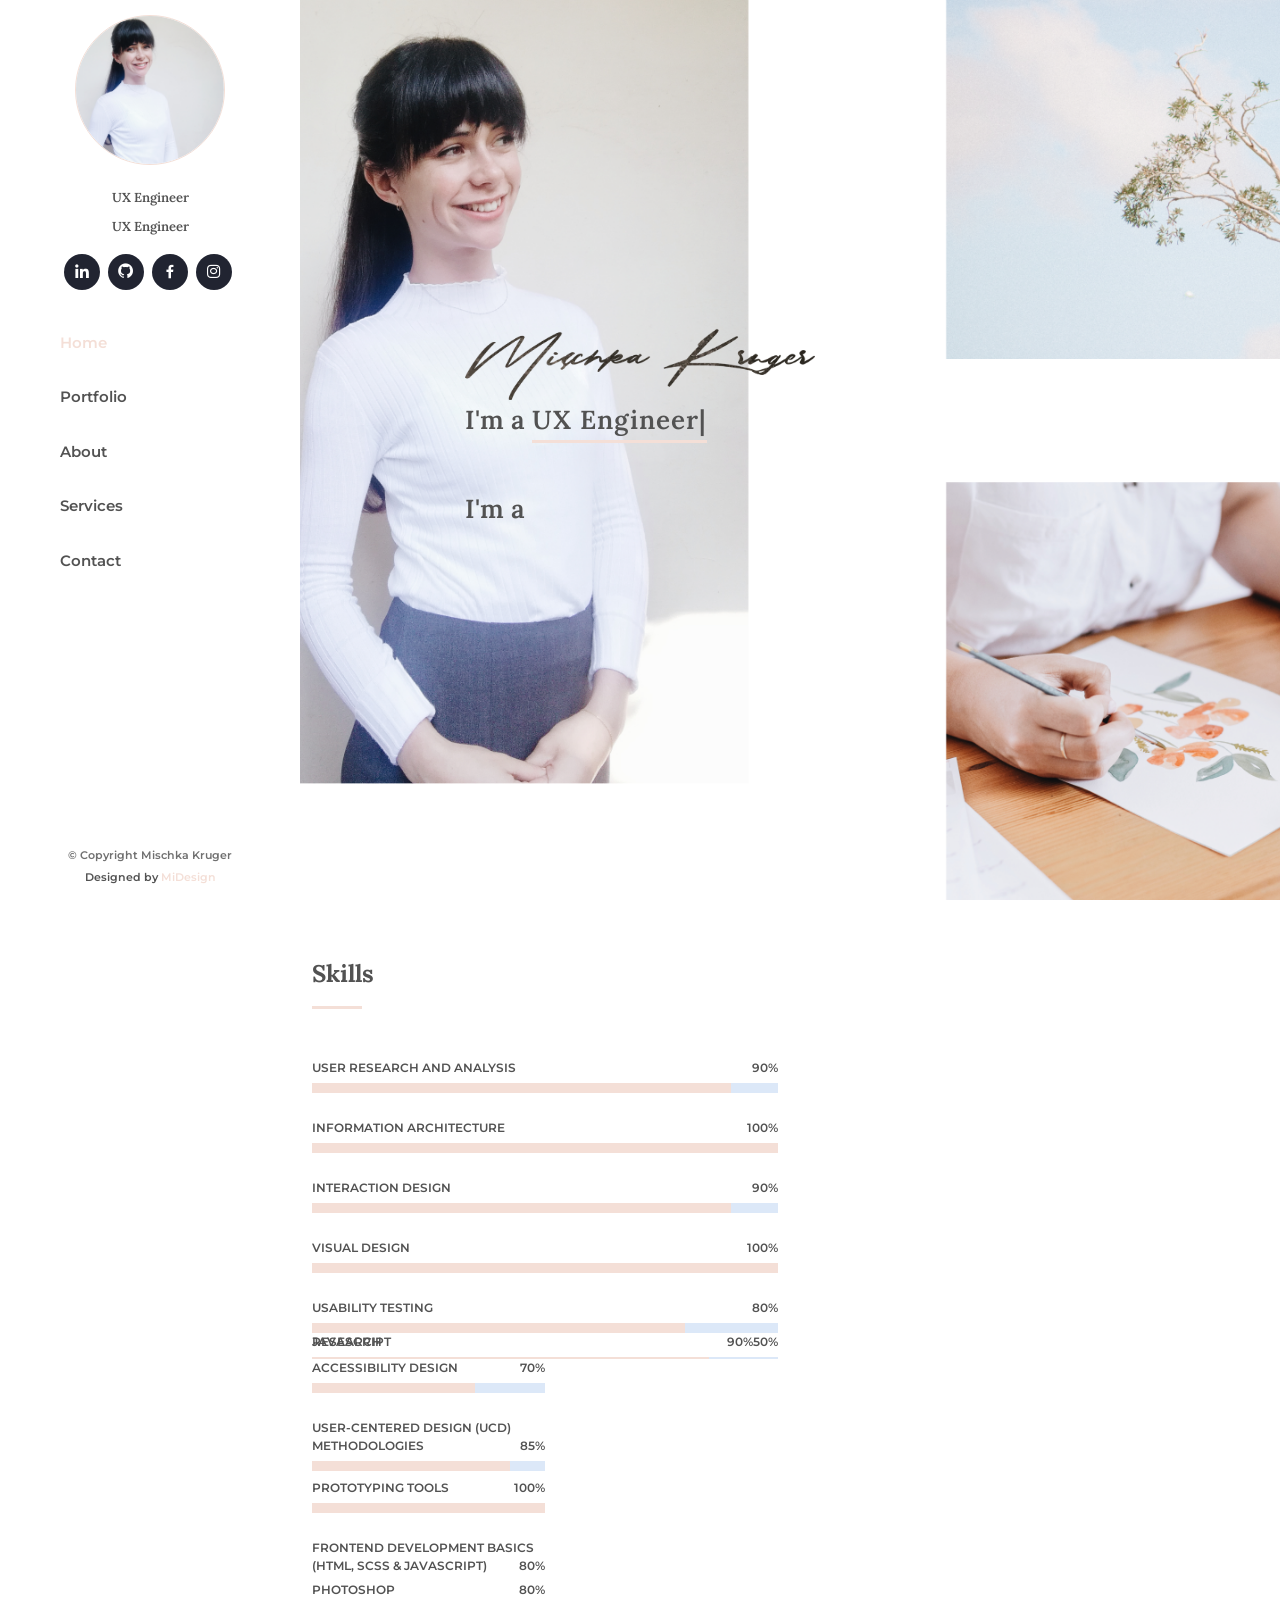
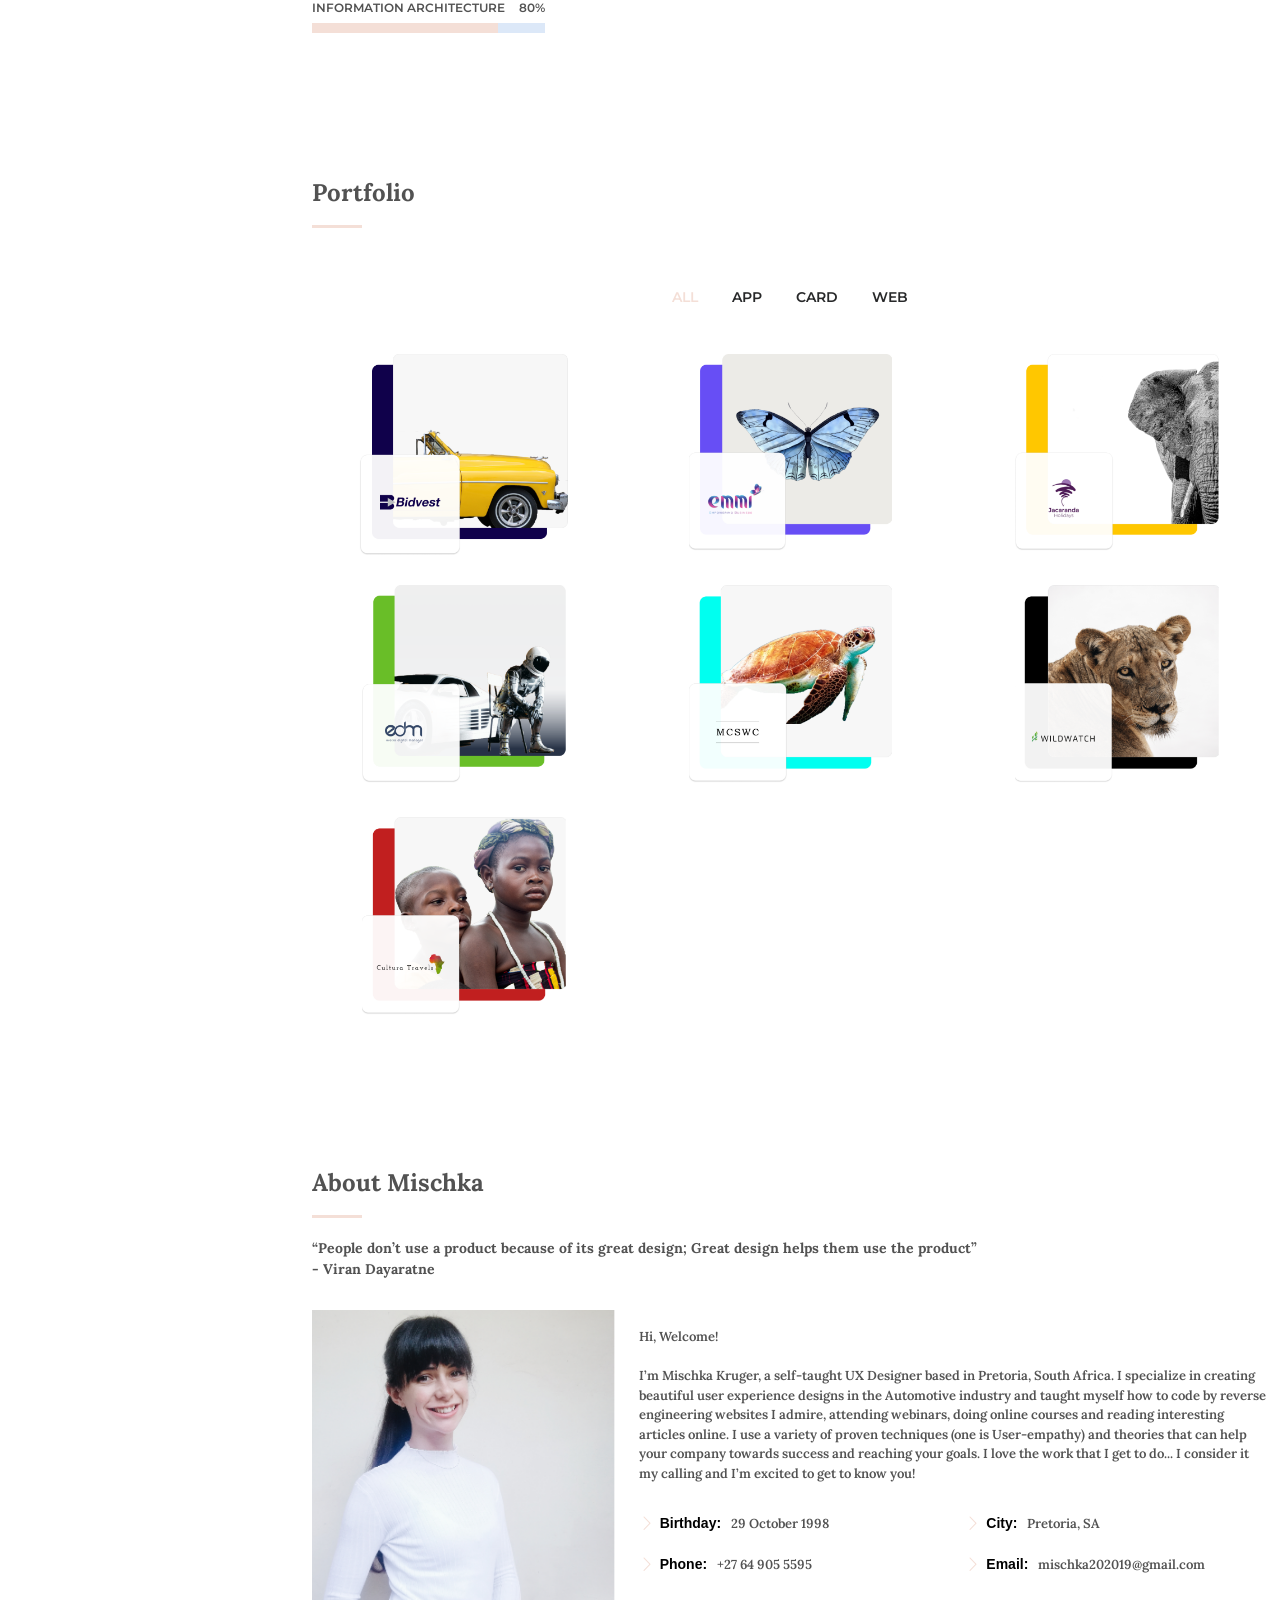
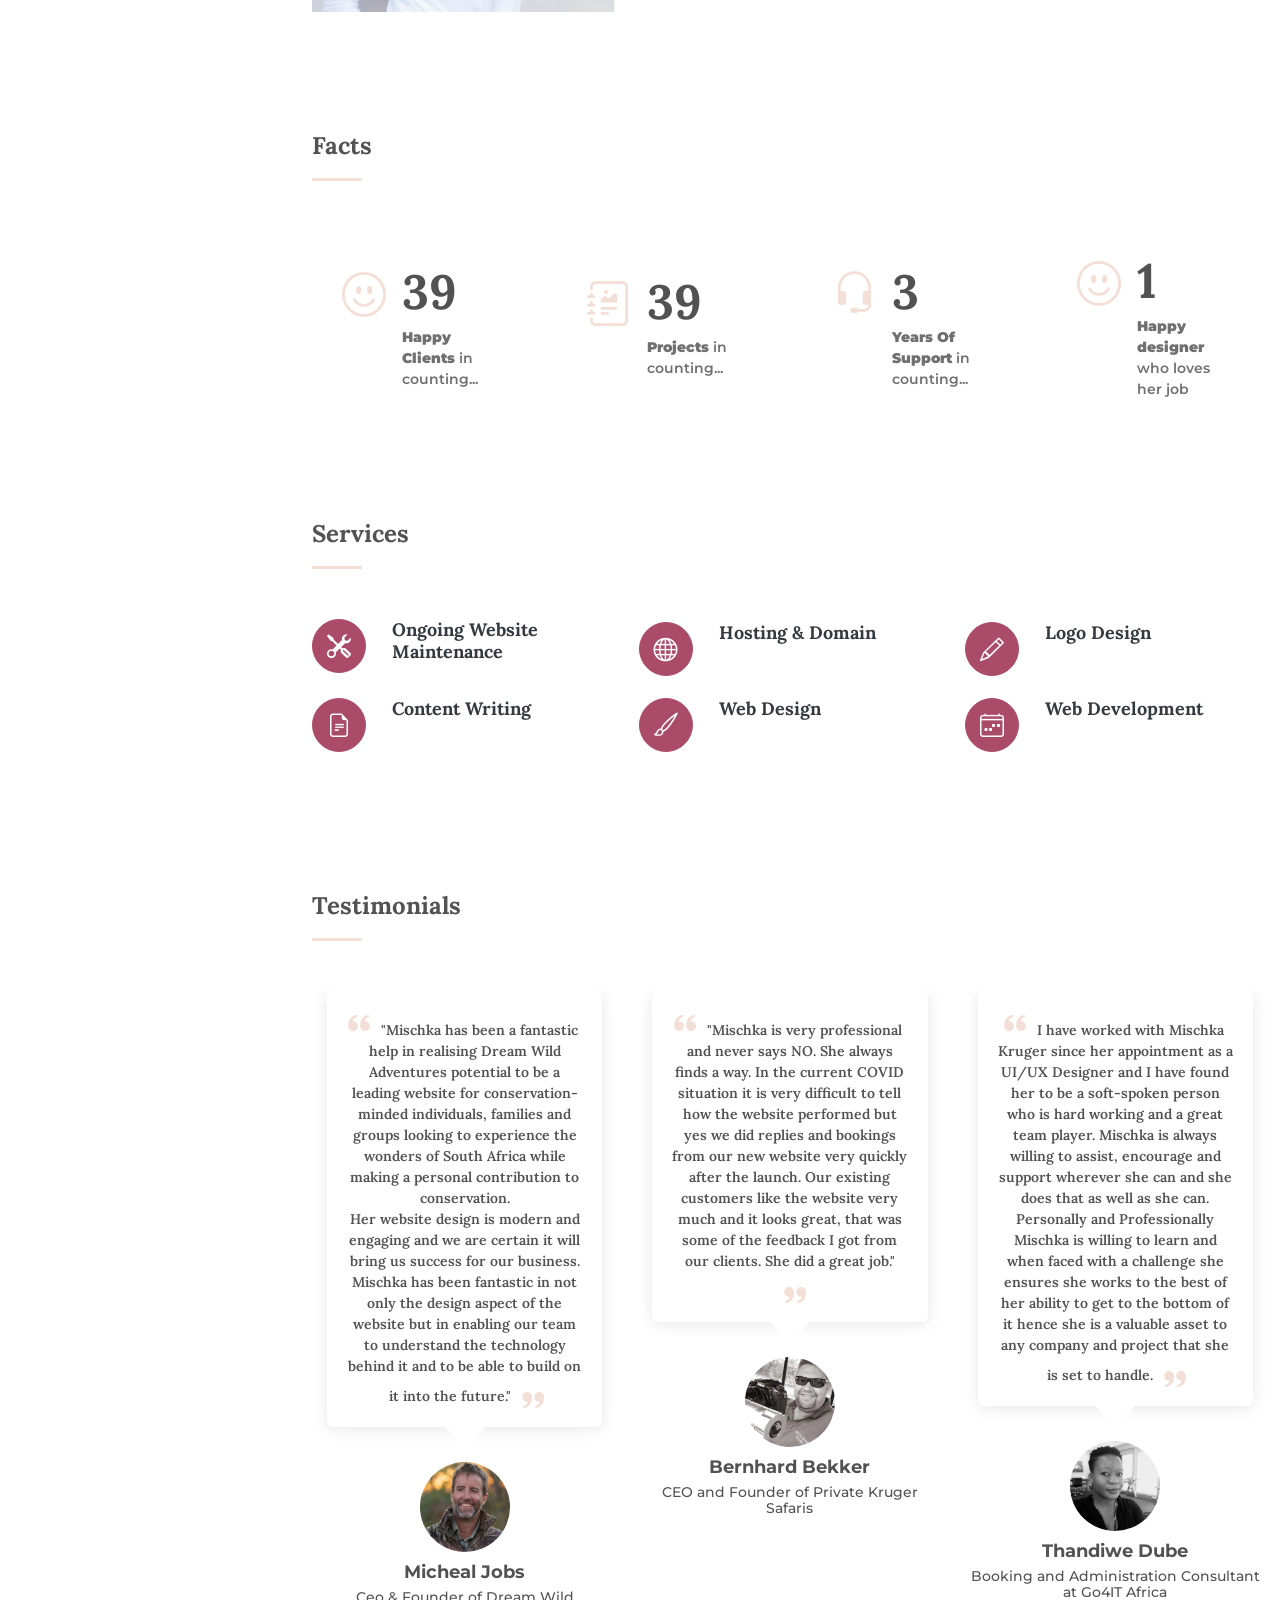
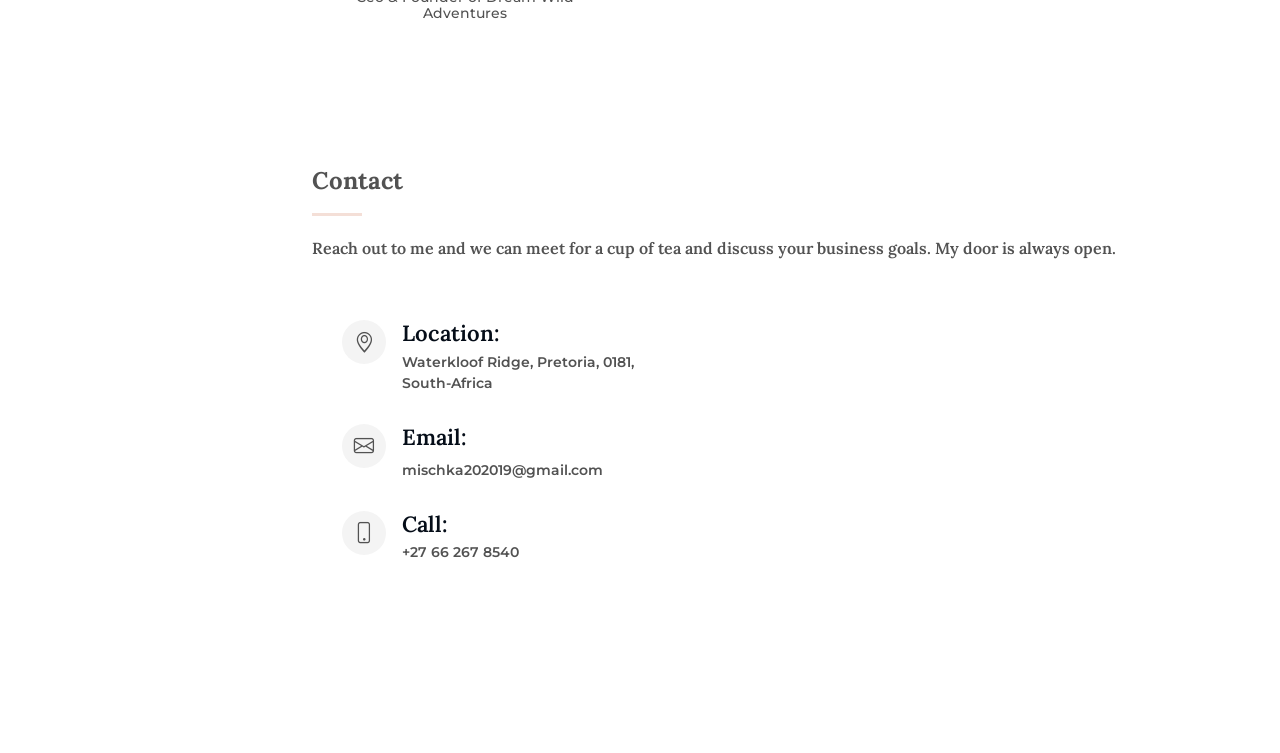
==== index.html @ 053bad08 "New Test" ====
<!DOCTYPE html>
<html lang="en">

<head>
  <meta charset="utf-8">
  <meta content="width=device-width, initial-scale=1.0" name="viewport">


  <title>Mischka Kruger - UX Engineer Portfolio</title>
  <title>Mischka Kruger - UX Design Portfolio</title>
  <meta content="" name="description">
  <meta content="" name="keywords">

  <!-- Favicons -->
  <link href="assets/img/favicon.png" rel="icon">
  <link href="assets/img/apple-touch-icon.png" rel="apple-touch-icon">

  <!-- Google Fonts -->
  <link href="https://fonts.googleapis.com/css?family=Open+Sans:300,300i,400,400i,600,600i,700,700i|Raleway:300,300i,400,400i,500,500i,600,600i,700,700i|Poppins:300,300i,400,400i,500,500i,600,600i,700,700i" rel="stylesheet">

  <!-- Vendor CSS Files -->
  <link href="assets/vendor/aos/aos.css" rel="stylesheet">
  <link href="assets/vendor/bootstrap/css/bootstrap.min.css" rel="stylesheet">
  <link href="assets/vendor/bootstrap-icons/bootstrap-icons.css" rel="stylesheet">
  <link href="assets/vendor/boxicons/css/boxicons.min.css" rel="stylesheet">
  <link href="assets/vendor/glightbox/css/glightbox.min.css" rel="stylesheet">
  <link href="assets/vendor/swiper/swiper-bundle.min.css" rel="stylesheet">
  <!-- Template Main CSS File -->
  <link href="assets/css/style.css" rel="stylesheet">
</head>

<body>

  <!-- ======= Mobile nav toggle button ======= -->
  <i class="bi bi-list mobile-nav-toggle d-xl-none"></i>

  <!-- ======= Header ======= -->
  <header id="header">
    <div class="d-flex flex-column">

      <div class="profile">
        <img src="assets/img/profile-img.png" alt=""  class="img-fluid rounded-circle">
        <h1 class="text-light"><a href="index.html">UX Engineer</a></h1>
        <h1 class="text-light"><a href="index.html">UX Engineer</a></h1>
        <div class="social-links mt-3 text-center">
          <a href="https://www.linkedin.com/in/%F0%9D%99%BC%F0%9D%9A%92%F0%9D%9A%9C%F0%9D%9A%8C%F0%9D%9A%91%F0%9D%9A%94%F0%9D%9A%8A-%F0%9D%99%BA%F0%9D%9A%9B%F0%9D%9A%9E%F0%9D%9A%90%F0%9D%9A%8E%F0%9D%9A%9B-25aab91a3/" target="blank" class="linkedin"><i class="bx bxl-linkedin"></i></a>
          <a href="https://github.com/Mischka-Design" target="blank" class="gitHub"><i class="bx bxl-github"></i></a>
          <a href="https://www.facebook.com/mischka.kruger.9/" target="blank" class="facebook"><i class="bx bxl-facebook"></i></a>
          <a href="https://www.instagram.com/mischka_kruger/" target="blank" class="instagram"><i class="bx bxl-instagram"></i></a>
        </div>
      </div>

      <nav id="navbar" class="nav-menu navbar">
        <ul>
          <li><a href="#hero" class="nav-link scrollto active"><span>Home</span></a></li>
          <li><a href="#portfolio" class="nav-link scrollto"> <span>Portfolio</span></a></li>
          <li><a href="#about" class="nav-link scrollto"> <span>About</span></a></li>
         <!--<li><a href="#resume" class="nav-link scrollto"> <span>Resume</span></a></li>--> 
          <li><a href="#services" class="nav-link scrollto"><span>Services</span></a></li>
          <li><a href="#contact" class="nav-link scrollto"><span>Contact</span></a></li>
        </ul>
      </nav><!-- .nav-menu -->
    </div>
  </header><!-- End Header -->

  <!-- ======= Hero Section ======= -->
  <section id="hero" class="d-flex flex-column justify-content-center align-items-center">
    <div class="hero-container" data-aos="fade-in">
      <img src="assets/img/logo-main.png" alt="Mischka Kruger" class="main-logo-img">
      <p>I'm a <span class="typed" data-typed-items="UX Engineer, Writer, Artist"></span></p>
      <p>I'm a <span class="typed" data-typed-items="UX Designer, Writer, Artist"></span></p>
    </div>
  </section><!-- End Hero -->

  <main id="main">

    
    <!-- ======= Skills Section ======= -->
    <section id="skills" class="skills section-bg">
      <div class="container">

        <div class="section-title">
          <h2>Skills</h2>
        </div>

        <div class="row skills-content">

          <div class="col-lg-6" data-aos="fade-up">

            <div class="progress">
              <span class="skill">User Research and Analysis <i class="val">90%</i></span>
              <div class="progress-bar-wrap">
                <div class="progress-bar" role="progressbar" aria-valuenow="90" aria-valuemin="0" aria-valuemax="100"></div>
              </div>
            </div>

            <div class="progress">
              <span class="skill">Information Architecture <i class="val">100%</i></span>
              <div class="progress-bar-wrap">
                <div class="progress-bar" role="progressbar" aria-valuenow="100" aria-valuemin="0" aria-valuemax="100"></div>
              </div>
            </div>

            <div class="progress">
              <span class="skill">Interaction Design <i class="val">90%</i></span>
              <div class="progress-bar-wrap">
                <div class="progress-bar" role="progressbar" aria-valuenow="90" aria-valuemin="0" aria-valuemax="100"></div>
              </div>
            </div>

            <div class="progress">
              <span class="skill">Visual Design<i class="val">100%</i></span>
              <div class="progress-bar-wrap">
                <div class="progress-bar" role="progressbar" aria-valuenow="100" aria-valuemin="0" aria-valuemax="100"></div>
              </div>
            </div>

            <div class="progress">
              <span class="skill">Usability Testing <i class="val">80%</i></span>
              <div class="progress-bar-wrap">
                <div class="progress-bar" role="progressbar" aria-valuenow="80" aria-valuemin="0" aria-valuemax="100"></div>
              <span class="skill">JavaScript <i class="val">50%</i></span>
              <div class="progress-bar-wrap">
                <div class="progress-bar" role="progressbar" aria-valuenow="50" aria-valuemin="0" aria-valuemax="100"></div>
              </div>
            </div>
            <div class="progress">
              <span class="skill">Research <i class="val">90%</i></span>
              <div class="progress-bar-wrap">
                <div class="progress-bar" role="progressbar" aria-valuenow="90" aria-valuemin="0" aria-valuemax="100"></div>
              </div>
            </div>

          </div>

          <div class="col-lg-6" data-aos="fade-up" data-aos-delay="100">

            <div class="progress">
              <span class="skill">Accessibility Design <i class="val">70%</i></span>
              <div class="progress-bar-wrap">
                <div class="progress-bar" role="progressbar" aria-valuenow="70" aria-valuemin="0" aria-valuemax="100"></div>
              </div>
            </div>

            <div class="progress">
              <span class="skill">User-Centered Design (UCD) Methodologies <i class="val">85%</i></span>
              <div class="progress-bar-wrap">
                <div class="progress-bar" role="progressbar" aria-valuenow="85" aria-valuemin="0" aria-valuemax="100"></div>
              </div>
            </div>

            <div class="progress">
              <span class="skill">Prototyping Tools <i class="val">100%</i></span>
              <div class="progress-bar-wrap">
                <div class="progress-bar" role="progressbar" aria-valuenow="100" aria-valuemin="0" aria-valuemax="100"></div>
              </div>
            </div>

            <div class="progress">
              <span class="skill">Frontend Development Basics (HTML, SCSS & Javascript)<i class="val">80%</i></span>
              <span class="skill">Photoshop <i class="val">80%</i></span>
              <div class="progress-bar-wrap">
                <div class="progress-bar" role="progressbar" aria-valuenow="80" aria-valuemin="0" aria-valuemax="100"></div>
              </div>
            </div>
            
            <div class="progress">
              <span class="skill">Information Architecture <i class="val">80%</i></span>
              <div class="progress-bar-wrap">
                <div class="progress-bar" role="progressbar" aria-valuenow="80" aria-valuemin="0" aria-valuemax="100"></div>
              </div>
            </div>

          </div>

        </div>

      </div>
    </section><!-- End Skills Section -->


        <!-- ======= Portfolio Section ======= -->
        <section id="portfolio" class="portfolio section-bg">
          <div class="container">
    
            <div class="section-title">
              <h2>Portfolio</h2>
            </div>
    
            <div class="row" data-aos="fade-up">
              <div class="col-lg-12 d-flex justify-content-center">
                <ul id="portfolio-flters">
                  <li data-filter="*" class="filter-active">All</li>
                  <li data-filter=".filter-app">App</li>
                  <li data-filter=".filter-card">Card</li>
                  <li data-filter=".filter-web">Web</li>
                </ul>
              </div>
            </div>
    
            <div class="row portfolio-container" data-aos="fade-up" data-aos-delay="100">
    
              <div class="col-lg-4 col-md-6 portfolio-item filter-app">
                <div class="portfolio-wrap">
                  <img src="assets/img/portfolio/portfolio-2.png" class="img-fluid" alt="">
                  <div class="portfolio-links">
                    <a href="assets/img/portfolio/portfolio-2.png" data-gallery="portfolioGallery" class="portfolio-lightbox" title="Bidvest Automotive App"><i class="bx bx-plus"></i></a>
                    <a href="portfolio-details.html" title="More Details"><i class="bx bx-link"></i></a>
                  </div>
                </div>
              </div>
    
              <div class="col-lg-4 col-md-6 portfolio-item filter-web">
                <div class="portfolio-wrap">
                  <img src="assets/img/portfolio/portfolio-4.png" class="img-fluid" alt="">
                  <div class="portfolio-links">
                    <a href="assets/img/portfolio/portfolio-4.png" data-gallery="portfolioGallery" class="portfolio-lightbox" title="Emmi - Console Platform"><i class="bx bx-plus"></i></a>
                    <a href="portfolio-details-four.html" title="More Details"><i class="bx bx-link"></i></a>
                  </div>
                </div>
              </div>
    
              <div class="col-lg-4 col-md-6 portfolio-item filter-web">
                <div class="portfolio-wrap">
                  <img src="assets/img/portfolio/portfolio-5.png" class="img-fluid" alt="">
                  <div class="portfolio-links">
                    <a href="assets/img/portfolio/portfolio-5.png" data-gallery="portfolioGallery" class="portfolio-lightbox" title="Jacaranda Holidays - Travel Booking Website"><i class="bx bx-plus"></i></a>
                    <a href="portfolio-details-three.html" title="More Details"><i class="bx bx-link"></i></a>
                  </div>
                </div>
              </div>
    
              <div class="col-lg-4 col-md-6 portfolio-item filter-app">
                <div class="portfolio-wrap">
                  <img src="assets/img/portfolio/portfolio-7.png" class="img-fluid" alt="">
                  <div class="portfolio-links">
                    <a href="assets/img/portfolio/portfolio-7.png" data-gallery="portfolioGallery" class="portfolio-lightbox" title="EDM - Elevating Dealer Operations Through PWAs"><i class="bx bx-plus"></i></a>
                    <a href="portfolio-details-two.html" title="More Details"><i class="bx bx-link"></i></a>
                  </div>
                </div>
              </div>
    
              <div class="col-lg-4 col-md-6 portfolio-item filter-app">
                <div class="portfolio-wrap">
                  <img src="assets/img/portfolio/portfolio-8.png" class="img-fluid" alt="">
                  <div class="portfolio-links">
                    <a href="assets/img/portfolio/portfolio-8.png" data-gallery="portfolioGallery" class="portfolio-lightbox" title="MCSWC - Marine Conservation App"><i class="bx bx-plus"></i></a>
                    <a href="portfolio-details.html" title="More Details"><i class="bx bx-link"></i></a>
                    <a href="assets/img/portfolio/portfolio-8.png" data-gallery="portfolioGallery" class="portfolio-lightbox" title="Open4Fun - Activity Booking Website"><i class="bx bx-plus"></i></a>
                    <a href="portfolio-details-six.html" title="More Details"><i class="bx bx-link"></i></a>
                  </div>
                </div>
              </div>
    
              <div class="col-lg-4 col-md-6 portfolio-item filter-web">
                <div class="portfolio-wrap">
                  <img src="assets/img/portfolio/portfolio-9.png" class="img-fluid" alt="">
                  <div class="portfolio-links">
                    <a href="assets/img/portfolio/portfolio-9.png" data-gallery="portfolioGallery" class="portfolio-lightbox" title="WildWatch - Wildlife Gaurdians App"><i class="bx bx-plus"></i></a>
                    <a href="portfolio-details-five.html" title="More Details"><i class="bx bx-link"></i></a>
                  </div>
                </div>
              </div>

              <div class="col-lg-4 col-md-6 portfolio-item filter-web">
                <div class="portfolio-wrap">
                  <img src="assets/img/portfolio/portfolio-10.png" class="img-fluid" alt="">
                  <div class="portfolio-links">
                    <a href="assets/img/portfolio/portfolio-10.png" data-gallery="portfolioGallery" class="portfolio-lightbox" title="Cultura Travels - Cultural Heritage Tours Website"><i class="bx bx-plus"></i></a>
                    <a href="assets/img/portfolio/portfolio-9.png" data-gallery="portfolioGallery" class="portfolio-lightbox" title="Bushbuckridge Minucipality"><i class="bx bx-plus"></i></a>
                    <a href="portfolio-details-five.html" title="More Details"><i class="bx bx-link"></i></a>
                  </div>
                </div>
              </div>
    
            </div>
    
          </div>
        </section><!-- End Portfolio Section -->

    <!-- ======= About Section ======= -->
    <section id="about" class="about">
      <div class="container">

        <div class="section-title">
          <h2>About Mischka</h2>
          <p class="quote">“People don’t use a product because of its great design; Great design helps them use the product”</br> - Viran Dayaratne</p>
        </div>

        <div class="row">
          <div class="col-lg-4" data-aos="fade-right">
            <img src="assets/img/profile-img.png" class="img-fluid" alt="">
          </div>
          <div class="col-lg-8 pt-4 pt-lg-0 content" data-aos="fade-left">
            <p class="about-p">
              Hi, Welcome! </br>
            </br>
            I’m Mischka Kruger, a self-taught UX Designer based in Pretoria, South Africa. I specialize in creating beautiful user experience designs in the Automotive industry and taught myself how to code by reverse engineering websites I admire, attending webinars, doing online courses and reading interesting articles online. I use a variety of proven techniques (one is User-empathy) and theories that can help your company towards success and reaching your goals. I love the work that I get to do... I consider it my calling and I’m excited to get to know you!
          </p>
            <div class="row">
              <div class="col-lg-6">
                <ul>
                  <li><i class="bi bi-chevron-right"></i> <strong>Birthday:</strong> <span>29 October 1998</span></li>
                  <li><i class="bi bi-chevron-right"></i> <strong>Phone:</strong> <span>+27 64 905 5595</span></li>
                </ul>
              </div>
              <div class="col-lg-6">
                <ul>
                  <li><i class="bi bi-chevron-right"></i> <strong>City:</strong> <span>Pretoria, SA</span></li>
                  <li><i class="bi bi-chevron-right"></i> <strong>Email:</strong> <span>mischka202019@gmail.com</span></li>
                </ul>
              </div>
            </div>
          </div>
        </div>

      </div>
    </section><!-- End About Section -->

    <!-- ======= Facts Section ======= -->
    <section id="facts" class="facts">
      <div class="container">

        <div class="section-title">
          <h2>Facts</h2>
         </div>

        <div class="row no-gutters">

          <div class="col-lg-3 col-md-6 d-md-flex align-items-md-stretch" data-aos="fade-up">
            <div class="count-box">
              <i class="bi bi-emoji-smile"></i>
              <span data-purecounter-start="0" data-purecounter-end="39" data-purecounter-duration="1" class="purecounter"></span>
              <p><strong>Happy Clients</strong> in counting...</p>
            </div>
          </div>

          <div class="col-lg-3 col-md-6 d-md-flex align-items-md-stretch" data-aos="fade-up" data-aos-delay="100">
            <div class="count-box">
              <i class="bi bi-journal-richtext"></i>
              <span data-purecounter-start="0" data-purecounter-end="39" data-purecounter-duration="1" class="purecounter"></span>
              <p><strong>Projects</strong> in counting...</p>
            </div>
          </div>

          <div class="col-lg-3 col-md-6 d-md-flex align-items-md-stretch" data-aos="fade-up" data-aos-delay="200">
            <div class="count-box">
              <i class="bi bi-headset"></i>
              <span data-purecounter-start="0" data-purecounter-end="3" data-purecounter-duration="1" class="purecounter"></span>
              <p><strong>Years Of Support</strong> in counting...</p>
            </div>
          </div>

          <div class="col-lg-3 col-md-6 d-md-flex align-items-md-stretch" data-aos="fade-up" data-aos-delay="300">
            <div class="count-box">
              <i class="bi bi-emoji-smile"></i>
              <span data-purecounter-start="0" data-purecounter-end="1" data-purecounter-duration="1" class="purecounter"></span>
              <p><strong>Happy designer</strong> who loves her job</p>
            </div>
          </div>

        </div>

      </div>
    </section><!-- End Facts Section -->

    <!-- ======= Resume Section ======= -->
    <!--<section id="resume" class="resume">
      <div class="container">

        <div class="section-title">
          <h2>Resume</h2>
          <p>Magnam dolores commo
            
            di suscipit. Necessitatibus eius consequatur ex aliquid fuga eum quidem. Sit sint consectetur velit. Quisquam quos quisquam cupiditate. Et nemo qui impedit suscipit alias ea. Quia fugiat sit in iste officiis commodi quidem hic quas.</p>
        </div>

        <div class="row">
          <div class="col-lg-6" data-aos="fade-up">
            <h3 class="resume-title">Sumary</h3>
            <div class="resume-item pb-0">
              <h4>Mischka Kruger</h4>
              <p><em>Innovative and deadline-driven UX Designer with 2+ years of experience designing and developing user-centered digital marketing material from initial concept to final, polished deliverable.</em></p>
              <ul>
                <li>97 Louis Str, Waterkloof Ridge, Pretoria, SA</li>
                <li>(+27) 66 267 8540</li>
                <li>mischka202019@gmail.com</li>
              </ul>
            </div>

            <h3 class="resume-title">Education</h3>
            <div class="resume-item">
              <h4>Master of Fine Arts &amp; Graphic Design</h4>
              <h5>2015 - 2016</h5>
              <p><em>Rochester Institute of Technology, Rochester, NY</em></p>
              <p>Qui deserunt veniam. Et sed aliquam labore tempore sed quisquam iusto autem sit. Ea vero voluptatum qui ut dignissimos deleniti nerada porti sand markend</p>
            </div>
            <div class="resume-item">
              <h4>Bachelor of Fine Arts &amp; Graphic Design</h4>
              <h5>2010 - 2014</h5>
              <p><em>Rochester Institute of Technology, Rochester, NY</em></p>
              <p>Quia nobis sequi est occaecati aut. Repudiandae et iusto quae reiciendis et quis Eius vel ratione eius unde vitae rerum voluptates asperiores voluptatem Earum molestiae consequatur neque etlon sader mart dila</p>
            </div>
          </div>
          <div class="col-lg-6" data-aos="fade-up" data-aos-delay="100">
            <h3 class="resume-title">Professional Experience</h3>
            <div class="resume-item">
              <h4>Senior graphic design specialist</h4>
              <h5>2019 - Present</h5>
              <p><em>Experion, New York, NY </em></p>
              <ul>
                <li>Lead in the design, development, and implementation of the graphic, layout, and production communication materials</li>
                <li>Delegate tasks to the 7 members of the design team and provide counsel on all aspects of the project. </li>
                <li>Supervise the assessment of all graphic materials in order to ensure quality and accuracy of the design</li>
                <li>Oversee the efficient use of production project budgets ranging from $2,000 - $25,000</li>
              </ul>
            </div>
            <div class="resume-item">
              <h4>Graphic design specialist</h4>
              <h5>2017 - 2018</h5>
              <p><em>Stepping Stone Advertising, New York, NY</em></p>
              <ul>
                <li>Developed numerous marketing programs (logos, brochures,infographics, presentations, and advertisements).</li>
                <li>Managed up to 5 projects or tasks at a given time while under pressure</li>
                <li>Recommended and consulted with clients on the most appropriate graphic design</li>
                <li>Created 4+ design presentations and proposals a month for clients and account managers</li>
              </ul>
            </div>
          </div>
        </div>

      </div>
    </section>
  <--End Resume Section-->



    <!-- ======= Services Section ======= -->
    <section id="services" class="services">
      <div class="container">

        <div class="section-title">
          <h2>Services</h2>
        </div>

        <div class="row">
          <div class="col-lg-4 col-md-6 icon-box" data-aos="fade-up">
            <div class="icon"><i class="bi bi-tools"></i></div>
            <h4 class="title"><a href="">Ongoing Website Maintenance</a></h4>
            <p class="description"></p>
          </div>
          <div class="col-lg-4 col-md-6 icon-box" data-aos="fade-up" data-aos-delay="100">
            <div class="icon"><i class="bi bi-globe"></i></div>
            <h4 class="title"><a href="">Hosting & Domain</a></h4>
            <p class="description"></p>
            </div>
          <div class="col-lg-4 col-md-6 icon-box" data-aos="fade-up" data-aos-delay="200">
            <div class="icon"><i class="bi bi-pencil"></i></div>
            <h4 class="title"><a href="">Logo Design</a></h4>
            <p class="description"></p>
          </div>
          <div class="col-lg-4 col-md-6 icon-box" data-aos="fade-up" data-aos-delay="300">
            <div class="icon"><i class="bi bi-file-earmark-text"></i></div>
            <h4 class="title"><a href="">Content Writing</a></h4>
            <p class="description"></p>
          </div>
          <div class="col-lg-4 col-md-6 icon-box" data-aos="fade-up" data-aos-delay="400">
            <div class="icon"><i class="bi bi-brush"></i></div>
            <h4 class="title"><a href="">Web Design</a></h4>
            <p class="description"></p>
          </div>
          <div class="col-lg-4 col-md-6 icon-box" data-aos="fade-up" data-aos-delay="500">
            <div class="icon"><i class="bi bi-calendar4-week"></i></div>
            <h4 class="title"><a href="">Web Development</a></h4>
            <p class="description"></p>
          </div>
        </div>

      </div>
    </section><!-- End Services Section -->

    <!-- ======= Testimonials Section ======= -->
    <section id="testimonials" class="testimonials section-bg">
      <div class="container">

        <div class="section-title">
          <h2>Testimonials</h2>
        </div>

        <div class="testimonials-slider swiper-container" data-aos="fade-up" data-aos-delay="100">
          <div class="swiper-wrapper">

            <div class="swiper-slide">
              <div class="testimonial-item" data-aos="fade-up">
                <p>
                  <i class="bx bxs-quote-alt-left quote-icon-left"></i>
                  "Mischka has been a fantastic help in realising Dream Wild Adventures potential to be a leading website for conservation-minded individuals, families and groups looking to experience the wonders of South Africa while making a personal contribution to conservation.
                </br>
                  Her website design is modern and engaging and we are certain it will bring us success for our business. Mischka has been fantastic in not only the design aspect of the website but in enabling our team to understand the technology behind it and to be able to build on it into the future."
                  <i class="bx bxs-quote-alt-right quote-icon-right"></i>
                </p>
                <img src="assets/img/testimonials/testimonials-2.jpg" class="testimonial-img" alt="">
                <h3>Micheal Jobs</h3>
                <h4>Ceo &amp; Founder of Dream Wild Adventures</h4>
              </div>
            </div><!-- End testimonial item -->

            <div class="swiper-slide">
              <div class="testimonial-item" data-aos="fade-up" data-aos-delay="100">
                <p>
                  <i class="bx bxs-quote-alt-left quote-icon-left"></i>
                  "Mischka is very professional and never says NO. She always finds a way.
In the current COVID situation it is very difficult to tell how the website performed but yes we did replies and bookings from our new website very quickly after the launch. Our existing customers like the website very much and it looks great, that was some of the feedback I got from our clients. She did a great job."
                  <i class="bx bxs-quote-alt-right quote-icon-right"></i>
                </p>
                <img src="assets/img/testimonials/testimonials-1.jpg" class="testimonial-img" alt="">
                <h3>Bernhard Bekker</h3>
                <h4>CEO and Founder of Private Kruger Safaris</h4>
              </div>
            </div><!-- End testimonial item -->

            <!--<div class="swiper-slide">
              <div class="testimonial-item" data-aos="fade-up" data-aos-delay="100">
                <p>
                  <i class="bx bxs-quote-alt-left quote-icon-left"></i>
                  Lorem ipsum dolor sit amet, consectetur adipiscing elit. Cras auctor, urna nec varius molestie, ex massa mattis arcu.
                  <i class="bx bxs-quote-alt-right quote-icon-right"></i>
                </p>
                <img src="assets/img/testimonials/testimonials-4.jpg" class="testimonial-img" alt="">
                <h3>James Elstob</h3>
                <h4>CEO and Founder of Go4IT Africa</h4>
              </div>
            </div>--><!-- End testimonial item -->

            <div class="swiper-slide">
              <div class="testimonial-item" data-aos="fade-up" data-aos-delay="100">
                <p>
                  <i class="bx bxs-quote-alt-left quote-icon-left"></i>
                  I have worked with Mischka Kruger since her appointment as a 	UI/UX Designer 	and I have found her 
to be a soft-spoken person who is hard working and a great team player. Mischka is always willing to 
assist, encourage and support wherever she can and she does that as well as she can. Personally and
Professionally Mischka is willing to learn and when faced with a challenge she ensures she works to 
the best of her ability to get to the bottom of it hence she is a valuable asset to any company and 
project that she is set to handle.
                  <i class="bx bxs-quote-alt-right quote-icon-right"></i>
                </p>
                <img src="assets/img/testimonials/testimonials-3.png" class="testimonial-img" alt="">
                <h3>Thandiwe Dube</h3>
                <h4>Booking and Administration Consultant at Go4IT Africa</h4>
              </div>
            </div><!-- End testimonial item -->

            <div class="swiper-slide">
              <div class="testimonial-item" data-aos="fade-up" data-aos-delay="100">
                <p>
                  <i class="bx bxs-quote-alt-left quote-icon-left"></i>
                  Mischka and I were colleagues at Go4ITAfrica, and I can attest that she is an exceptional individual to work with and have on one's team. Her trustworthy and loyal character, coupled with a strong work ethic, make her an asset to any organization. She consistently strives to provide the best possible outcomes for her clients and is highly skilled in UX/UI design, demonstrating remarkable creativity in her approach to projects. Without hesitation, I would recommend Mischka as an outstanding professional and an invaluable addition to any team. It was truly a blessing to work alongside such a remarkable individual.
                  <i class="bx bxs-quote-alt-right quote-icon-right"></i>
                </p>
                <img src="assets/img/testimonials/testimonials-6.jpeg" class="testimonial-img" alt="">
                <h3>Jeanne-Marie Rossouw</h3>
                <h4>Frontend Developer at Go4IT Africa</h4>
              </div>
            </div><!-- End testimonial item -->
      </div>
    </section><!-- End Testimonials Section -->

    <!-- ======= Contact Section ======= -->
    <section id="contact" class="contact">
      <div class="container">

        <div class="section-title">
          <h2>Contact</h2>
          <p>Reach out to me and we can meet for a cup of tea and discuss your business goals. My door is always open.</p>
        </div>

        <div class="row" data-aos="fade-in">

          <div class="col-lg-5 d-flex align-items-stretch">
            <div class="info">
              <div class="address">
                <i class="bi bi-geo-alt"></i>
                <h4>Location:</h4>
                <p>Waterkloof Ridge, Pretoria, 0181, South-Africa</p>
              </div>

              <div class="email">
                <i class="bi bi-envelope"></i>
                <h4>Email:</h4>
                <p>mischka202019@gmail.com</p>
              </div>

              <div class="phone">
                <i class="bi bi-phone"></i>
                <h4>Call:</h4>
                <p>+27 66 267 8540</p>
              </div>
            </div>

          </div>


        <!--  <div class="col-lg-7 mt-5 mt-lg-0 d-flex align-items-stretch">
            <form action="forms/contact.php" method="post" role="form" class="php-email-form">
              <div class="row">
                <div class="form-group col-md-6">
                  <label for="name">Your Name</label>
                  <input type="text" name="name" class="form-control" id="name" required>
                </div>
                <div class="form-group col-md-6">
                  <label for="name">Your Email</label>
                  <input type="email" class="form-control" name="email" id="email" required>
                </div>
              </div>
              <div class="form-group">
                <label for="name">Subject</label>
                <input type="text" class="form-control" name="subject" id="subject" required>
              </div>
              <div class="form-group">
                <label for="name">Message</label>
                <textarea class="form-control" name="message" rows="10" required></textarea>
              </div>
              <div class="my-3">
                <div class="loading">Loading</div>
                <div class="error-message"></div>
                <div class="sent-message">Your message has been sent. Thank you!</div>
              </div>
              <div class="text-center"><button type="submit">Send Message</button></div>
            </form>
          </div>

        </div>

      </div>
    </section>--><!-- End Contact Section -->

  </main><!-- End #main -->

  <!-- ======= Footer ======= -->
  <footer id="footer">
    <div class="container">
      <div class="copyright">
        &copy; Copyright Mischka Kruger
      </div>
      <div class="credits">
     Designed by <a href="#">MiDesign</a>
      </div>
    </div>
  </footer><!-- End  Footer -->

  <a href="#" class="back-to-top d-flex align-items-center justify-content-center"><i class="bi bi-arrow-up-short"></i></a>

  <!-- Vendor JS Files -->
  <script src="assets/vendor/aos/aos.js"></script>
  <script src="assets/vendor/bootstrap/js/bootstrap.bundle.min.js"></script>
  <script src="assets/vendor/glightbox/js/glightbox.min.js"></script>
  <script src="assets/vendor/isotope-layout/isotope.pkgd.min.js"></script>
  <script src="assets/vendor/php-email-form/validate.js"></script>
  <script src="assets/vendor/purecounter/purecounter.js"></script>
  <script src="assets/vendor/swiper/swiper-bundle.min.js"></script>
  <script src="assets/vendor/typed.js/typed.min.js"></script>
  <script src="assets/vendor/waypoints/noframework.waypoints.js"></script>

  <!-- Template Main JS File -->
  <script src="assets/js/main.js"></script>

</body>

</html>
---- assets/css/style.css ----
@import url("https://fonts.googleapis.com/css2?family=Montserrat&display=swap");
@import url("https://fonts.googleapis.com/css2?family=Lora&display=swap");

/*--------------------------------------------------------------
# General
--------------------------------------------------------------*/
body {
  font-family: "Montserrat", sans-serif;
  color: #222;
  font-weight: 600;
}

a {
  color: #f4dfd7;
  text-decoration: none;
}

a:hover {
  color: #f4dfd7;
  text-decoration: none;
}

h1,
h2,
h3,
h4,
h5,
h6 {
  font-family: "Lora", serif;
}

/*--------------------------------------------------------------
# Back to top button
--------------------------------------------------------------*/
.back-to-top {
  position: fixed;
  visibility: hidden;
  opacity: 0;
  right: 15px;
  bottom: 15px;
  z-index: 996;
  background: #f4dfd7;
  width: 40px;
  height: 40px;
  border-radius: 50px;
  transition: all 0.4s;
}

.back-to-top i {
  font-size: 28px;
  color: #fff;
  line-height: 0;
}

.back-to-top:hover {
  background: #ab4b6a;
  color: #fff;
}

.back-to-top.active {
  visibility: visible;
  opacity: 1;
}

/*--------------------------------------------------------------
# Header
--------------------------------------------------------------*/
#header {
  position: fixed;
  top: 0;
  left: 0;
  bottom: 0;
  width: 300px;
  transition: all ease-in-out 0.5s;
  z-index: 9997;
  transition: all 0.5s;
  padding: 0 15px;
  background: #fff;
  overflow-y: auto;
}

#header .profile img {
  margin: 15px auto;
  display: block;
  width: 150px;
  border: 1px solid #f4dfd7;
}

.about-p {
  font-size: 13px;
  font-family: "Lora", serif;
  color: #525252;
  text-align: left;
  margin-bottom: 30px;
}

.about .content ul strong {
  font-size: 14px;
  font-family: "Motserrat", sans-serif;
  color: #000;
}

.about .content ul span {
  font-size: 13px;
  font-family: "Lora", serif;
  color: #525252;
}

#header .profile h1 {
  font-size: 24px;
  margin: 0;
  padding: 0;
  font-weight: 600;
  -moz-text-align-last: center;
  text-align-last: center;
  font-family: "Cinzel", serif;
}

#header .profile h1 a,
#header .profile h1 a:hover {
  color: pink;
  text-decoration: none;
}

#header .profile .social-links a {
  font-size: 18px;
  display: inline-block;
  background: #212431;
  color: #fff;
  line-height: 1;
  padding: 8px 0;
  margin-right: 4px;
  border-radius: 50%;
  text-align: center;
  width: 36px;
  height: 36px;
  transition: 0.3s;
}

#header .profile .social-links a:hover {
  background: #ab4b6a;
  color: #fff;
  text-decoration: none;
}

#main {
  margin-left: 300px;
}

#main-emmi {
  margin-left: 300px;
}

@media (max-width: 1199px) {
  #header {
    left: -300px;
  }
  #main {
    margin-left: 0;
  }
  #main-emmi {
    margin-left: 0;
  }
}

/*--------------------------------------------------------------
# Navigation Menu
--------------------------------------------------------------*/
/* Desktop Navigation */
.nav-menu {
  padding: 30px 0 0 30px;
}

.nav-menu * {
  margin: 0;
  padding: 0;
  list-style: none;
}

.nav-menu > ul > li {
  position: relative;
  white-space: nowrap;
}

.nav-menu a,
.nav-menu a:focus {
  display: flex;
  align-items: center;
  color: #525252;
  padding: 12px 15px;
  margin-bottom: 8px;
  transition: 0.3s;
  font-size: 15px;
}

.nav-menu a i,
.nav-menu a:focus i {
  font-size: 24px;
  padding-right: 8px;
  color: #6f7180;
}

.nav-menu a:hover,
.nav-menu .active,
.nav-menu .active:focus,
.nav-menu li:hover > a {
  text-decoration: none;
  color: #f4dfd7;
}

.nav-menu a:hover i,
.nav-menu .active i,
.nav-menu .active:focus i,
.nav-menu li:hover > a i {
  color: #f4dfd7;
}

/* Mobile Navigation */
.mobile-nav-toggle {
  position: fixed;
  right: 15px;
  top: 15px;
  z-index: 9998;
  border: 0;
  font-size: 24px;
  transition: all 0.4s;
  outline: none !important;
  background-color: #f4dfd7;
  color: #fff;
  width: 40px;
  height: 40px;
  display: inline-flex;
  align-items: center;
  justify-content: center;
  line-height: 0;
  border-radius: 50px;
  cursor: pointer;
}

.mobile-nav-active {
  overflow: hidden;
}

.mobile-nav-active #header {
  left: 0;
}

/*--------------------------------------------------------------
# Hero Section
--------------------------------------------------------------*/
#hero {
  width: 100%;
  height: 100vh;
  background: url("../img/hero-bg.png") top center;
  background-size: cover;
}

#hero:before {
  content: "";
  position: absolute;
  bottom: 0;
  top: 0;
  left: 0;
  right: 0;
  z-index: 1;
}

.container .row {
  align-items: center;
}

#hero .hero-container {
  position: relative;
  z-index: 2;
  min-width: 300px;
}

#hero h1 {
  margin: 0 0 10px 0;
  font-size: 64px;
  font-weight: 700;
  line-height: 56px;
  color: #fff;
}
#header .profile h1 a {
  color: #525252 !important;
  font-size: 13px;
  font-family: "Lora", serif;
}

#hero p {
  color: #525252;
  margin-bottom: 50px;
  font-size: 26px;
  font-family: "Lora", serif;
}

#hero p span {
  color: #525252;
  font-family: "Lora", serif;
  padding-bottom: 4px;
  letter-spacing: 1px;
  border-bottom: 3px solid #f4dfd7;
}

@media (min-width: 1024px) {
  #hero {
    background-attachment: fixed;
  }
}
@media (max-width: 768px) {
  .case-study {
    flex-direction: column;
  }
}
@media (max-width: 768px) {
  #hero h1 {
    font-size: 28px;
    line-height: 36px;
  }
  #hero h2 {
    font-size: 18px;
    line-height: 24px;
    margin-bottom: 30px;
  }
  #hero {
    background: url(../img/hero-bg.jpg) top right;
  }
}

/*--------------------------------------------------------------
# Sections General
--------------------------------------------------------------*/
section {
  padding: 60px 0;
  overflow: hidden;
}

#main-emmi {
  background-color: #222;
}

.section-bg {
  background: #ffffff;
}

.section-title {
  padding-bottom: 30px;
}

.section-title h2 {
  font-size: 24px;
  font-weight: bold;
  margin-bottom: 20px;
  padding-bottom: 20px;
  font-family: "Lora", serif;
  position: relative;
  color: #525252;
}

.section-title h2::after {
  content: "";
  position: absolute;
  display: block;
  width: 50px;
  height: 3px;
  background: #f4dfd7;
  bottom: 0;
  left: 0;
}

.section-title p {
  margin-bottom: 0;
  font-family: "Lora", serif;
  color: #525252;
}

.dwa-goals {
  display: flex;
  flex-direction: row;
  justify-content: space-evenly;
}

.dwa-goals img {
  flex: 1;
  padding: 10px;
  width: 80%;
}

@media (max-width: 768px) {
  .dwa-goals {
    flex-direction: column;
  }
}

@media (max-width: 768px) {
  #hero {
    width: 100%;
    height: 100vh;
    background: url(../img/hero-bg-mobile.png) center !important;
    background-size: contain !important;
    background-repeat: no-repeat !important;
  }
}

.principles img {
  width: 100% !important;
}

clientRel img {
  width: 100%;
}

/*--------------------------------------------------------------
# About
--------------------------------------------------------------*/
.about .content h3 {
  font-weight: 700;
  font-size: 26px;
  color: #ab4b6a;
  margin: 15px 0px 15px 0px;
}

.about .content ul {
  list-style: none;
  padding: 0;
}

.about .content ul li {
  margin-bottom: 20px;
  display: flex;
  align-items: center;
}

.about .content ul strong {
  margin-right: 10px;
}

.about .content ul i {
  font-size: 16px;
  margin-right: 5px;
  color: #f4dfd7;
  line-height: 0;
}

.about .content p:last-child {
  margin-bottom: 0;
}

/*--------------------------------------------------------------
# Facts
--------------------------------------------------------------*/
.facts {
  padding-bottom: 30px;
}

.facts .count-box {
  padding: 30px;
  width: 100%;
}

.facts .count-box i {
  display: block;
  font-size: 44px;
  color: #f4dfd7;
  float: left;
  line-height: 0;
}

.facts .count-box span {
  font-size: 48px;
  line-height: 40px;
  display: block;
  font-weight: 700;
  color: #525252;
  margin-left: 60px;
  font-family: "Lora", serif;
}

.facts .count-box p {
  padding: 15px 0 0 0;
  margin: 0 0 0 60px;
  font-family: "Montserrat", sans-serif;
  font-size: 14px;
  color: #707070;
}

.facts .count-box a {
  font-weight: 600;
  display: block;
  margin-top: 20px;
  color: #f4dfd7;
  font-size: 15px;
  font-family: "Poppins", sans-serif;
  transition: ease-in-out 0.3s;
}

.facts .count-box a:hover {
  color: #ab4b6a;
}

/*--------------------------------------------------------------
# Akills
--------------------------------------------------------------*/
.skills .progress {
  height: 60px;
  display: block;
  background: none;
  border-radius: 0;
}

.skills .progress .skill {
  padding: 0;
  margin: 0 0 6px 0;
  text-transform: uppercase;
  display: block;
  font-weight: 600;
  font-family: "Montserrat", sans-serif;
  color: #525252;
}

.skills .progress .skill .val {
  float: right;
  font-style: normal;
}

.skills .progress-bar-wrap {
  background: #dce8f8;
  height: 10px;
}

.skills .progress-bar {
  width: 1px;
  height: 10px;
  transition: 0.9s;
  background-color: #f4dfd7;
}

.quote {
  font-size: 14px;
  font-family: "Montserrat", sans-serif;
  color: #000;
  font-weight: bold;
}

/*--------------------------------------------------------------
# Resume
--------------------------------------------------------------*/
.resume .resume-title {
  font-size: 26px;
  font-weight: 700;
  margin-top: 20px;
  margin-bottom: 20px;
  color: #050d18;
}

.resume .resume-item {
  padding: 0 0 20px 20px;
  margin-top: -2px;
  border-left: 2px solid #ab4b6a;
  position: relative;
}

.resume .resume-item h4 {
  line-height: 18px;
  font-size: 18px;
  font-weight: 600;
  text-transform: uppercase;
  font-family: "Poppins", sans-serif;
  color: #050d18;
  margin-bottom: 10px;
}

.resume .resume-item h5 {
  font-size: 16px;
  background: #e4edf9;
  padding: 5px 15px;
  display: inline-block;
  font-weight: 600;
  margin-bottom: 10px;
}

.resume .resume-item ul {
  padding-left: 20px;
}

.resume .resume-item ul li {
  padding-bottom: 10px;
}

.resume .resume-item:last-child {
  padding-bottom: 0;
}

.resume .resume-item::before {
  content: "";
  position: absolute;
  width: 16px;
  height: 16px;
  border-radius: 50px;
  left: -9px;
  top: 0;
  background: #fff;
  border: 2px solid #ab4b6a;
}

/*--------------------------------------------------------------
# Portfolio
--------------------------------------------------------------*/
.portfolio .portfolio-item {
  margin-bottom: 30px;
}

.portfolio #portfolio-flters {
  padding: 0;
  margin: 0 auto 35px auto;
  list-style: none;
  text-align: center;
  background: #fff;
  border-radius: 50px;
  padding: 2px 15px;
}

.portfolio #portfolio-flters li {
  cursor: pointer;
  display: inline-block;
  padding: 10px 15px 8px 15px;
  font-size: 14px;
  font-weight: 600;
  line-height: 1;
  text-transform: uppercase;
  color: #272829;
  margin-bottom: 5px;
  transition: all 0.3s ease-in-out;
}

.portfolio #portfolio-flters li:hover,
.portfolio #portfolio-flters li.filter-active {
  color: #f4dfd7;
}

.portfolio #portfolio-flters li:last-child {
  margin-right: 0;
}

.portfolio .portfolio-wrap {
  transition: 0.3s;
  position: relative;
  overflow: hidden;
  z-index: 1;
}

.portfolio .portfolio-wrap::before {
  content: "";
  background: rgba(255, 255, 255, 0.5);
  position: absolute;
  left: 0;
  right: 0;
  top: 0;
  bottom: 0;
  transition: all ease-in-out 0.3s;
  z-index: 2;
  opacity: 0;
}

.portfolio .portfolio-wrap .portfolio-links {
  opacity: 1;
  left: 0;
  right: 0;
  bottom: -60px;
  z-index: 3;
  position: absolute;
  transition: all ease-in-out 0.3s;
  display: flex;
  justify-content: center;
}

.portfolio .portfolio-wrap .portfolio-links a {
  color: #525252;
  font-size: 28px;
  text-align: center;
  background: #f4dfd7;
  transition: 0.3s;
  width: 50%;
}

.portfolio .portfolio-wrap .portfolio-links a:hover {
  background: #f4dfd7;
}

.portfolio .portfolio-wrap .portfolio-links a + a {
  border-left: 1px solid #f4dfd7;
}

.portfolio .portfolio-wrap:hover::before {
  top: 0;
  left: 0;
  right: 0;
  bottom: 0;
  opacity: 1;
}

.portfolio .portfolio-wrap:hover .portfolio-links {
  opacity: 1;
  bottom: 0;
}

/*--------------------------------------------------------------
# Portfolio Details
--------------------------------------------------------------*/
.portfolio-details {
  padding-top: 40px;
}

.portfolio-details .portfolio-details-slider img {
  width: 100%;
}

.portfolio-details .portfolio-details-slider .swiper-pagination {
  margin-top: 20px;
  position: relative;
}

.portfolio-details
  .portfolio-details-slider
  .swiper-pagination
  .swiper-pagination-bullet {
  width: 12px;
  height: 12px;
  background-color: #fff;
  opacity: 1;
  border: 1px solid #ab4b6a;
}

.portfolio-details
  .portfolio-details-slider
  .swiper-pagination
  .swiper-pagination-bullet-active {
  background-color: #ab4b6a;
}

.portfolio-details .portfolio-info {
  padding: 30px;
  box-shadow: 0px 0 30px rgba(5, 13, 24, 0.08);
}

.portfolio-details .portfolio-info h3 {
  font-size: 22px;
  font-weight: 700;
  margin-bottom: 20px;
  padding-bottom: 20px;
  border-bottom: 1px solid #eee;
}

.portfolio-details .portfolio-info ul {
  list-style: none;
  padding: 0;
  font-size: 15px;
}

.portfolio-details .portfolio-info ul li + li {
  margin-top: 10px;
}

.portfolio-details .portfolio-description {
  padding-top: 30px;
  padding-left: 15px;
}

.portfolio-details .portfolio-description h2 {
  font-size: 24px;
  margin-bottom: 20px;
  text-decoration: underline;
  text-decoration-color: #ab4b6a;
}

.portfolio-details .portfolio-description p {
  padding: 15px;
}

/*New Details Section*/

.case-study {
  display: flex;
  margin: 60px 30px;
  align-items: center;
}
.case-study-details {
  margin: 15px;
  padding: 15px;
  flex: 1;
}

@media (max-width: 768px) {
  .case-study-details img {
    width: 100% !important;
    padding: 15px;
  }
}

.case-image {
  text-align: center;
}

.swiper- {
  margin: 30px;
}

@media (max-width: 768px) {
  .swiper- {
    margin: 5px !important;
  }
}

.swiper- img {
  width: 100%;
}

.glightbox-clean .gslide-title {
  font-size: 16px;
  font-weight: normal;
  font-family: "Lora", serif;
  color: #525252;
  margin-bottom: 19px;
  line-height: 1.4em;
}

.case-image img {
  width: 80%;
  padding: 15px;
}

@media (max-width: 768px) {
  .case-image img {
    width: 100% !important;
  }
}

#main-emmi .breadcrumbs {
  background: #222 !important;
}

#main-emmi .breadcrumbs h2 {
  color: #fff !important;
}

#main-emmi .breadcrumbs ol li {
  color: #fff;
}

#main-emmi {
  color: #fff !important;
}

.breadcrumbs {
  background: #fff !important;
}

.breadcrumbs h2 {
  font-size: 24px;
  font-family: "Lora", serif;
  color: #001f56;
  margin: 15px 60px;
}

.project-sub {
  margin: 0px 60px;
  font-size: 20px !important;
}

.case-study-details h2 {
  margin: 0 0 30px 15px;
  font-size: 20px !important;
}

@media (max-width: 768px) {
  .case-study-details {
    margin: 0px !important;
    padding: 0px !important;
  }
}

@media (max-width: 768px) {
  .breadcrumbs h2 {
    margin: 15px !important;
  }
  .project-sub {
    margin: 15px !important;
  }
}

.case-study-details p {
  margin: 0 0 0px 15px;
  font-size: 18px;
  font-family: "Lora", serif;
  font-weight: normal;
}

/*--------------------------------------------------------------
# Services
--------------------------------------------------------------*/
.services .icon-box {
  margin-bottom: 20px;
}

.services .icon {
  float: left;
  display: flex;
  align-items: center;
  justify-content: center;
  width: 54px;
  height: 54px;
  background: #ab4b6a;
  border-radius: 50%;
  transition: 0.5s;
  border: 1px solid #ab4b6a;
}

.services .icon i {
  color: #fff;
  font-size: 24px;
  line-height: 0;
}

.services .icon-box:hover .icon {
  background: #fff;
}

.services .icon-box:hover .icon i {
  color: #ab4b6a;
}

.services .title {
  margin-left: 80px;
  font-weight: 700;
  margin-bottom: 15px;
  font-size: 18px;
}

.services .title a {
  color: #343a40;
}

.services .title a:hover {
  color: #ab4b6a;
}

.services .description {
  margin-left: 80px;
  line-height: 24px;
  font-size: 14px;
}

/*--------------------------------------------------------------
# Testimonials
--------------------------------------------------------------*/
.testimonials .testimonial-item {
  box-sizing: content-box;
  text-align: center;
  min-height: 320px;
}

.testimonials .testimonial-item .testimonial-img {
  width: 90px;
  border-radius: 50%;
  margin: 0 auto;
}

.testimonials .testimonial-item h3 {
  font-size: 18px;
  font-weight: bold;
  margin: 10px 0 5px 0;
  color: #525252;
  font-family: "Montserrat", sans-serif;
}

.testimonials .testimonial-item h4 {
  font-size: 14px;
  color: #525252;
  font-family: "Montserrat", sans-serif;
  margin: 0;
}

.testimonials .testimonial-item .quote-icon-left,
.testimonials .testimonial-item .quote-icon-right {
  color: #f4dfd7;
  font-size: 26px;
}

.testimonials .testimonial-item .quote-icon-left {
  display: inline-block;
  left: -5px;
  position: relative;
}

.testimonials .testimonial-item .quote-icon-right {
  display: inline-block;
  right: -5px;
  position: relative;
  top: 10px;
}

.testimonials .testimonial-item p {
  font-family: "Lora", serif;
  color: #525252;
  font-size: 14px;
  margin: 0 15px 15px 15px;
  padding: 20px;
  background: #fff;
  position: relative;
  margin-bottom: 35px;
  border-radius: 6px;
  box-shadow: 0px 2px 15px rgba(0, 0, 0, 0.1);
}

.testimonials .testimonial-item p::after {
  content: "";
  width: 0;
  height: 0;
  border-top: 20px solid #fff;
  border-right: 20px solid transparent;
  border-left: 20px solid transparent;
  position: absolute;
  bottom: -20px;
  left: calc(50% - 20px);
}

.testimonials .swiper-pagination {
  margin-top: 20px;
  position: relative;
}

.testimonials .swiper-pagination .swiper-pagination-bullet {
  width: 12px;
  height: 12px;
  background-color: #fff;
  opacity: 1;
  border: 1px solid #ab4b6a;
}

.testimonials .swiper-pagination .swiper-pagination-bullet-active {
  background-color: #ab4b6a;
}

/*--------------------------------------------------------------
# Contact
--------------------------------------------------------------*/
.contact {
  padding-bottom: 130px;
}

.contact .info {
  padding: 30px;
  width: 100%;
}

.contact .info i {
  font-size: 20px;
  color: #525252;
  float: left;
  width: 44px;
  height: 44px;
  background: #f4f4f4;
  display: flex;
  justify-content: center;
  align-items: center;
  border-radius: 50px;
  transition: all 0.3s ease-in-out;
}

.contact .info h4 {
  padding: 0 0 0 60px;
  font-size: 22px;
  font-weight: 600;
  margin-bottom: 5px;
  color: #050d18;
}

.contact .info p {
  padding: 0 0 10px 60px;
  margin-bottom: 20px;
  font-size: 14px;
  color: #525252;
  font-family: "Montserrat", sans-serif;
}

.contact .info .email p {
  padding-top: 5px;
}

.contact .info .social-links {
  padding-left: 60px;
}

.contact .info .social-links a {
  font-size: 18px;
  display: inline-block;
  background: #333;
  color: #fff;
  line-height: 1;
  padding: 8px 0;
  border-radius: 50%;
  text-align: center;
  width: 36px;
  height: 36px;
  transition: 0.3s;
  margin-right: 10px;
}

.contact .info .social-links a:hover {
  background: #f4dfd7;
  color: #fff;
}
main-logo .contact .info .email:hover i,
.contact .info .address:hover i,
.contact .info .phone:hover i {
  background: #f4dfd7;
  color: #fff;
}

.main-logo-img {
  max-width: 350px;
}

.contact .php-email-form {
  width: 100%;
  padding: 30px;
  background: #fff;
  box-shadow: 0 0 24px 0 rgba(0, 0, 0, 0.12);
}

.contact .php-email-form .form-group {
  padding-bottom: 8px;
}

.contact .php-email-form .validate {
  display: none;
  color: red;
  margin: 0 0 15px 0;
  font-weight: 400;
  font-size: 13px;
}

.contact .php-email-form .error-message {
  display: none;
  color: #fff;
  background: #ed3c0d;
  text-align: left;
  padding: 15px;
  font-weight: 600;
}

.contact .php-email-form .error-message br + br {
  margin-top: 25px;
}

.contact .php-email-form .sent-message {
  display: none;
  color: #fff;
  background: #18d26e;
  text-align: center;
  padding: 15px;
  font-weight: 600;
}

.contact .php-email-form .loading {
  display: none;
  background: #fff;
  text-align: center;
  padding: 15px;
}

.contact .php-email-form .loading:before {
  content: "";
  display: inline-block;
  border-radius: 50%;
  width: 24px;
  height: 24px;
  margin: 0 10px -6px 0;
  border: 3px solid #18d26e;
  border-top-color: #eee;
  -webkit-animation: animate-loading 1s linear infinite;
  animation: animate-loading 1s linear infinite;
}

.contact .php-email-form .form-group {
  margin-bottom: 15px;
}

.contact .php-email-form label {
  padding-bottom: 8px;
}

.contact .php-email-form input,
.contact .php-email-form textarea {
  border-radius: 0;
  box-shadow: none;
  font-size: 14px;
}

.contact .php-email-form input {
  height: 44px;
}

.contact .php-email-form textarea {
  padding: 10px 15px;
}

.contact .php-email-form button[type="submit"] {
  background: #ab4b6a;
  border: 0;
  padding: 10px 24px;
  color: #fff;
  transition: 0.4s;
  border-radius: 4px;
}

.contact .php-email-form button[type="submit"]:hover {
  background: #ab4b6a;
}

@-webkit-keyframes animate-loading {
  0% {
    transform: rotate(0deg);
  }
  100% {
    transform: rotate(360deg);
  }
}

@keyframes animate-loading {
  0% {
    transform: rotate(0deg);
  }
  100% {
    transform: rotate(360deg);
  }
}

/*--------------------------------------------------------------
# Breadcrumbs
--------------------------------------------------------------*/
.breadcrumbs {
  padding: 20px 0;
  background: #f9f9f9;
}

.breadcrumbs h2 {
  font-size: 24px;
}

.breadcrumbs ol {
  display: flex;
  flex-wrap: wrap;
  list-style: none;
  padding: 0;
  margin: 30px 0;
  font-size: 11px;
}

.breadcrumbs ol li + li {
  padding-left: 10px;
}

.breadcrumbs ol li + li::before {
  display: inline-block;
  padding-right: 10px;
  color: #ab4b6a;
  content: "/";
}

@media (max-width: 768px) {
  .main-logo-img {
    max-width: 300px !important;
  }
}

@media (max-width: 768px) {
  .breadcrumbs .d-flex {
    display: block !important;
  }
  .breadcrumbs ol {
    display: block;
  }
  .breadcrumbs ol li {
    display: inline-block;
  }
}

.mood-board {
  width: 50% !important;
}

@media (max-width: 768px) {
  .mood-board {
    width: 100%;
  }
}

/*--------------------------------------------------------------
# Footer
--------------------------------------------------------------*/
#footer {
  padding: 15px;
  color: #707070;
  font-size: 14px;
  position: fixed;
  left: 0;
  bottom: 0;
  width: 300px;
  z-index: 9999;
  background: #fff;
}

#footer .copyright {
  text-align: center;
  font-size: 11px;
  color: #707070;
}

#footer .credits {
  padding-top: 5px;
  text-align: center;
  font-size: 11px;
  color: #525252;
}

@media (max-width: 1199px) {
  #footer {
    position: static;
    width: auto;
    padding-right: 20px 15px;
  }
}
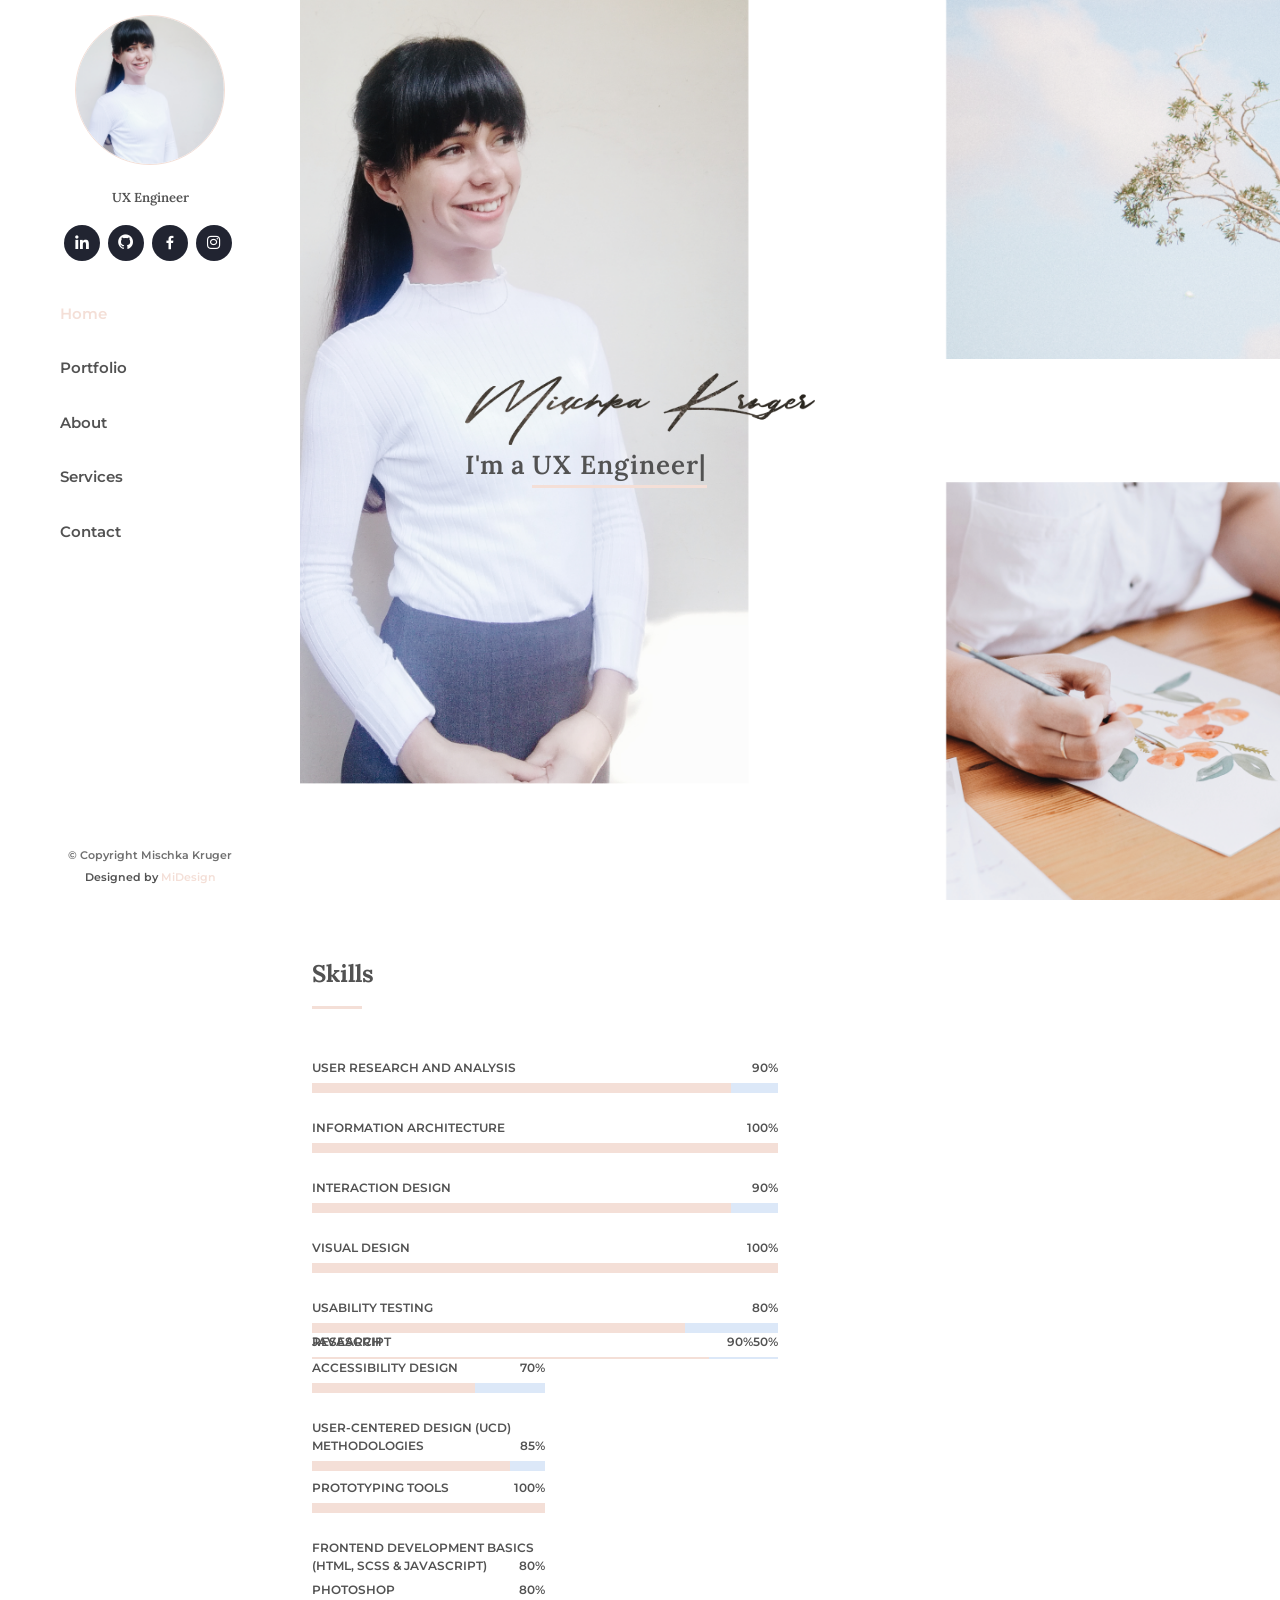
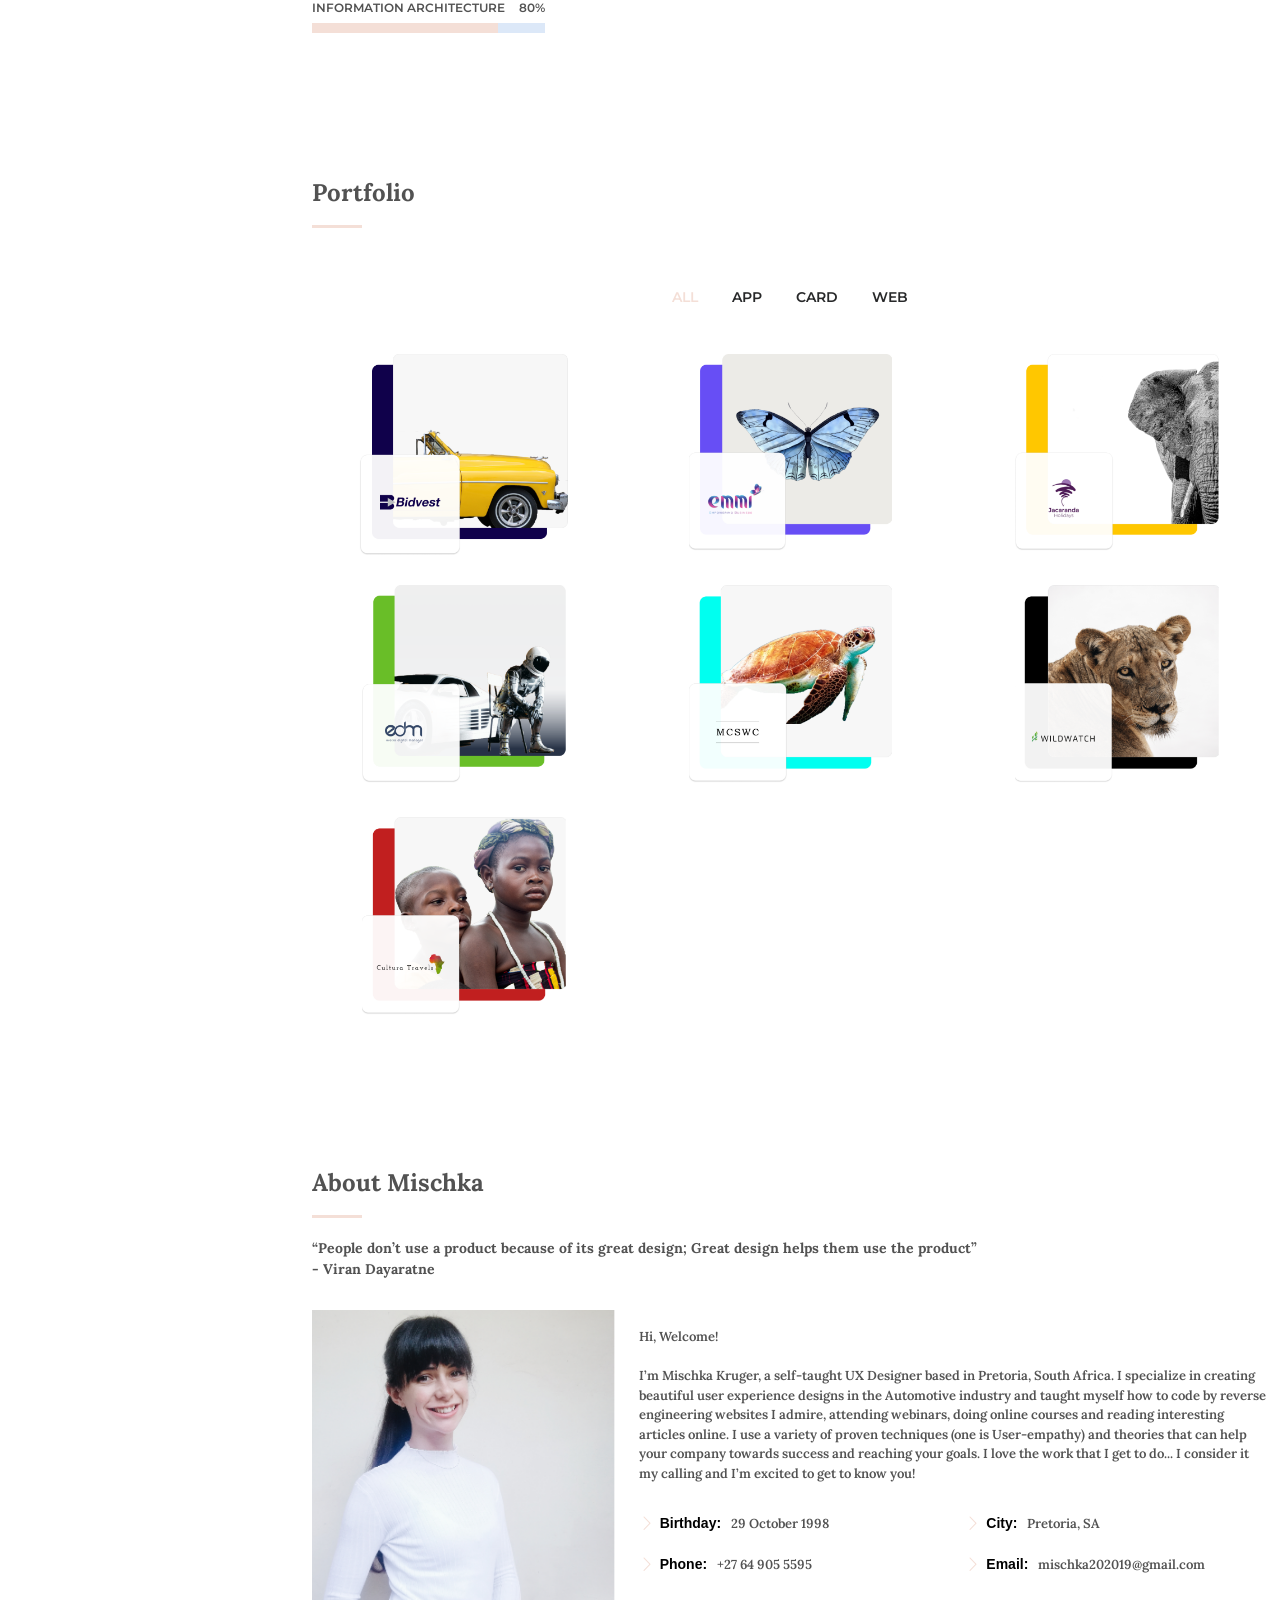
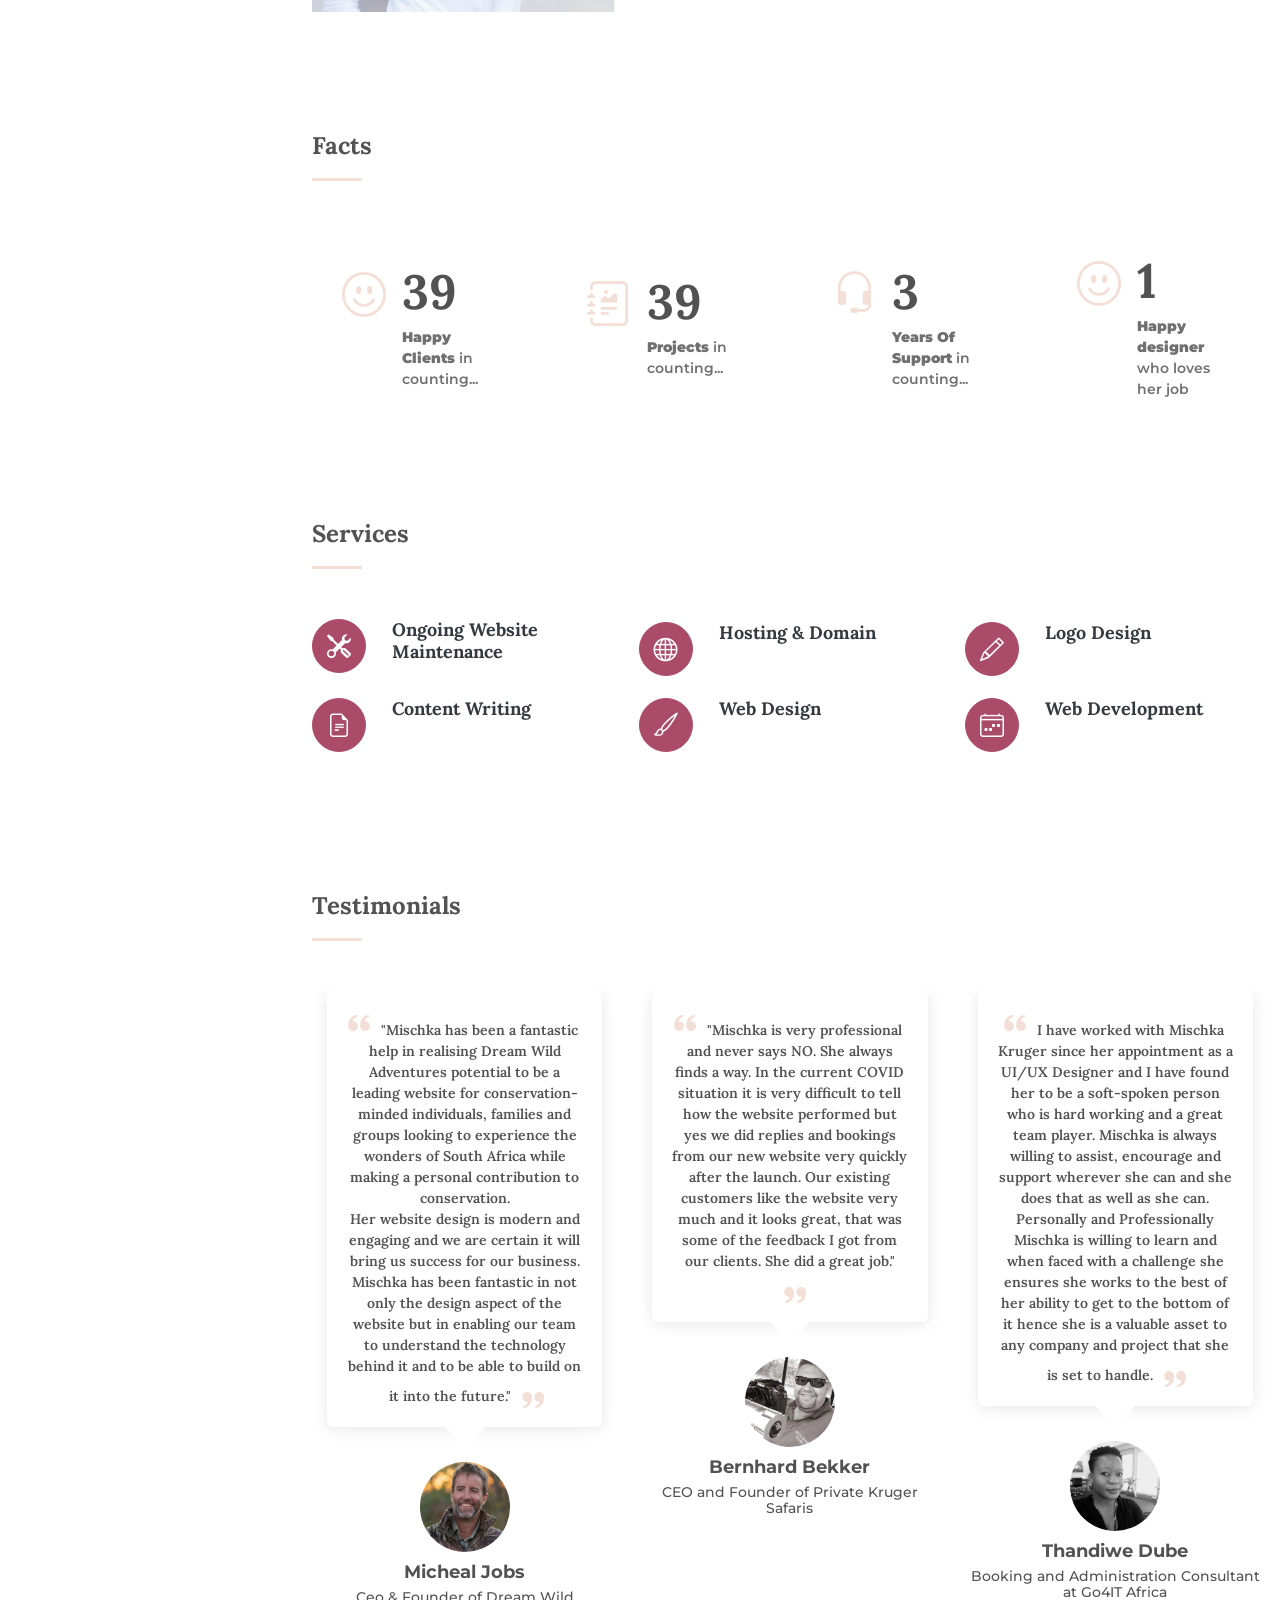
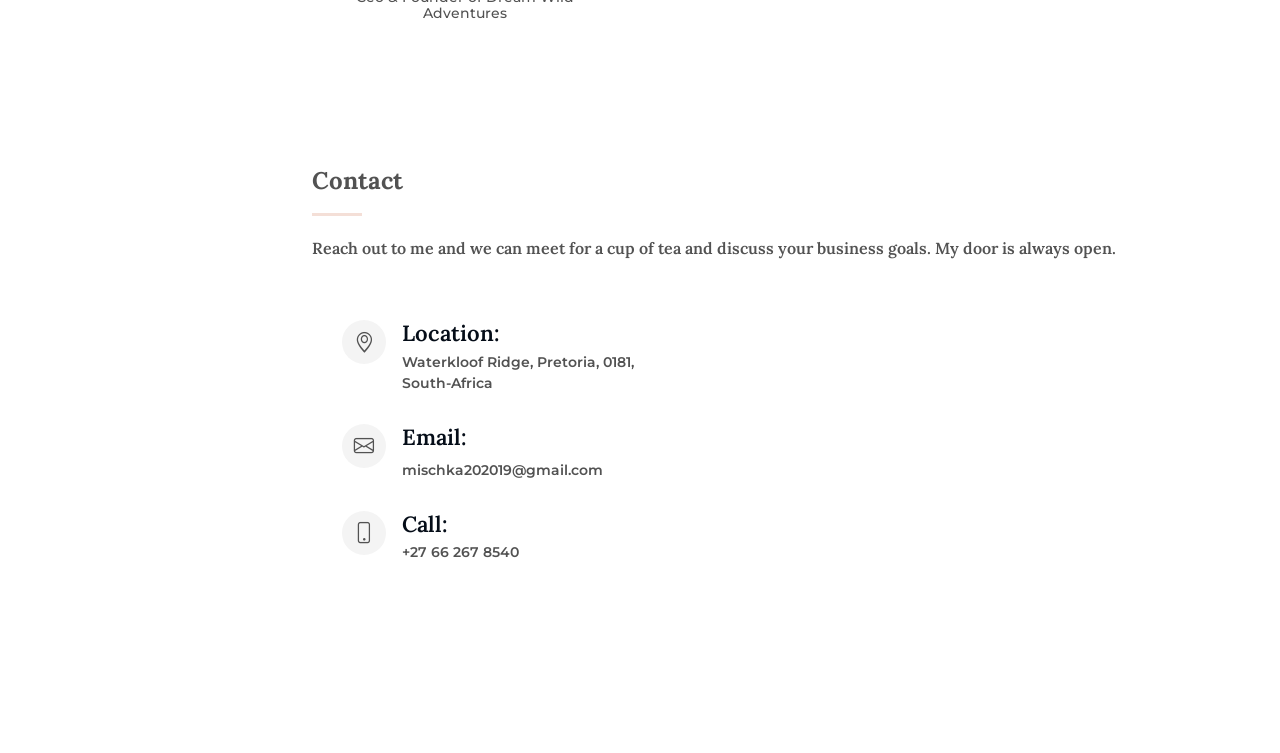
==== commit 667687a7: "New Changes" ====
--- a/index.html
+++ b/index.html
@@ -40,7 +40,6 @@
 
       <div class="profile">
         <img src="assets/img/profile-img.png" alt=""  class="img-fluid rounded-circle">
-        <h1 class="text-light"><a href="index.html">UX Engineer</a></h1>
         <h1 class="text-light"><a href="index.html">UX Engineer</a></h1>
         <div class="social-links mt-3 text-center">
           <a href="https://www.linkedin.com/in/%F0%9D%99%BC%F0%9D%9A%92%F0%9D%9A%9C%F0%9D%9A%8C%F0%9D%9A%91%F0%9D%9A%94%F0%9D%9A%8A-%F0%9D%99%BA%F0%9D%9A%9B%F0%9D%9A%9E%F0%9D%9A%90%F0%9D%9A%8E%F0%9D%9A%9B-25aab91a3/" target="blank" class="linkedin"><i class="bx bxl-linkedin"></i></a>
@@ -68,7 +67,6 @@
     <div class="hero-container" data-aos="fade-in">
       <img src="assets/img/logo-main.png" alt="Mischka Kruger" class="main-logo-img">
       <p>I'm a <span class="typed" data-typed-items="UX Engineer, Writer, Artist"></span></p>
-      <p>I'm a <span class="typed" data-typed-items="UX Designer, Writer, Artist"></span></p>
     </div>
   </section><!-- End Hero -->
 
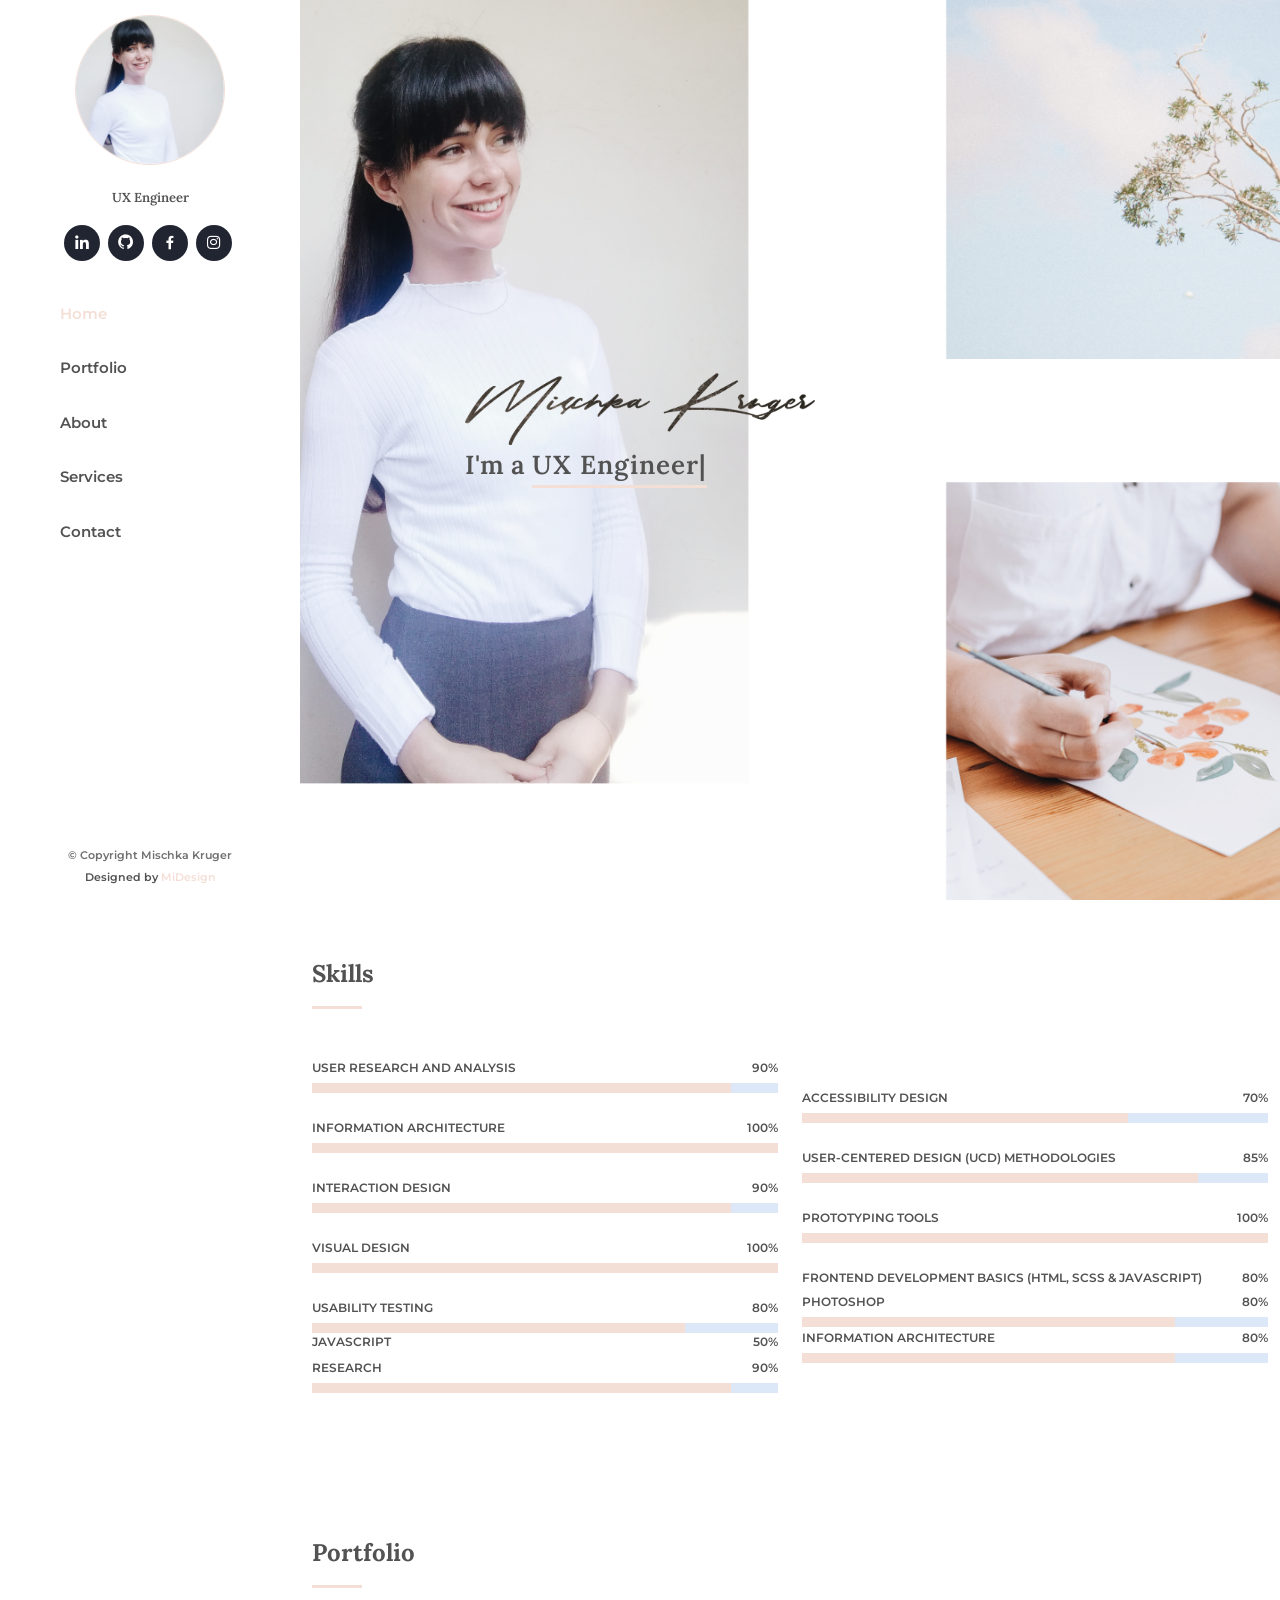
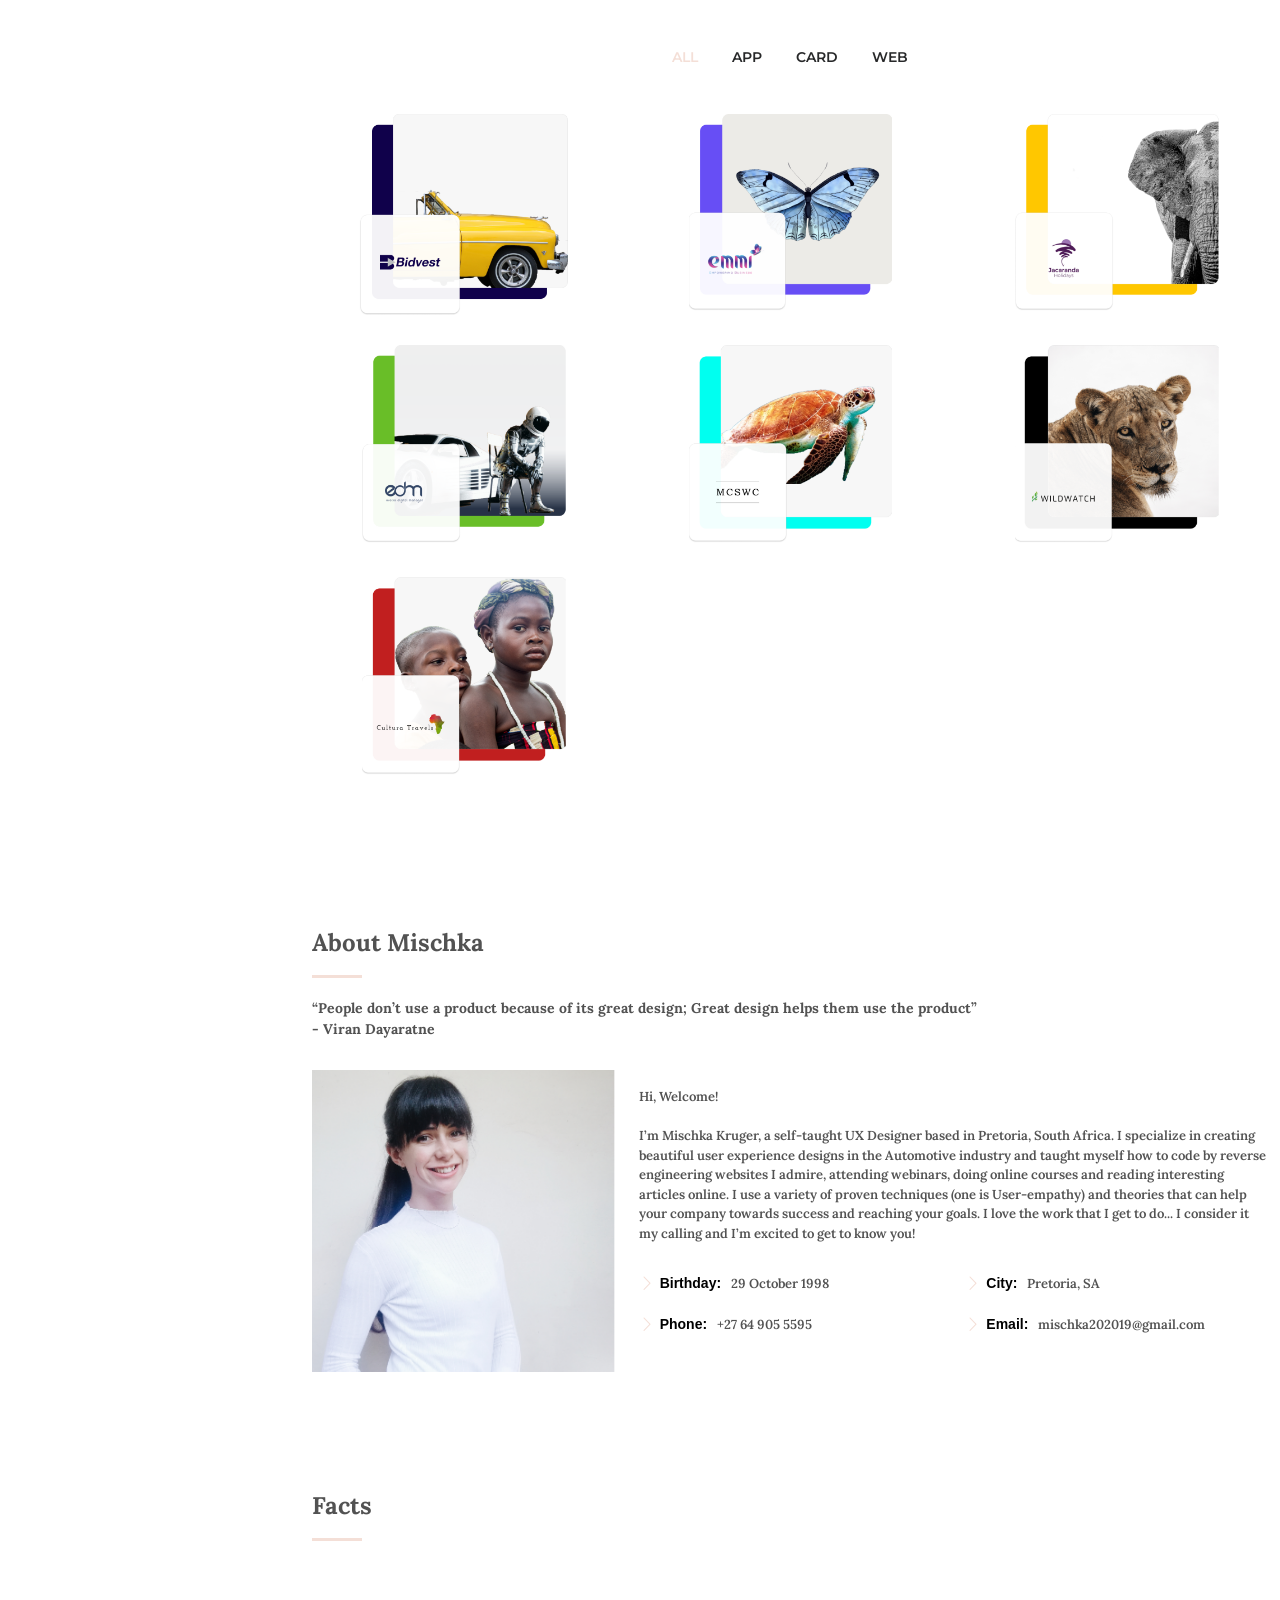
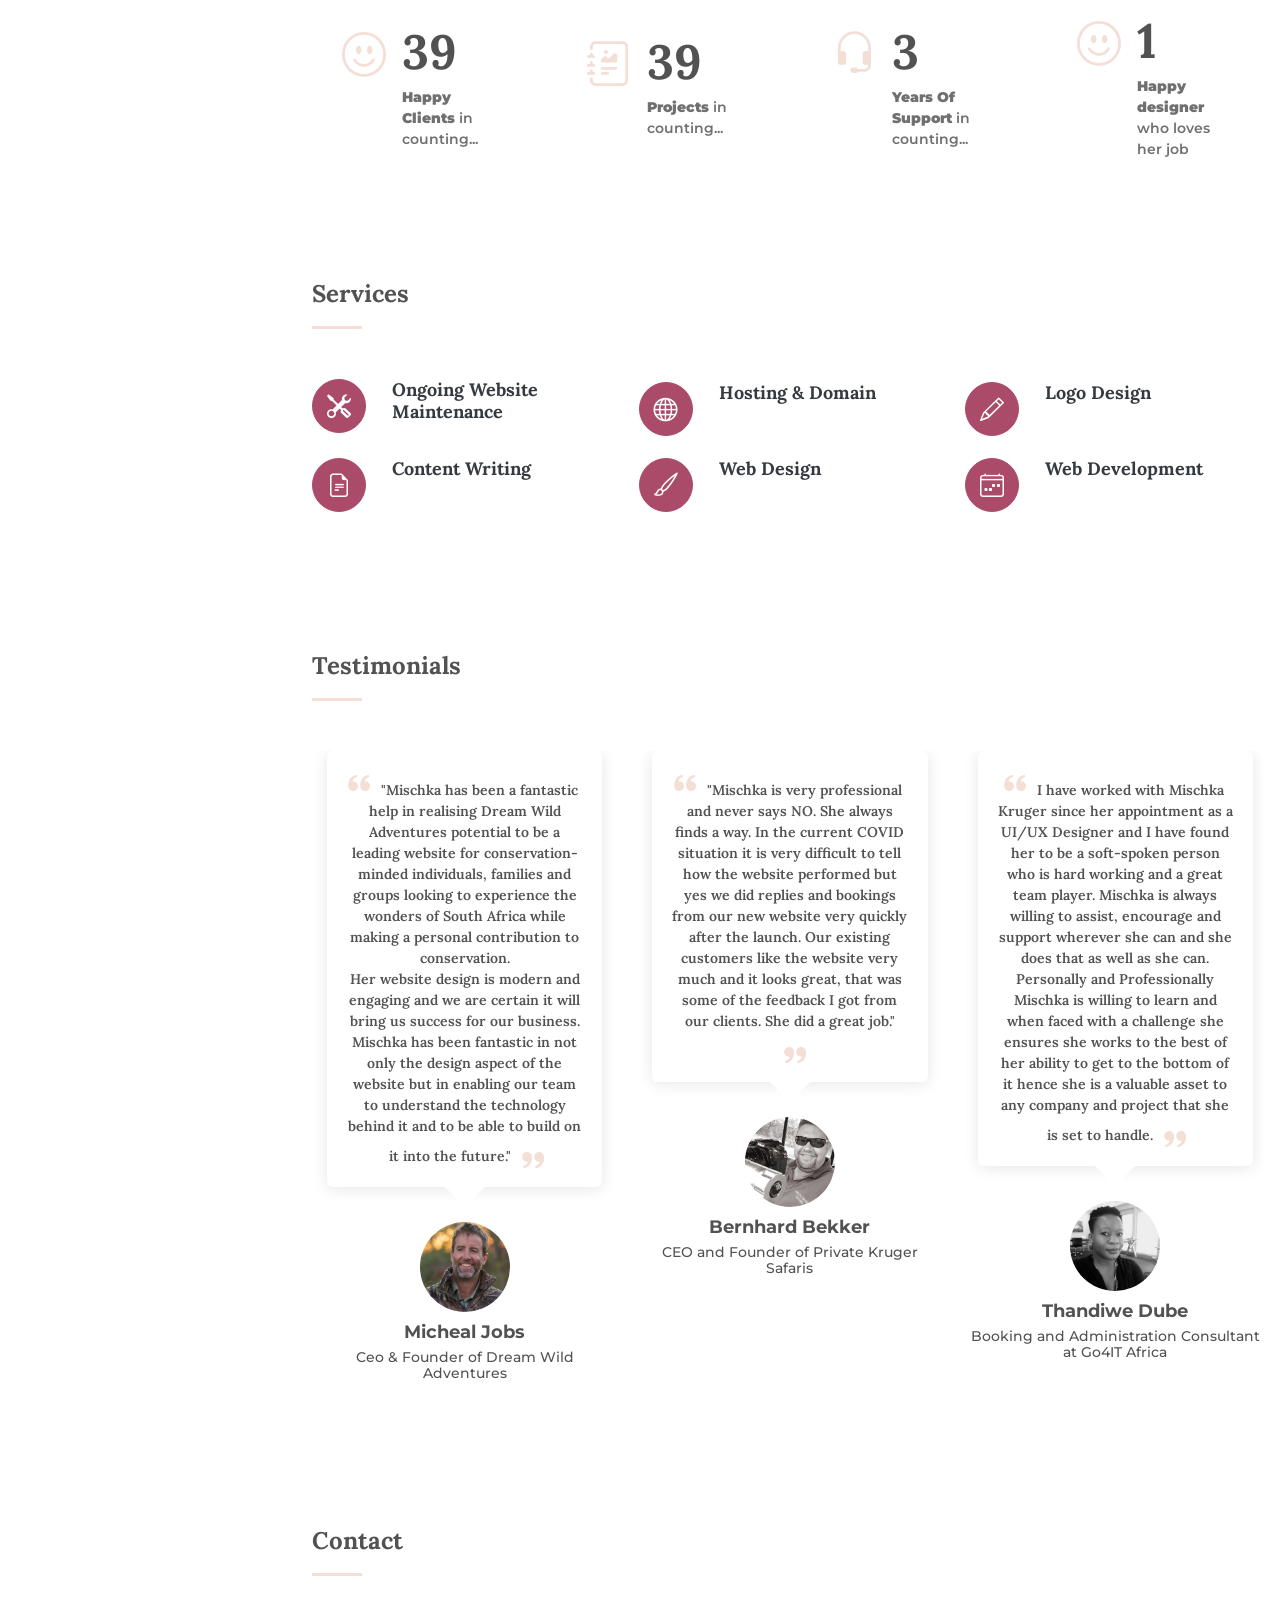
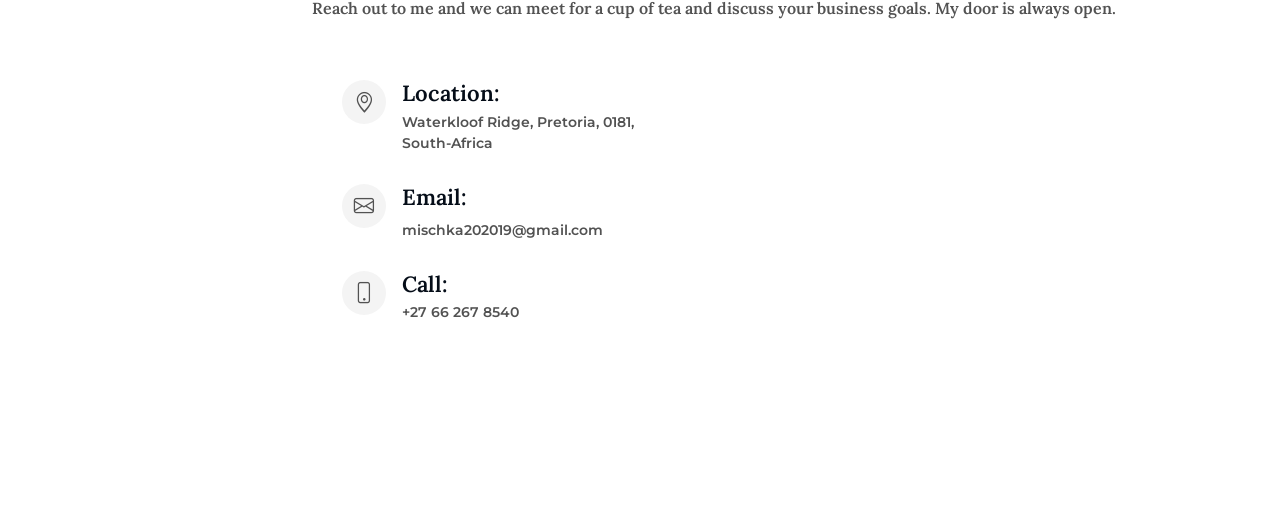
==== commit dc8478f3: "New Skills Changes" ====
--- a/index.html
+++ b/index.html
@@ -118,10 +118,9 @@
               <div class="progress-bar-wrap">
                 <div class="progress-bar" role="progressbar" aria-valuenow="80" aria-valuemin="0" aria-valuemax="100"></div>
               <span class="skill">JavaScript <i class="val">50%</i></span>
-              <div class="progress-bar-wrap">
-                <div class="progress-bar" role="progressbar" aria-valuenow="50" aria-valuemin="0" aria-valuemax="100"></div>
-              </div>
-            </div>
+              </div>
+            </div>
+
             <div class="progress">
               <span class="skill">Research <i class="val">90%</i></span>
               <div class="progress-bar-wrap">
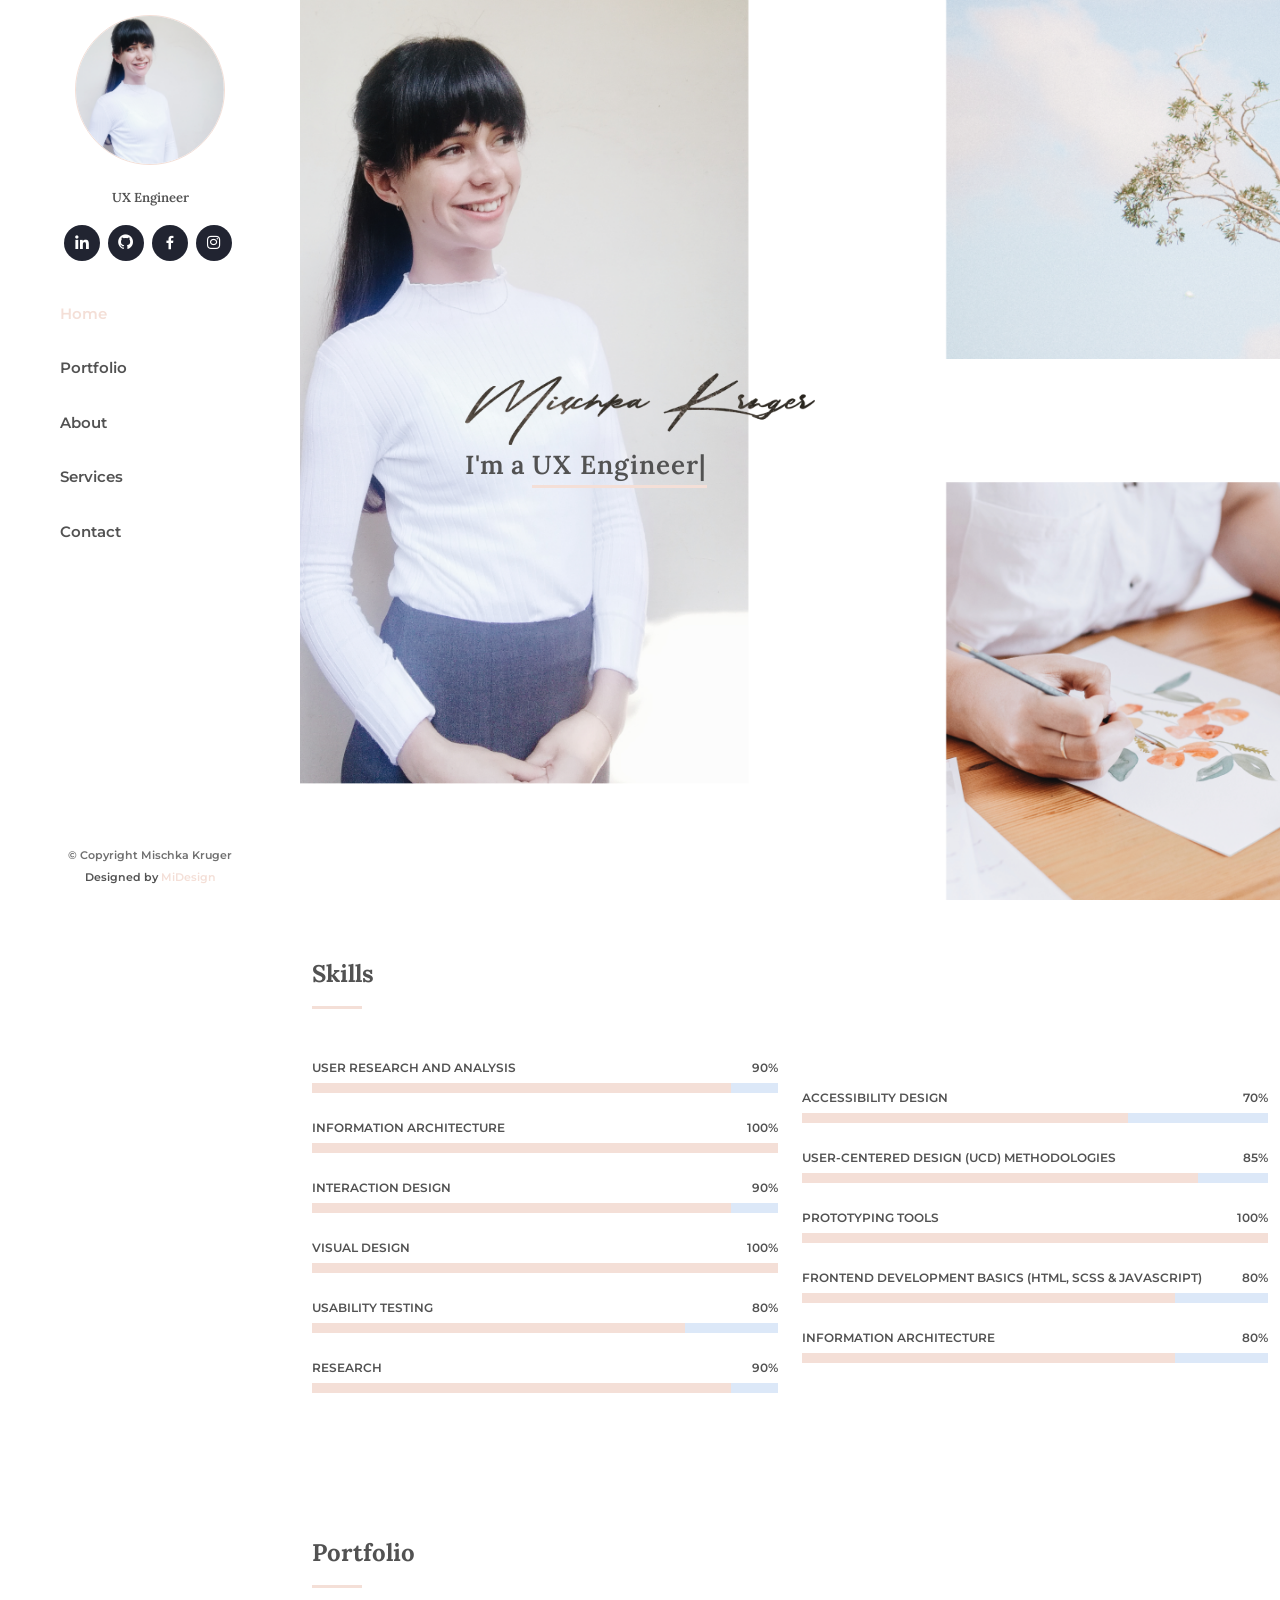
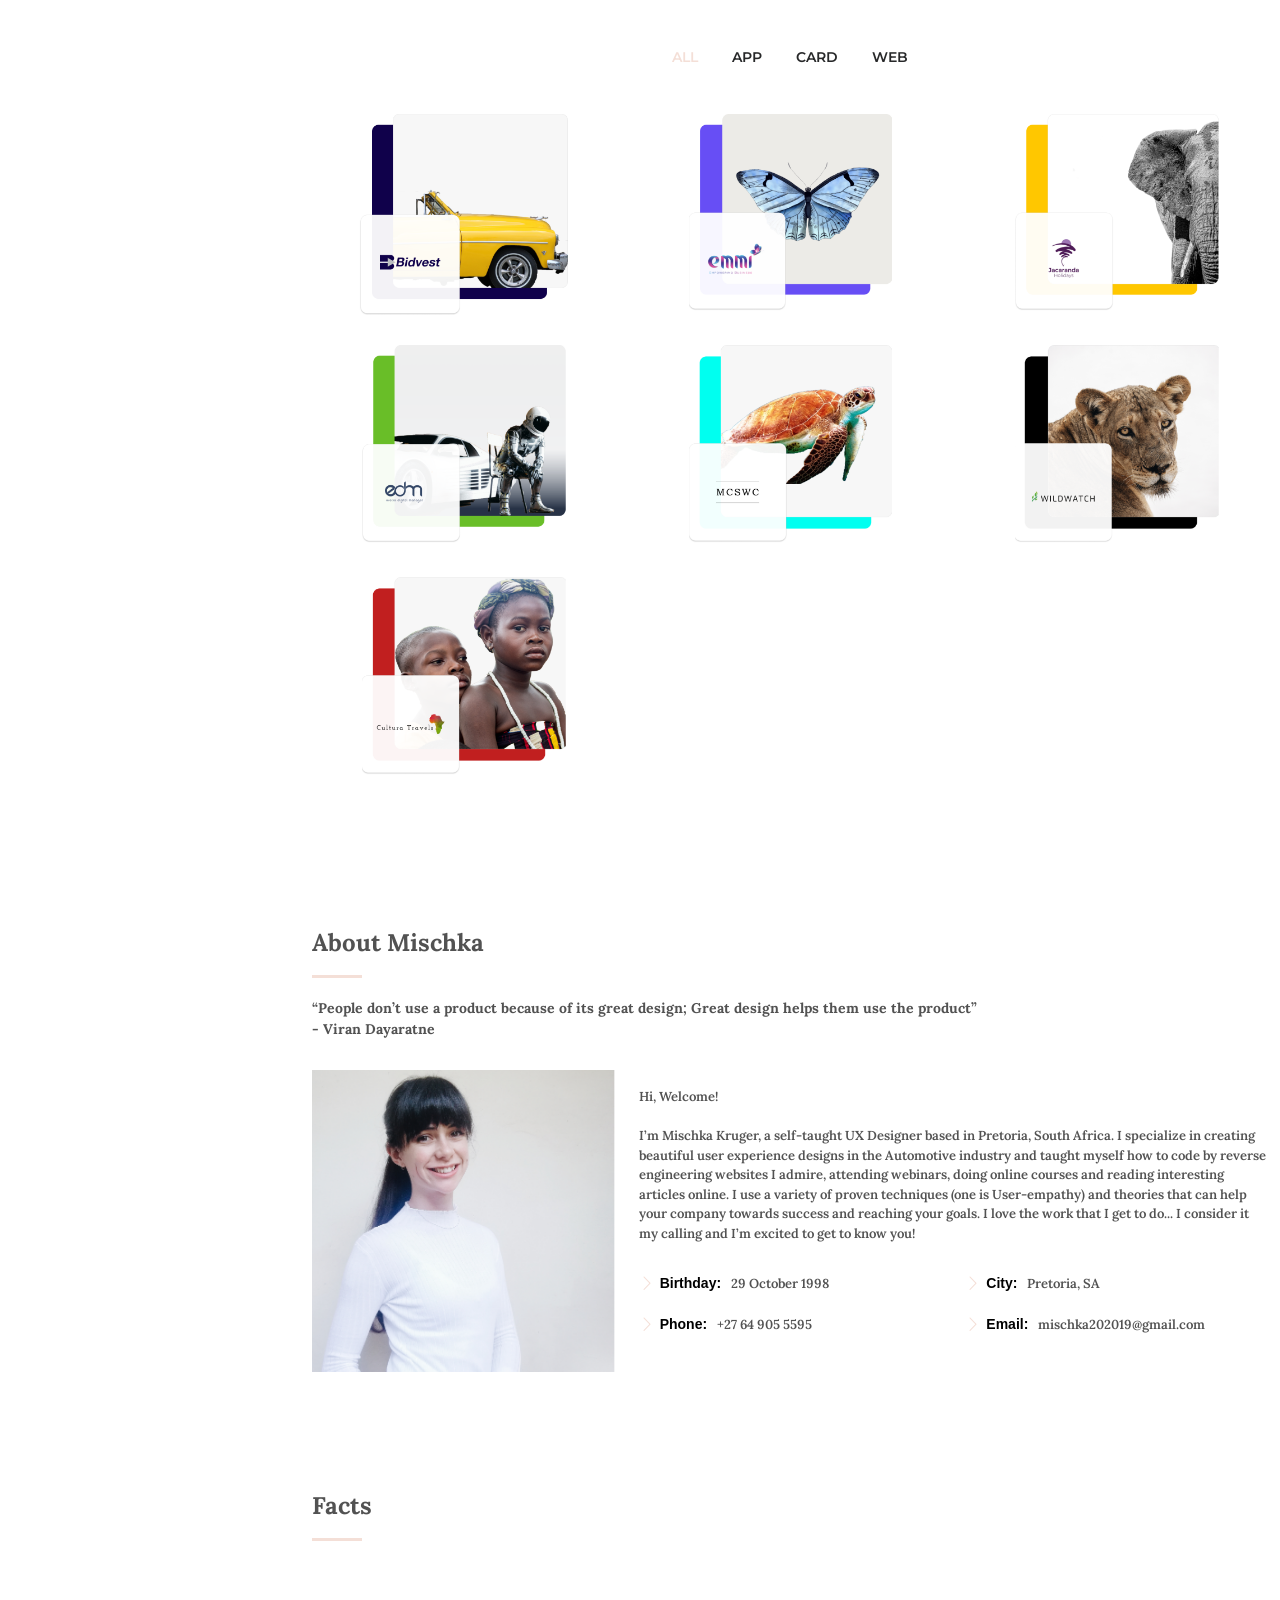
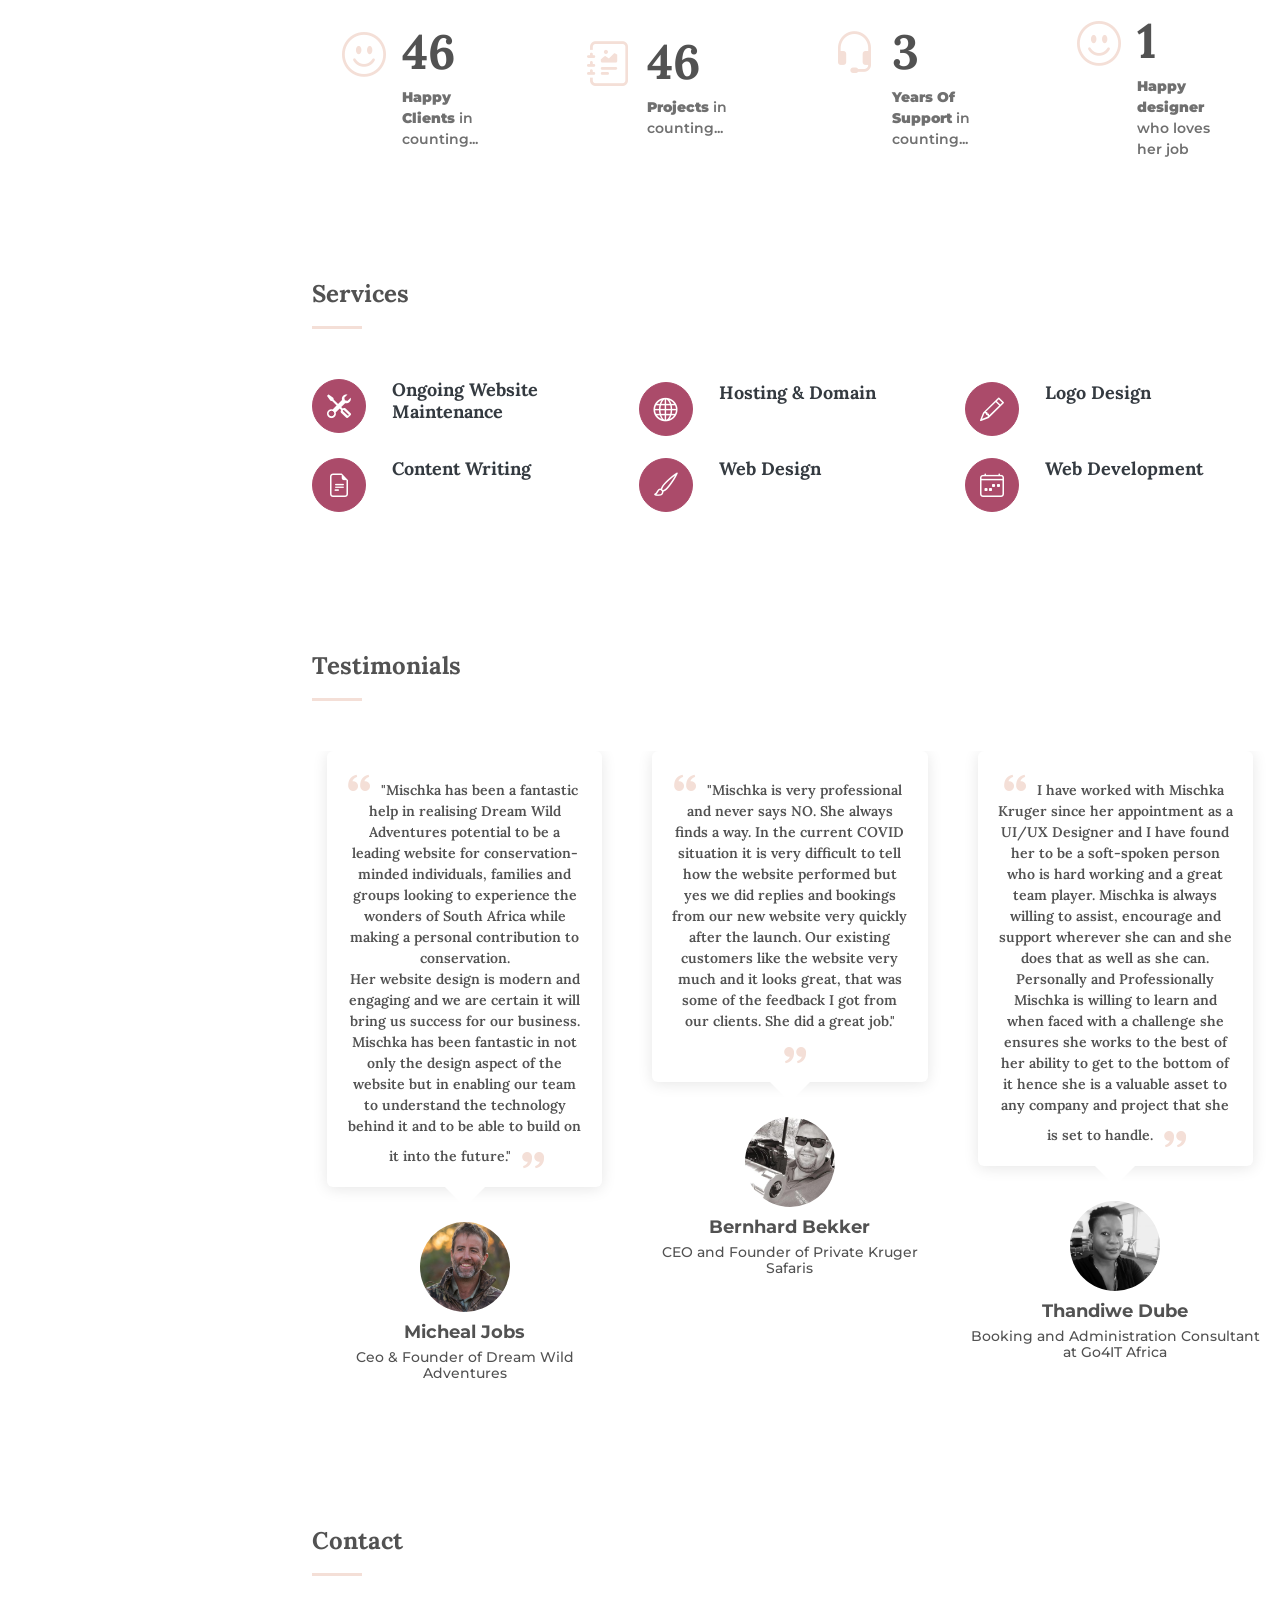
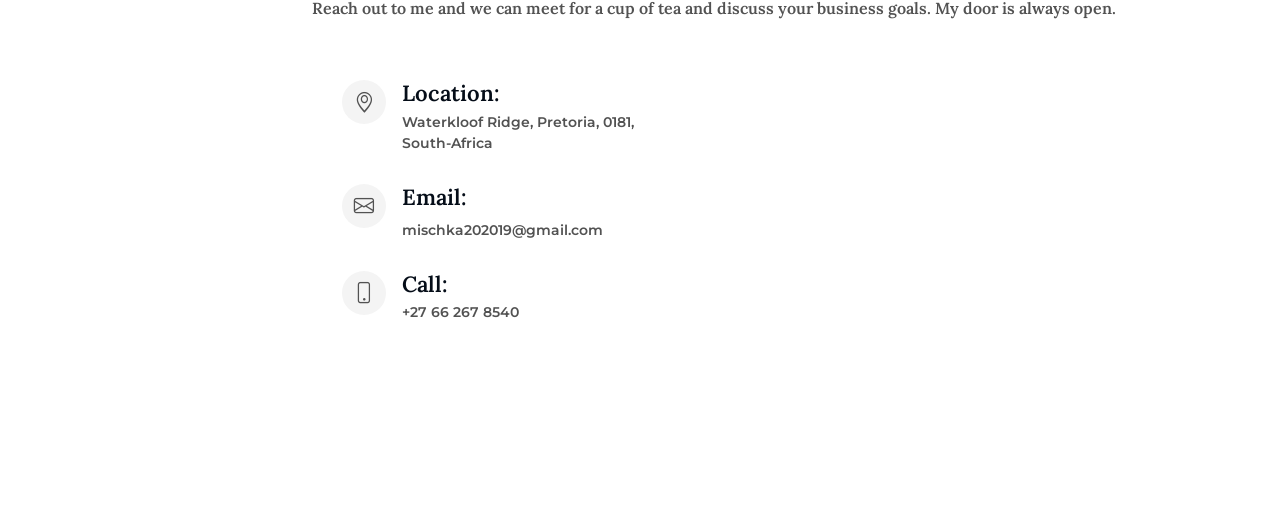
==== commit 7215837c: "New Changes" ====
--- a/index.html
+++ b/index.html
@@ -117,7 +117,6 @@
               <span class="skill">Usability Testing <i class="val">80%</i></span>
               <div class="progress-bar-wrap">
                 <div class="progress-bar" role="progressbar" aria-valuenow="80" aria-valuemin="0" aria-valuemax="100"></div>
-              <span class="skill">JavaScript <i class="val">50%</i></span>
               </div>
             </div>
 
@@ -155,7 +154,6 @@
 
             <div class="progress">
               <span class="skill">Frontend Development Basics (HTML, SCSS & Javascript)<i class="val">80%</i></span>
-              <span class="skill">Photoshop <i class="val">80%</i></span>
               <div class="progress-bar-wrap">
                 <div class="progress-bar" role="progressbar" aria-valuenow="80" aria-valuemin="0" aria-valuemax="100"></div>
               </div>
@@ -264,7 +262,6 @@
                   <img src="assets/img/portfolio/portfolio-10.png" class="img-fluid" alt="">
                   <div class="portfolio-links">
                     <a href="assets/img/portfolio/portfolio-10.png" data-gallery="portfolioGallery" class="portfolio-lightbox" title="Cultura Travels - Cultural Heritage Tours Website"><i class="bx bx-plus"></i></a>
-                    <a href="assets/img/portfolio/portfolio-9.png" data-gallery="portfolioGallery" class="portfolio-lightbox" title="Bushbuckridge Minucipality"><i class="bx bx-plus"></i></a>
                     <a href="portfolio-details-five.html" title="More Details"><i class="bx bx-link"></i></a>
                   </div>
                 </div>
@@ -327,7 +324,7 @@
           <div class="col-lg-3 col-md-6 d-md-flex align-items-md-stretch" data-aos="fade-up">
             <div class="count-box">
               <i class="bi bi-emoji-smile"></i>
-              <span data-purecounter-start="0" data-purecounter-end="39" data-purecounter-duration="1" class="purecounter"></span>
+              <span data-purecounter-start="0" data-purecounter-end="46" data-purecounter-duration="1" class="purecounter"></span>
               <p><strong>Happy Clients</strong> in counting...</p>
             </div>
           </div>
@@ -335,7 +332,7 @@
           <div class="col-lg-3 col-md-6 d-md-flex align-items-md-stretch" data-aos="fade-up" data-aos-delay="100">
             <div class="count-box">
               <i class="bi bi-journal-richtext"></i>
-              <span data-purecounter-start="0" data-purecounter-end="39" data-purecounter-duration="1" class="purecounter"></span>
+              <span data-purecounter-start="0" data-purecounter-end="46" data-purecounter-duration="1" class="purecounter"></span>
               <p><strong>Projects</strong> in counting...</p>
             </div>
           </div>
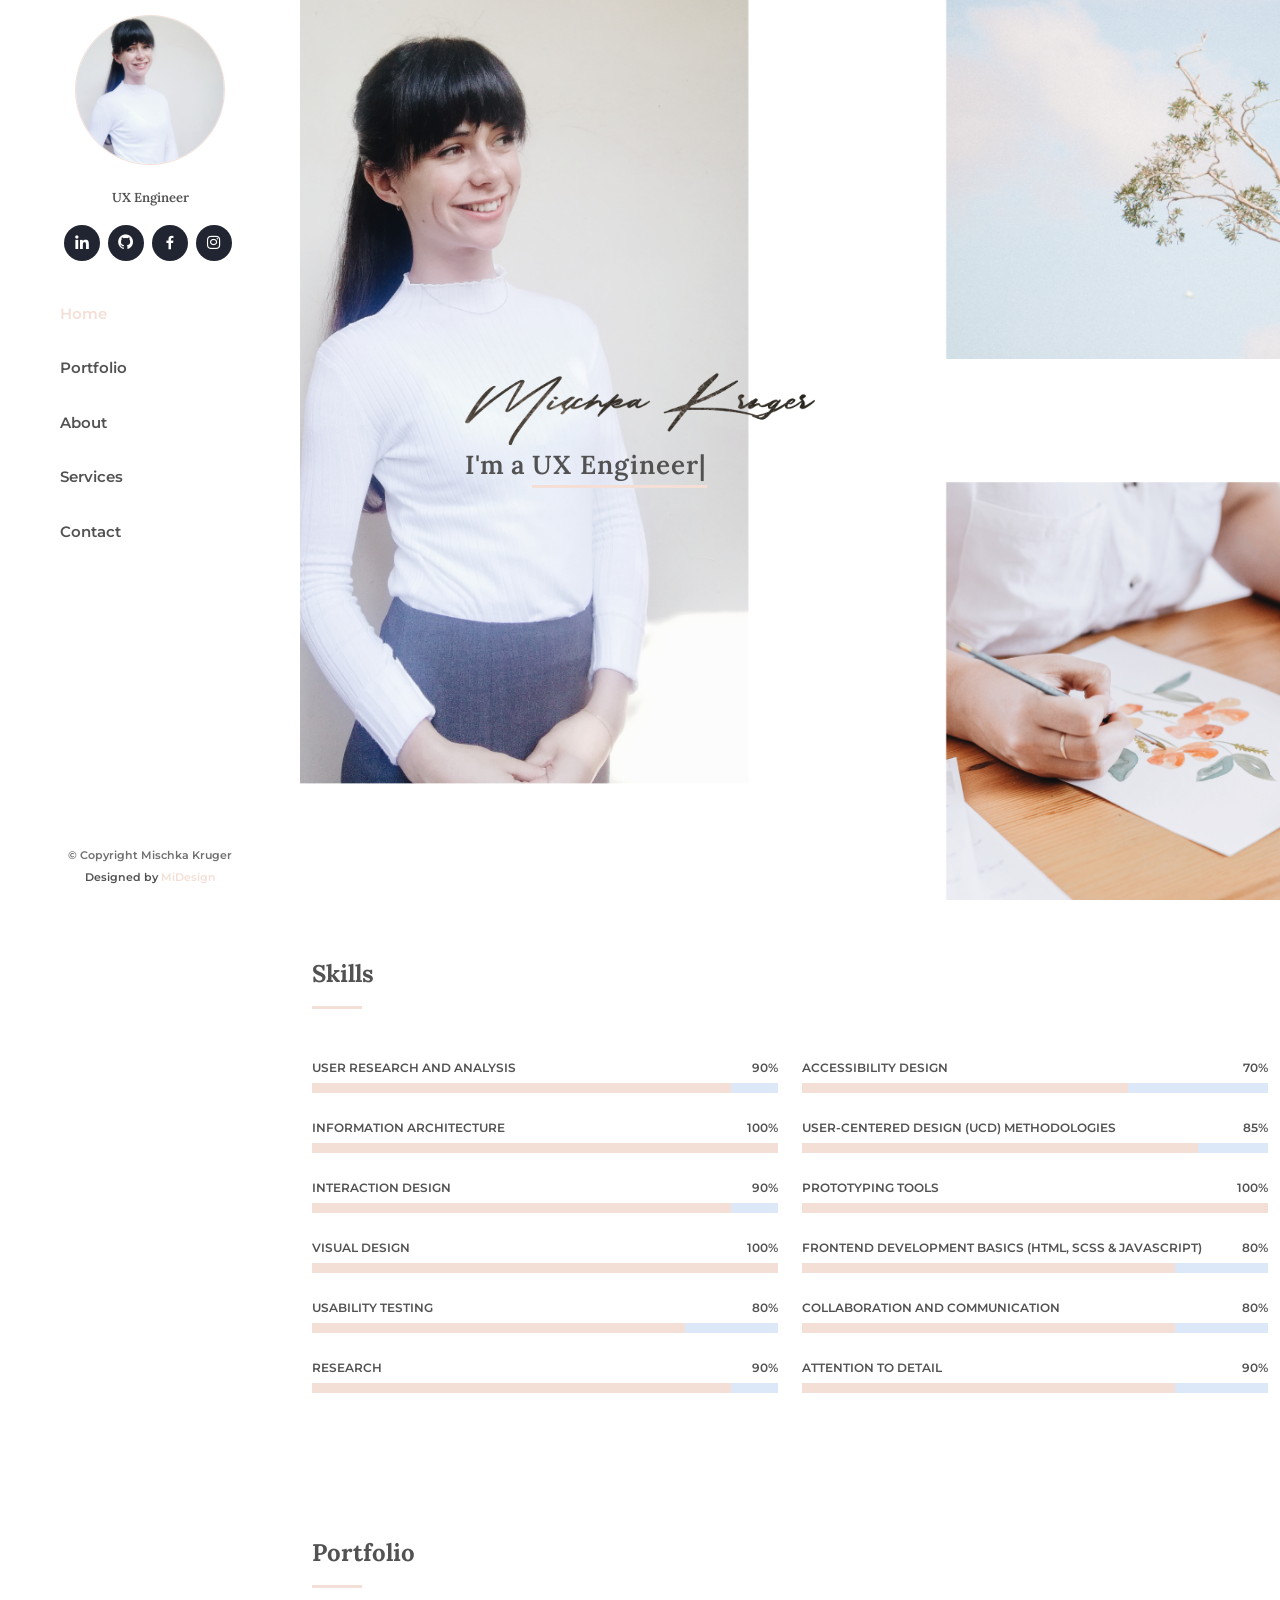
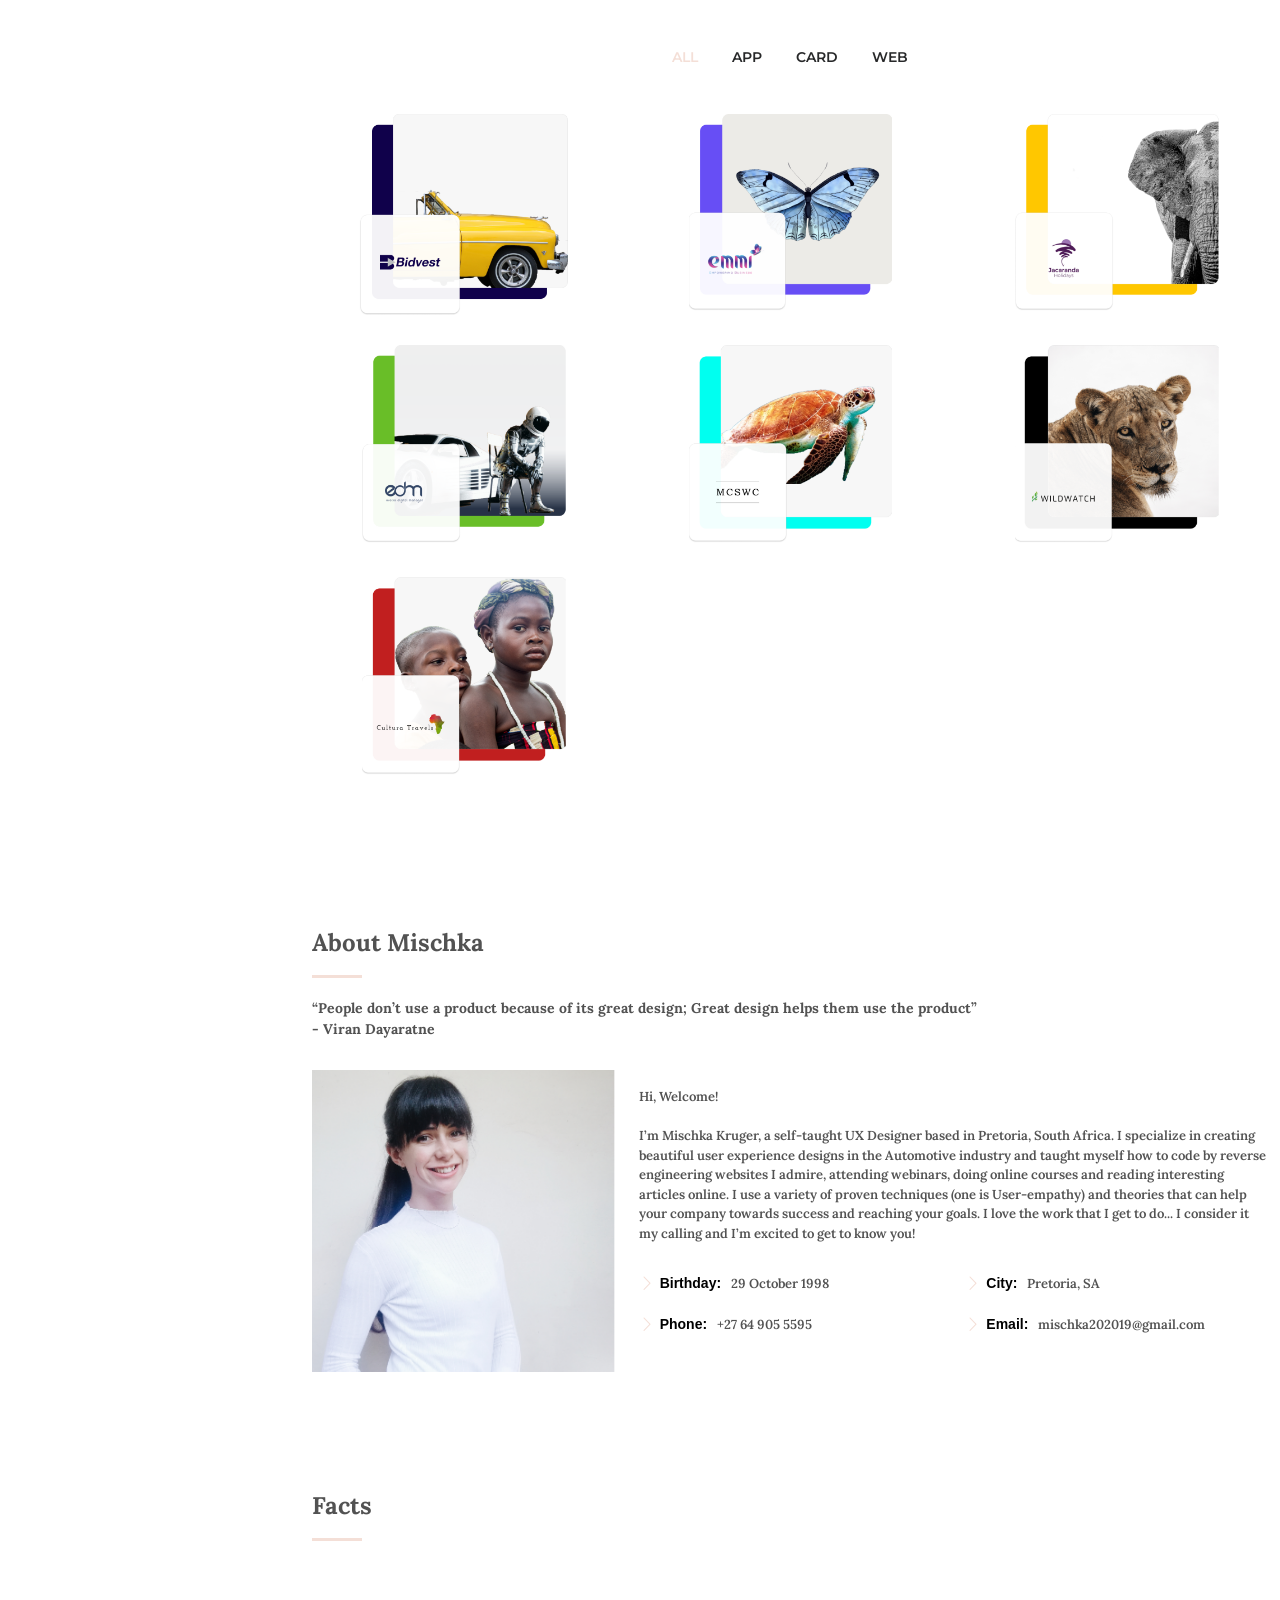
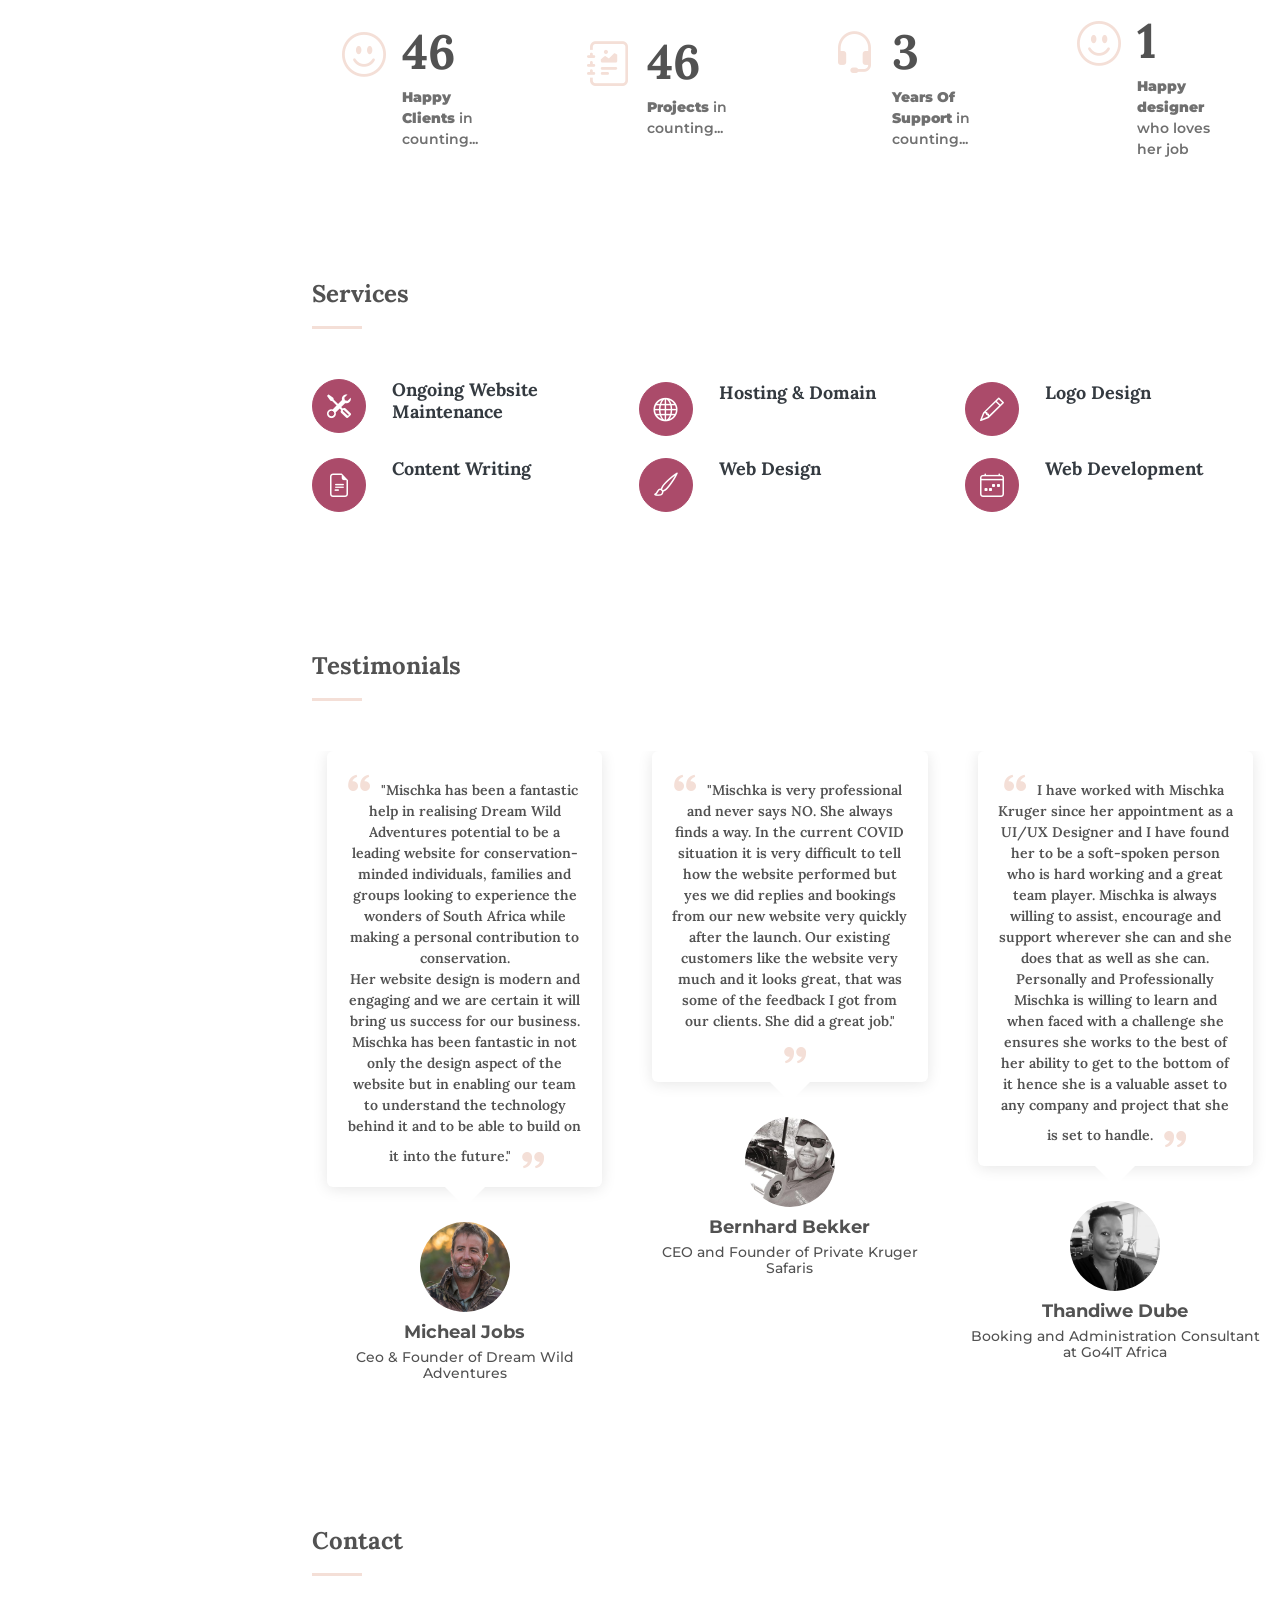
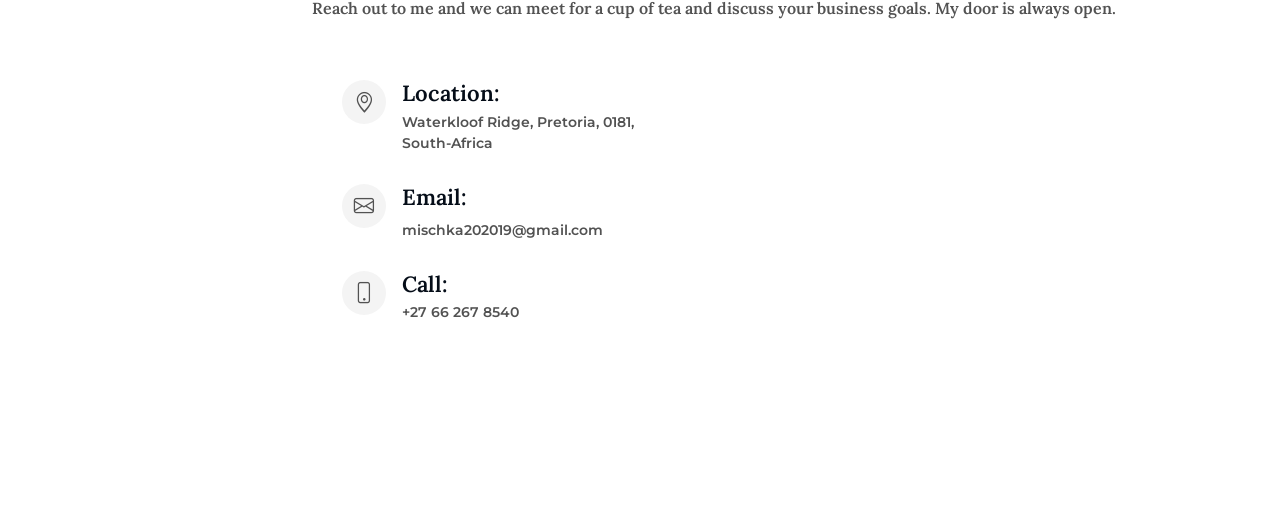
==== commit 097df102: "New Changes" ====
--- a/index.html
+++ b/index.html
@@ -160,7 +160,14 @@
             </div>
             
             <div class="progress">
-              <span class="skill">Information Architecture <i class="val">80%</i></span>
+              <span class="skill">Collaboration and Communication <i class="val">80%</i></span>
+              <div class="progress-bar-wrap">
+                <div class="progress-bar" role="progressbar" aria-valuenow="80" aria-valuemin="0" aria-valuemax="100"></div>
+              </div>
+            </div>
+
+            <div class="progress">
+              <span class="skill">Attention to Detail <i class="val">90%</i></span>
               <div class="progress-bar-wrap">
                 <div class="progress-bar" role="progressbar" aria-valuenow="80" aria-valuemin="0" aria-valuemax="100"></div>
               </div>
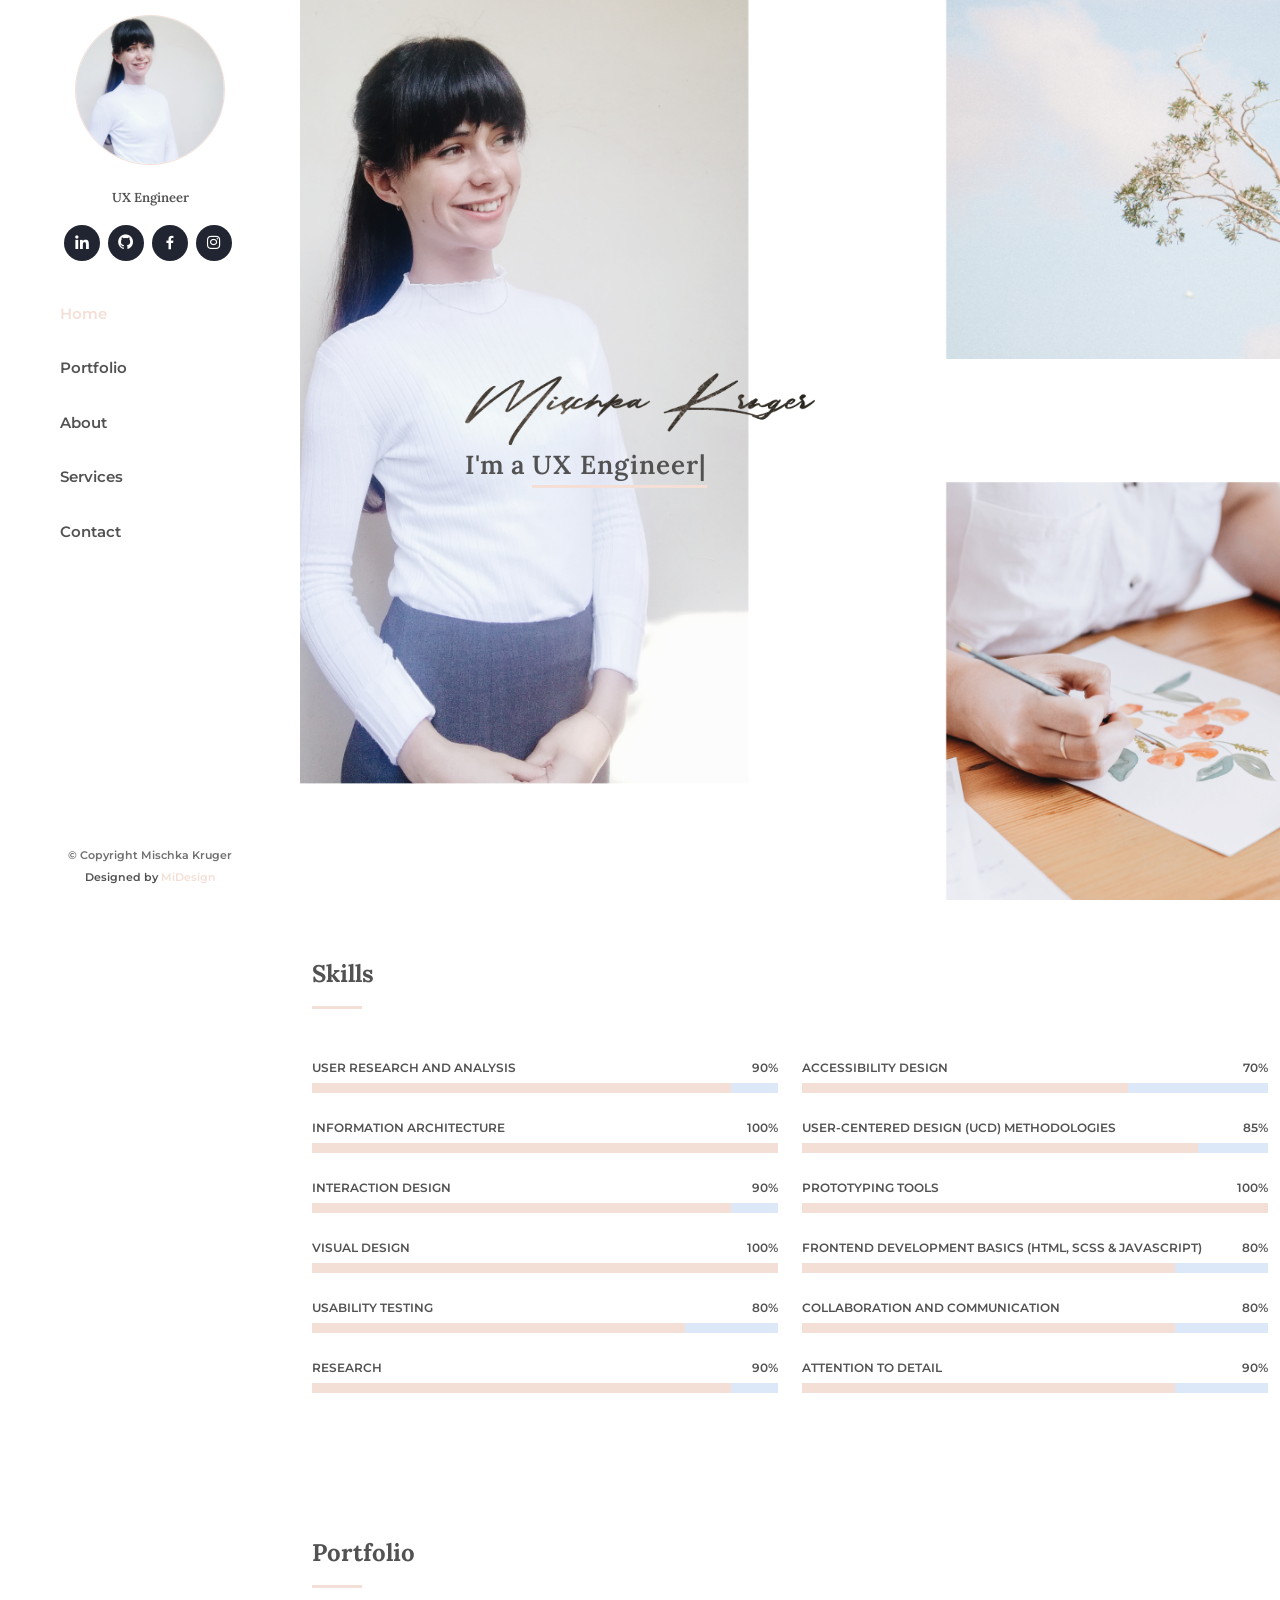
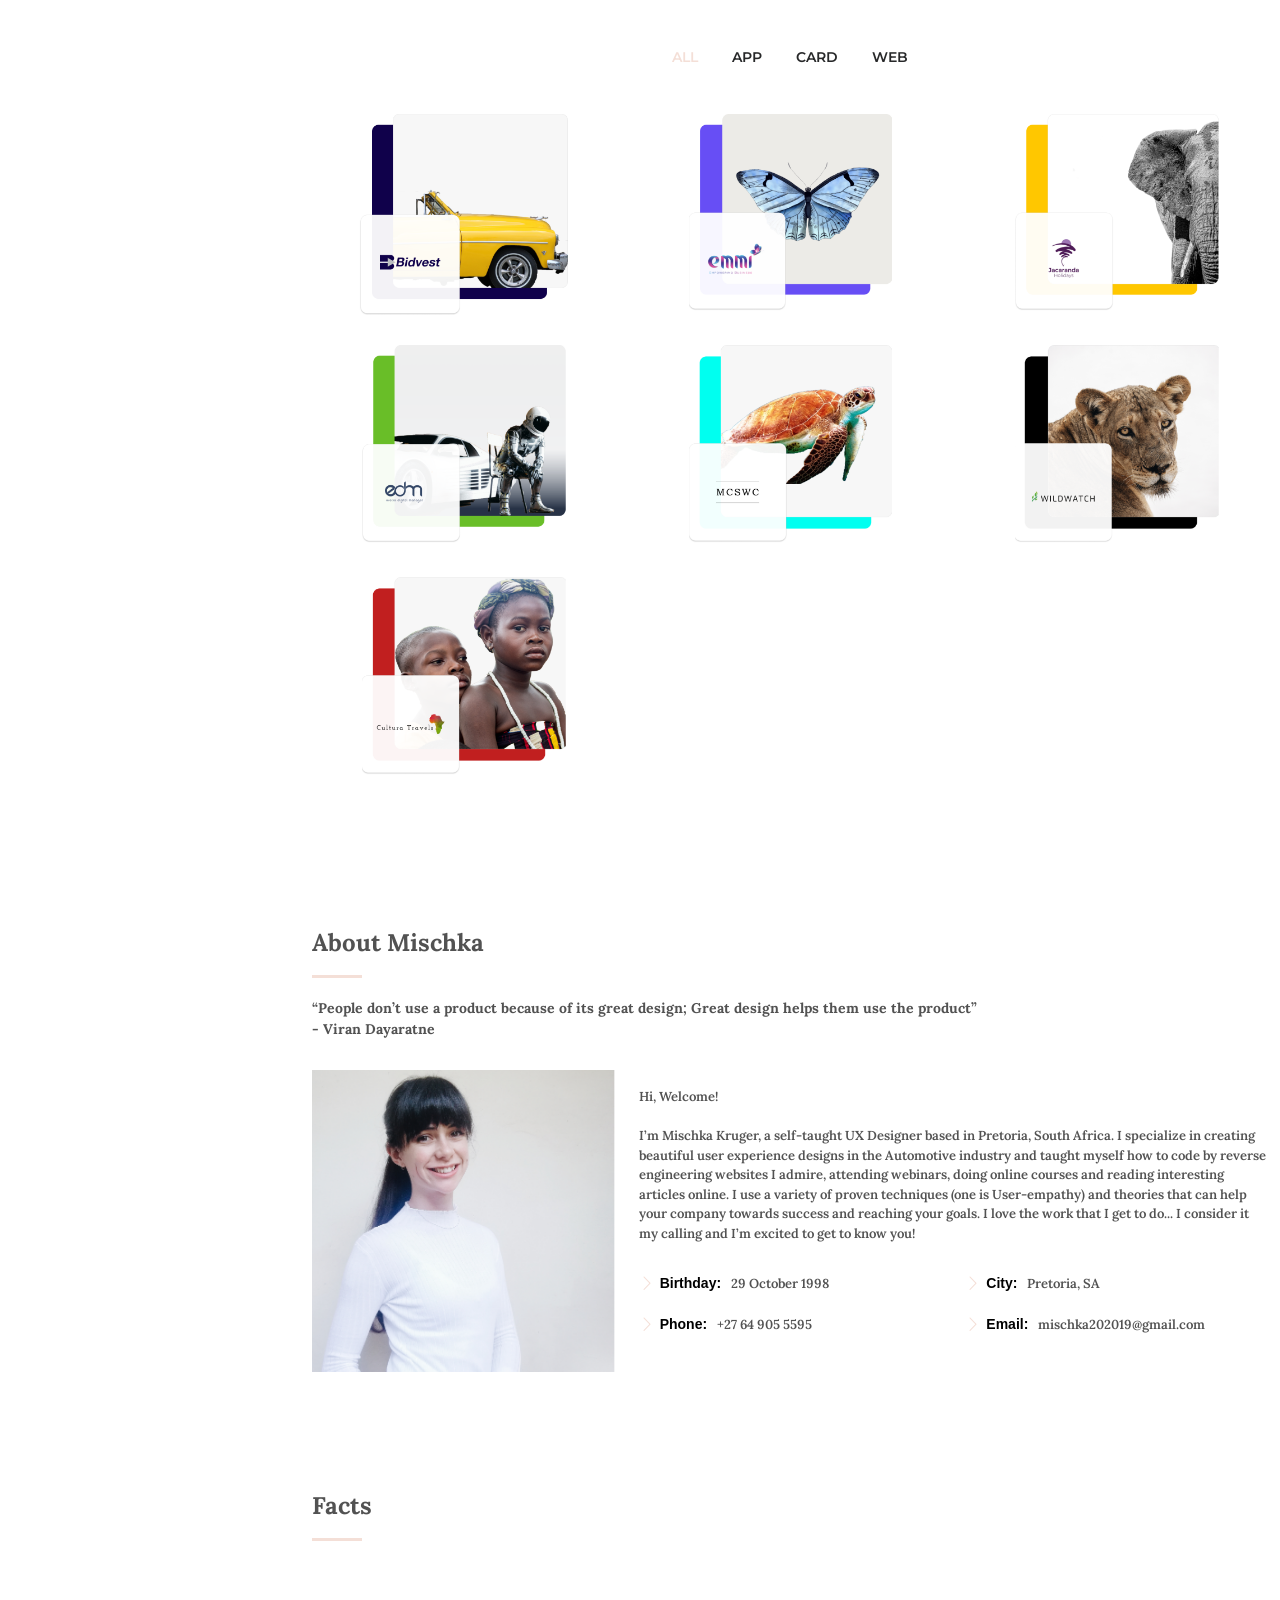
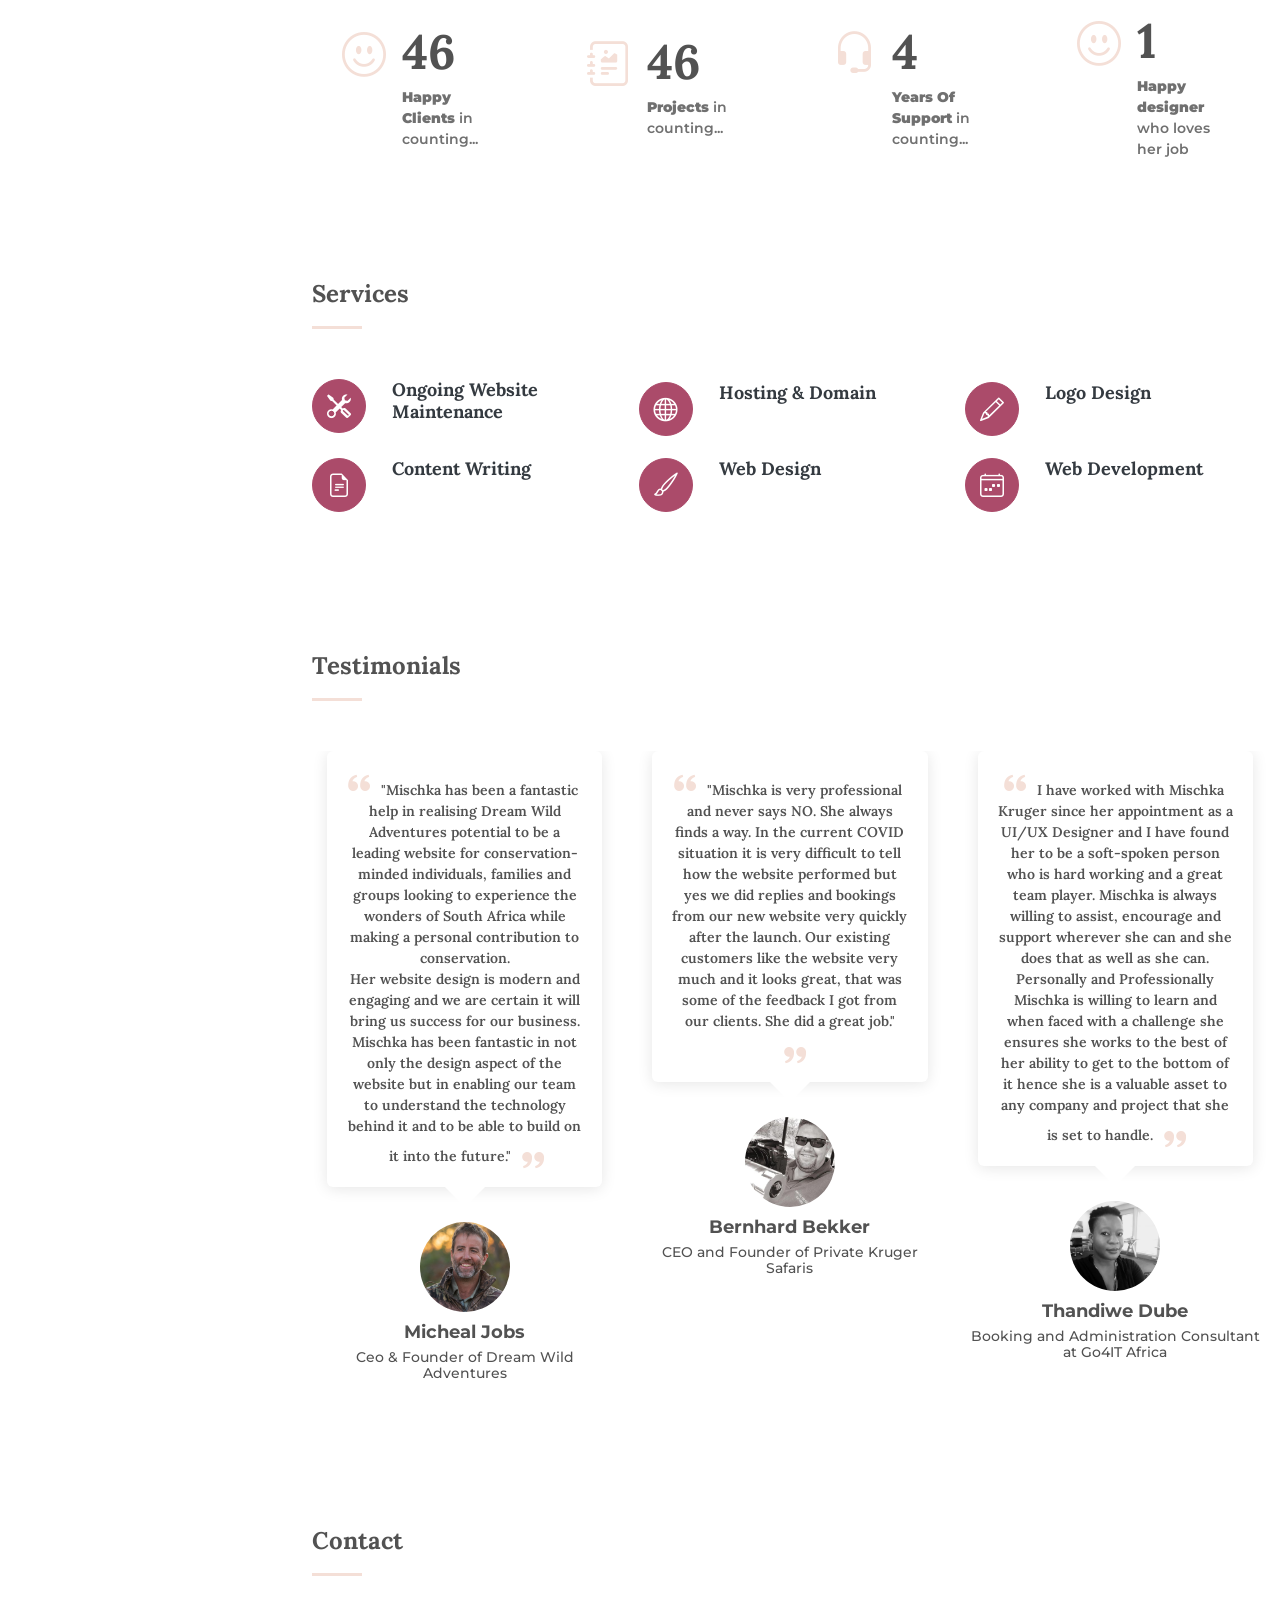
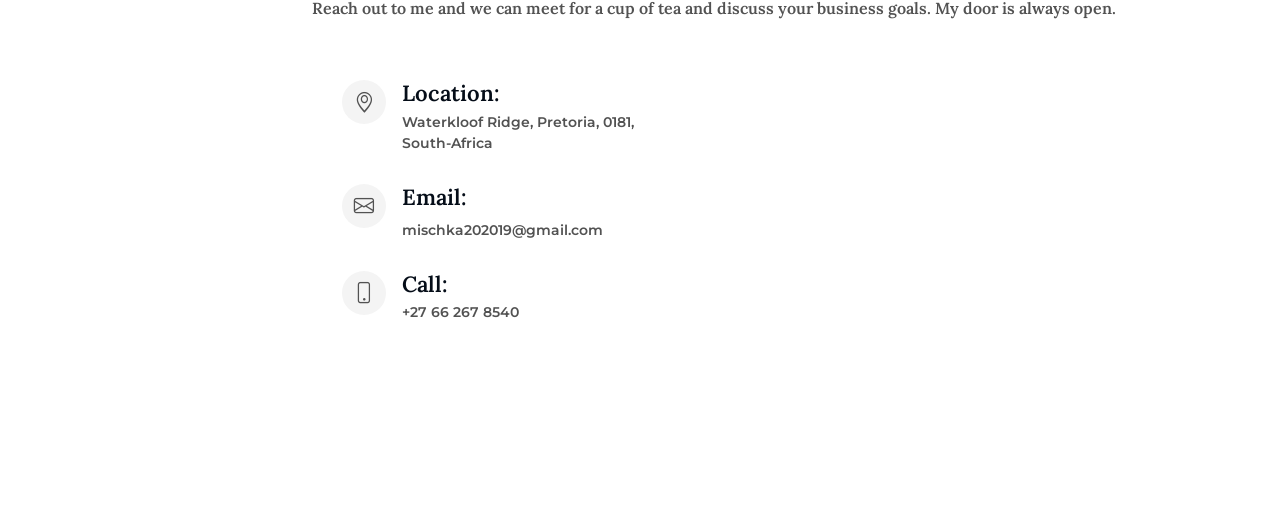
==== commit 58f24c02: "New Changes" ====
--- a/index.html
+++ b/index.html
@@ -347,7 +347,7 @@
           <div class="col-lg-3 col-md-6 d-md-flex align-items-md-stretch" data-aos="fade-up" data-aos-delay="200">
             <div class="count-box">
               <i class="bi bi-headset"></i>
-              <span data-purecounter-start="0" data-purecounter-end="3" data-purecounter-duration="1" class="purecounter"></span>
+              <span data-purecounter-start="0" data-purecounter-end="4" data-purecounter-duration="1" class="purecounter"></span>
               <p><strong>Years Of Support</strong> in counting...</p>
             </div>
           </div>
--- a/assets/css/style.css
+++ b/assets/css/style.css
@@ -896,6 +896,10 @@
   font-weight: normal;
 }
 
+.case-study-details img {
+  width: 100%;
+}
+
 /*--------------------------------------------------------------
 # Services
 --------------------------------------------------------------*/
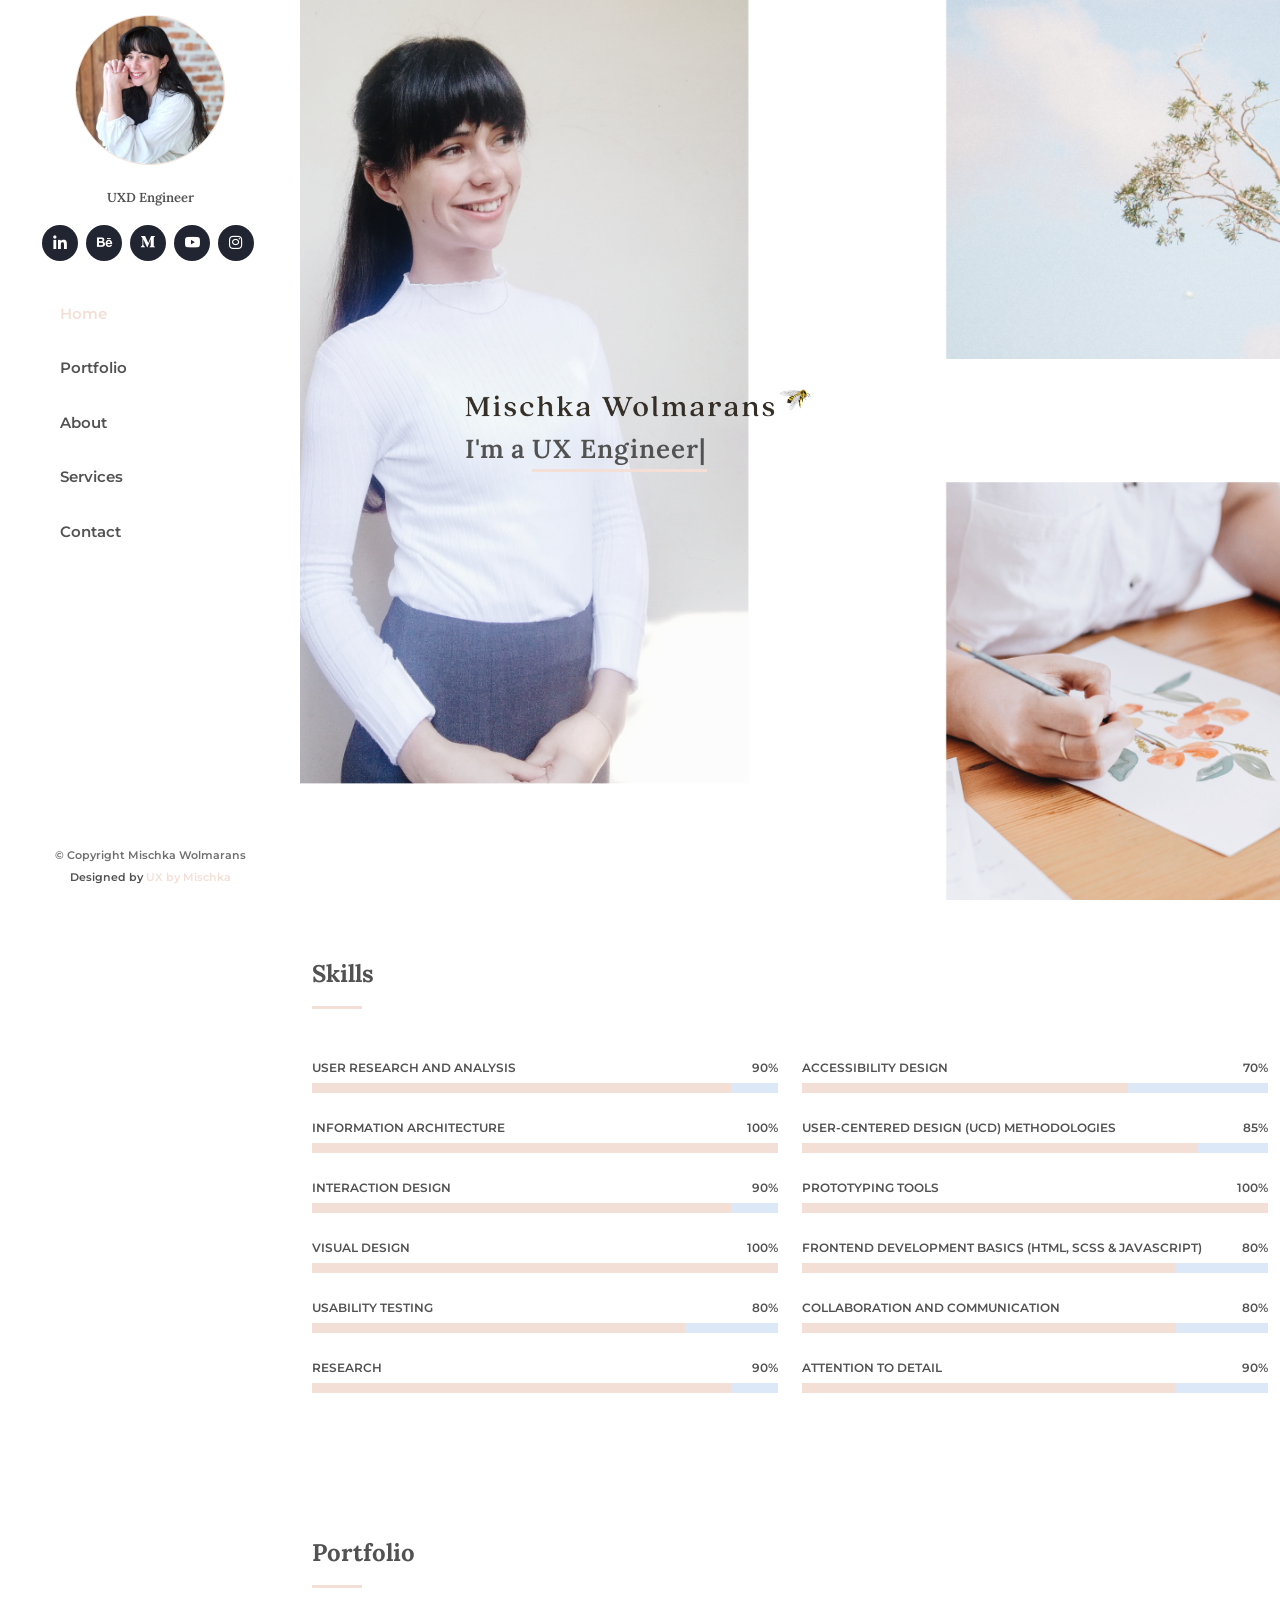
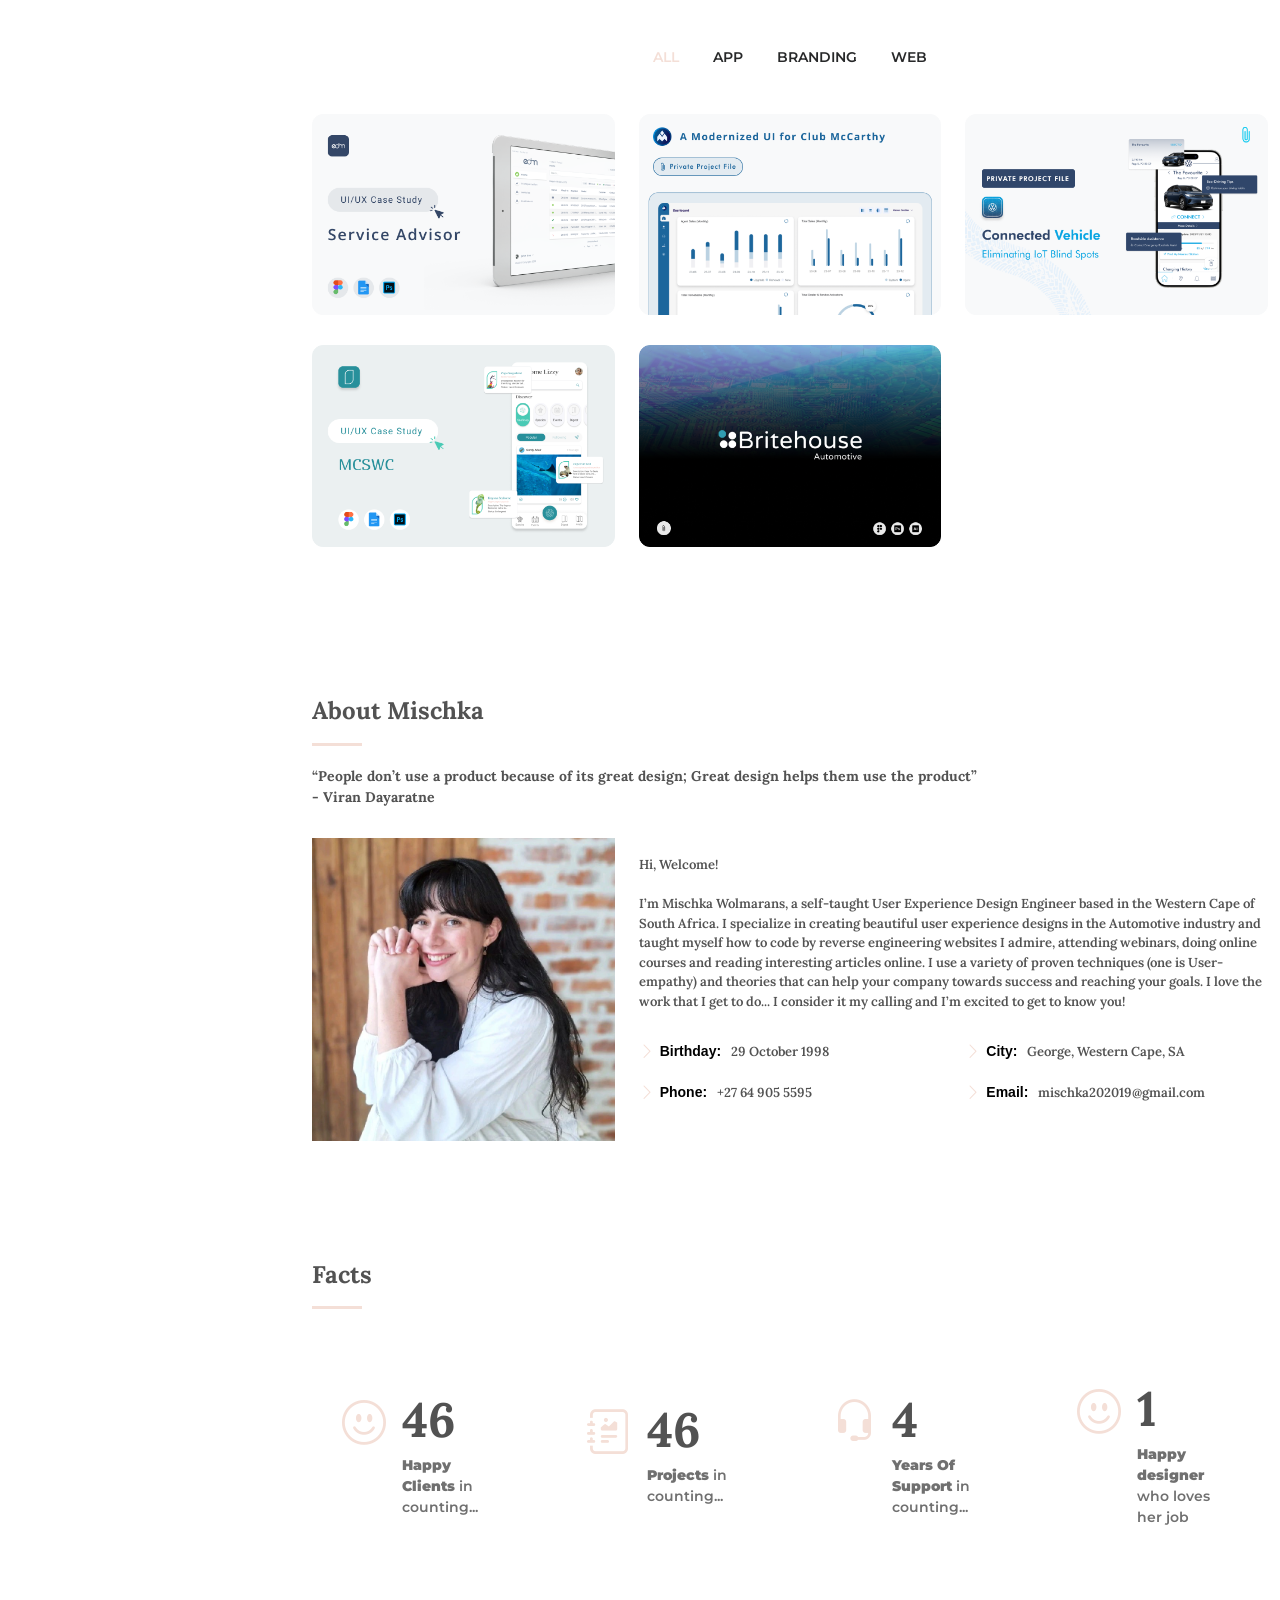
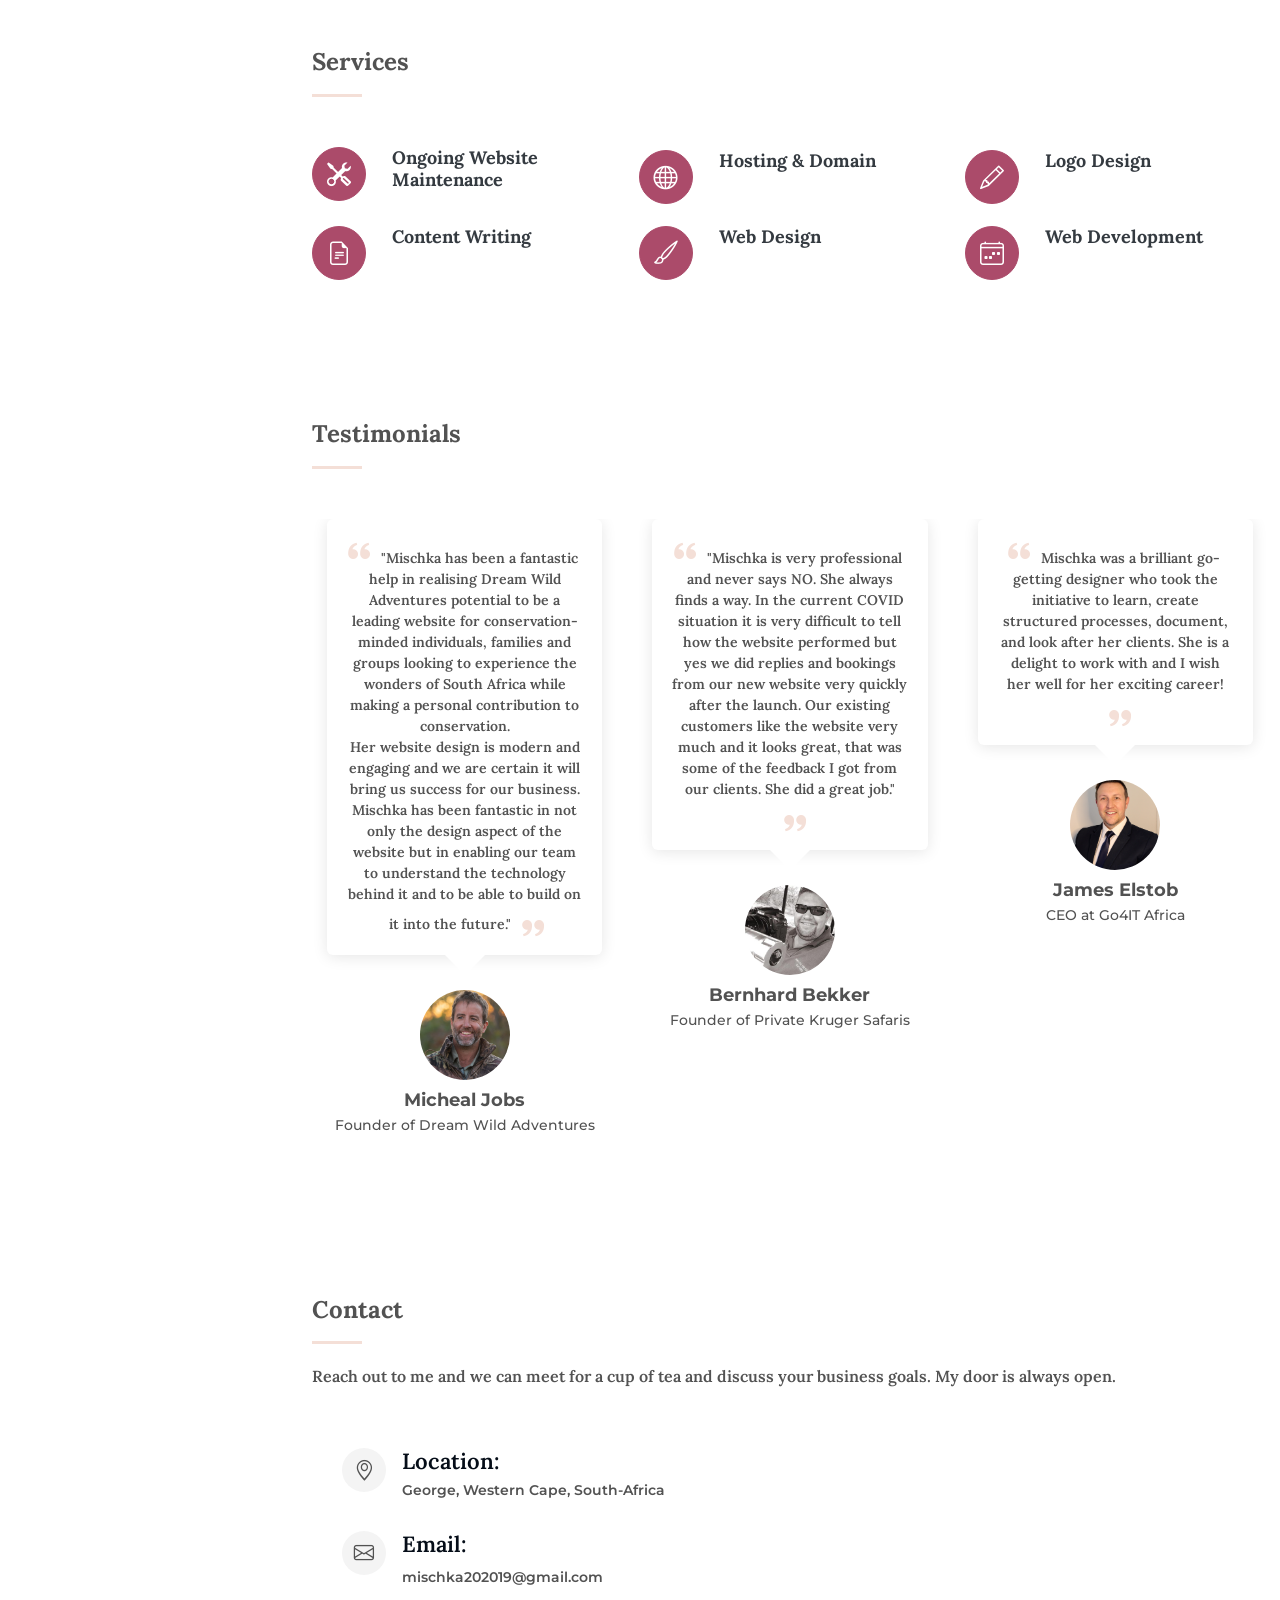
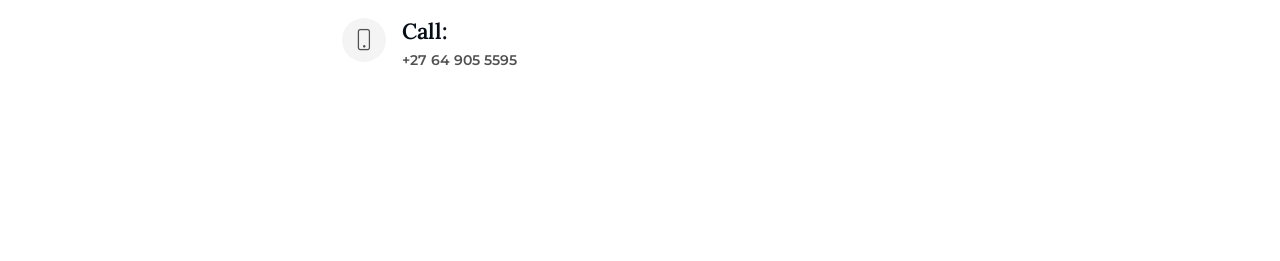
==== commit 9340f7a3: "new projects and updates with passwords" ====
--- a/index.html
+++ b/index.html
@@ -6,8 +6,8 @@
   <meta content="width=device-width, initial-scale=1.0" name="viewport">
 
 
-  <title>Mischka Kruger - UX Engineer Portfolio</title>
-  <title>Mischka Kruger - UX Design Portfolio</title>
+  <title>Mischka Wolmarans - UX Engineer Portfolio</title>
+  <title>Mischka Wolmarans - UX Design Engineer Portfolio</title>
   <meta content="" name="description">
   <meta content="" name="keywords">
 
@@ -39,12 +39,13 @@
     <div class="d-flex flex-column">
 
       <div class="profile">
-        <img src="assets/img/profile-img.png" alt=""  class="img-fluid rounded-circle">
-        <h1 class="text-light"><a href="index.html">UX Engineer</a></h1>
+        <img src="assets/img/profile-img.jpg" alt=""  class="img-fluid rounded-circle">
+        <h1 class="text-light"><a href="index.html">UXD Engineer</a></h1>
         <div class="social-links mt-3 text-center">
           <a href="https://www.linkedin.com/in/%F0%9D%99%BC%F0%9D%9A%92%F0%9D%9A%9C%F0%9D%9A%8C%F0%9D%9A%91%F0%9D%9A%94%F0%9D%9A%8A-%F0%9D%99%BA%F0%9D%9A%9B%F0%9D%9A%9E%F0%9D%9A%90%F0%9D%9A%8E%F0%9D%9A%9B-25aab91a3/" target="blank" class="linkedin"><i class="bx bxl-linkedin"></i></a>
-          <a href="https://github.com/Mischka-Design" target="blank" class="gitHub"><i class="bx bxl-github"></i></a>
-          <a href="https://www.facebook.com/mischka.kruger.9/" target="blank" class="facebook"><i class="bx bxl-facebook"></i></a>
+          <a href="https://github.com/Mischka-Design" target="blank" class="behance"><i class="bx bxl-behance"></i></a>
+          <a href="https://www.instagram.com/mischka_kruger/" target="blank" class="medium"><i class="bx bxl-medium"></i></a>
+          <a href="https://www.facebook.com/mischka.kruger.9/" target="blank" class="youtube"><i class="bx bxl-youtube"></i></a>
           <a href="https://www.instagram.com/mischka_kruger/" target="blank" class="instagram"><i class="bx bxl-instagram"></i></a>
         </div>
       </div>
@@ -194,7 +195,7 @@
                 <ul id="portfolio-flters">
                   <li data-filter="*" class="filter-active">All</li>
                   <li data-filter=".filter-app">App</li>
-                  <li data-filter=".filter-card">Card</li>
+                  <li data-filter=".filter-card">Branding</li>
                   <li data-filter=".filter-web">Web</li>
                 </ul>
               </div>
@@ -204,6 +205,58 @@
     
               <div class="col-lg-4 col-md-6 portfolio-item filter-app">
                 <div class="portfolio-wrap">
+                  <img src="assets/img/portfolio/portfolio-7.png" class="img-fluid" alt="">
+                  <div class="portfolio-links">
+                    <a href="assets/img/portfolio/portfolio-7.png" data-gallery="portfolioGallery" class="portfolio-lightbox" title="EDM PWA Series - Service Advisor"><i class="bx bx-plus"></i></a>
+                    <a href="protected_page.html?redirect=portfolio-details.html" title="More Details"><i class="bx bx-link"></i></a>
+                  </div>
+                </div>
+              </div>
+
+              
+              <div class="col-lg-4 col-md-6 portfolio-item filter-web">
+                <div class="portfolio-wrap">
+                  <img src="assets/img/portfolio/portfolio-10.png" class="img-fluid" alt="">
+                  <div class="portfolio-links">
+                    <a href="assets/img/portfolio/portfolio-10.png" data-gallery="portfolioGallery" class="portfolio-lightbox" title="Bidvest Club McCarthy - Membership Management Platform"><i class="bx bx-plus"></i></a>
+                    <a href="protected_page.html?redirect=portfolio-details-two.html" title="More Details"><i class="bx bx-link"></i></a>
+                  </div>
+                </div>
+              </div>
+    
+    
+              <div class="col-lg-4 col-md-6 portfolio-item filter-app">
+                <div class="portfolio-wrap">
+                  <img src="assets/img/portfolio/portfolio-9.png" class="img-fluid" alt="">
+                  <div class="portfolio-links">
+                    <a href="assets/img/portfolio/portfolio-9.png" data-gallery="portfolioGallery" class="portfolio-lightbox" title="Volkswagen South Africa - Connected Vehicle App"><i class="bx bx-plus"></i></a>
+                    <a href="protected_page.html?redirect=portfolio-details-five.html" title="More Details"><i class="bx bx-link"></i></a>
+                  </div>
+                </div>
+              </div>
+
+              <div class="col-lg-4 col-md-6 portfolio-item filter-app">
+                <div class="portfolio-wrap">
+                  <img src="assets/img/portfolio/portfolio-8.png" class="img-fluid" alt="">
+                  <div class="portfolio-links">
+                    <a href="assets/img/portfolio/portfolio-8.png" data-gallery="portfolioGallery" class="portfolio-lightbox" title="Marine Conservation Society of the Western Cape - Marine Conservation & Biology App"><i class="bx bx-plus"></i></a>
+                    <a href="portfolio-details-six.html" title="More Details"><i class="bx bx-link"></i></a>
+                  </div>
+                </div>
+              </div>
+
+              <div class="col-lg-4 col-md-6 portfolio-item filter-card">
+                <div class="portfolio-wrap">
+                  <img src="assets/img/portfolio/portfolio-11.png" class="img-fluid" alt="">
+                  <div class="portfolio-links">
+                    <a href="assets/img/portfolio/portfolio-11.png" data-gallery="portfolioGallery" class="portfolio-lightbox" title="Britehouse Automotive - Visual Identity Rebranding"><i class="bx bx-plus"></i></a>
+                    <a href="protected_page.html?redirect=portfolio-details-three.html" title="More Details"><i class="bx bx-link"></i></a>
+                  </div>
+                </div>
+              </div>
+
+             <!-- <div class="col-lg-4 col-md-6 portfolio-item filter-app">
+                <div class="portfolio-wrap">
                   <img src="assets/img/portfolio/portfolio-2.png" class="img-fluid" alt="">
                   <div class="portfolio-links">
                     <a href="assets/img/portfolio/portfolio-2.png" data-gallery="portfolioGallery" class="portfolio-lightbox" title="Bidvest Automotive App"><i class="bx bx-plus"></i></a>
@@ -230,49 +283,7 @@
                     <a href="portfolio-details-three.html" title="More Details"><i class="bx bx-link"></i></a>
                   </div>
                 </div>
-              </div>
-    
-              <div class="col-lg-4 col-md-6 portfolio-item filter-app">
-                <div class="portfolio-wrap">
-                  <img src="assets/img/portfolio/portfolio-7.png" class="img-fluid" alt="">
-                  <div class="portfolio-links">
-                    <a href="assets/img/portfolio/portfolio-7.png" data-gallery="portfolioGallery" class="portfolio-lightbox" title="EDM - Elevating Dealer Operations Through PWAs"><i class="bx bx-plus"></i></a>
-                    <a href="portfolio-details-two.html" title="More Details"><i class="bx bx-link"></i></a>
-                  </div>
-                </div>
-              </div>
-    
-              <div class="col-lg-4 col-md-6 portfolio-item filter-app">
-                <div class="portfolio-wrap">
-                  <img src="assets/img/portfolio/portfolio-8.png" class="img-fluid" alt="">
-                  <div class="portfolio-links">
-                    <a href="assets/img/portfolio/portfolio-8.png" data-gallery="portfolioGallery" class="portfolio-lightbox" title="MCSWC - Marine Conservation App"><i class="bx bx-plus"></i></a>
-                    <a href="portfolio-details.html" title="More Details"><i class="bx bx-link"></i></a>
-                    <a href="assets/img/portfolio/portfolio-8.png" data-gallery="portfolioGallery" class="portfolio-lightbox" title="Open4Fun - Activity Booking Website"><i class="bx bx-plus"></i></a>
-                    <a href="portfolio-details-six.html" title="More Details"><i class="bx bx-link"></i></a>
-                  </div>
-                </div>
-              </div>
-    
-              <div class="col-lg-4 col-md-6 portfolio-item filter-web">
-                <div class="portfolio-wrap">
-                  <img src="assets/img/portfolio/portfolio-9.png" class="img-fluid" alt="">
-                  <div class="portfolio-links">
-                    <a href="assets/img/portfolio/portfolio-9.png" data-gallery="portfolioGallery" class="portfolio-lightbox" title="WildWatch - Wildlife Gaurdians App"><i class="bx bx-plus"></i></a>
-                    <a href="portfolio-details-five.html" title="More Details"><i class="bx bx-link"></i></a>
-                  </div>
-                </div>
-              </div>
-
-              <div class="col-lg-4 col-md-6 portfolio-item filter-web">
-                <div class="portfolio-wrap">
-                  <img src="assets/img/portfolio/portfolio-10.png" class="img-fluid" alt="">
-                  <div class="portfolio-links">
-                    <a href="assets/img/portfolio/portfolio-10.png" data-gallery="portfolioGallery" class="portfolio-lightbox" title="Cultura Travels - Cultural Heritage Tours Website"><i class="bx bx-plus"></i></a>
-                    <a href="portfolio-details-five.html" title="More Details"><i class="bx bx-link"></i></a>
-                  </div>
-                </div>
-              </div>
+              </div>-->
     
             </div>
     
@@ -290,13 +301,13 @@
 
         <div class="row">
           <div class="col-lg-4" data-aos="fade-right">
-            <img src="assets/img/profile-img.png" class="img-fluid" alt="">
+            <img src="assets/img/profile-img.jpg" class="img-fluid" alt="">
           </div>
           <div class="col-lg-8 pt-4 pt-lg-0 content" data-aos="fade-left">
             <p class="about-p">
               Hi, Welcome! </br>
             </br>
-            I’m Mischka Kruger, a self-taught UX Designer based in Pretoria, South Africa. I specialize in creating beautiful user experience designs in the Automotive industry and taught myself how to code by reverse engineering websites I admire, attending webinars, doing online courses and reading interesting articles online. I use a variety of proven techniques (one is User-empathy) and theories that can help your company towards success and reaching your goals. I love the work that I get to do... I consider it my calling and I’m excited to get to know you!
+            I’m Mischka Wolmarans, a self-taught User Experience Design Engineer based in the Western Cape of South Africa. I specialize in creating beautiful user experience designs in the Automotive industry and taught myself how to code by reverse engineering websites I admire, attending webinars, doing online courses and reading interesting articles online. I use a variety of proven techniques (one is User-empathy) and theories that can help your company towards success and reaching your goals. I love the work that I get to do... I consider it my calling and I’m excited to get to know you!
           </p>
             <div class="row">
               <div class="col-lg-6">
@@ -307,7 +318,7 @@
               </div>
               <div class="col-lg-6">
                 <ul>
-                  <li><i class="bi bi-chevron-right"></i> <strong>City:</strong> <span>Pretoria, SA</span></li>
+                  <li><i class="bi bi-chevron-right"></i> <strong>City:</strong> <span>George, Western Cape, SA</span></li>
                   <li><i class="bi bi-chevron-right"></i> <strong>Email:</strong> <span>mischka202019@gmail.com</span></li>
                 </ul>
               </div>
@@ -502,7 +513,7 @@
                 </p>
                 <img src="assets/img/testimonials/testimonials-2.jpg" class="testimonial-img" alt="">
                 <h3>Micheal Jobs</h3>
-                <h4>Ceo &amp; Founder of Dream Wild Adventures</h4>
+                <h4>Founder of Dream Wild Adventures</h4>
               </div>
             </div><!-- End testimonial item -->
 
@@ -516,22 +527,22 @@
                 </p>
                 <img src="assets/img/testimonials/testimonials-1.jpg" class="testimonial-img" alt="">
                 <h3>Bernhard Bekker</h3>
-                <h4>CEO and Founder of Private Kruger Safaris</h4>
+                <h4>Founder of Private Kruger Safaris</h4>
               </div>
             </div><!-- End testimonial item -->
 
-            <!--<div class="swiper-slide">
+            <div class="swiper-slide">
               <div class="testimonial-item" data-aos="fade-up" data-aos-delay="100">
                 <p>
                   <i class="bx bxs-quote-alt-left quote-icon-left"></i>
-                  Lorem ipsum dolor sit amet, consectetur adipiscing elit. Cras auctor, urna nec varius molestie, ex massa mattis arcu.
+                  Mischka was a brilliant go-getting designer who took the initiative to learn, create structured processes, document, and look after her clients. She is a delight to work with and I wish her well for her exciting career!
                   <i class="bx bxs-quote-alt-right quote-icon-right"></i>
                 </p>
                 <img src="assets/img/testimonials/testimonials-4.jpg" class="testimonial-img" alt="">
                 <h3>James Elstob</h3>
-                <h4>CEO and Founder of Go4IT Africa</h4>
-              </div>
-            </div>--><!-- End testimonial item -->
+                <h4>CEO at Go4IT Africa</h4>
+              </div>
+            </div><!-- End testimonial item -->
 
             <div class="swiper-slide">
               <div class="testimonial-item" data-aos="fade-up" data-aos-delay="100">
@@ -582,7 +593,7 @@
               <div class="address">
                 <i class="bi bi-geo-alt"></i>
                 <h4>Location:</h4>
-                <p>Waterkloof Ridge, Pretoria, 0181, South-Africa</p>
+                <p>George, Western Cape, South-Africa</p>
               </div>
 
               <div class="email">
@@ -594,7 +605,7 @@
               <div class="phone">
                 <i class="bi bi-phone"></i>
                 <h4>Call:</h4>
-                <p>+27 66 267 8540</p>
+                <p>+27 64 905 5595</p>
               </div>
             </div>
 
@@ -641,10 +652,10 @@
   <footer id="footer">
     <div class="container">
       <div class="copyright">
-        &copy; Copyright Mischka Kruger
+        &copy; Copyright Mischka Wolmarans
       </div>
       <div class="credits">
-     Designed by <a href="#">MiDesign</a>
+     Designed by <a href="#">UX by Mischka</a>
       </div>
     </div>
   </footer><!-- End  Footer -->
--- a/assets/css/style.css
+++ b/assets/css/style.css
@@ -676,20 +676,20 @@
 }
 
 .portfolio .portfolio-wrap .portfolio-links a {
-  color: #525252;
+  color: #fff;
   font-size: 28px;
   text-align: center;
-  background: #f4dfd7;
+  background: #000;
   transition: 0.3s;
   width: 50%;
 }
 
 .portfolio .portfolio-wrap .portfolio-links a:hover {
-  background: #f4dfd7;
+  background: #000;
 }
 
 .portfolio .portfolio-wrap .portfolio-links a + a {
-  border-left: 1px solid #f4dfd7;
+  border-left: 1px solid #000;
 }
 
 .portfolio .portfolio-wrap:hover::before {
@@ -708,9 +708,15 @@
 /*--------------------------------------------------------------
 # Portfolio Details
 --------------------------------------------------------------*/
-.portfolio-details {
-  padding-top: 40px;
-}
+.portfolio-details .container {
+  max-width: 100%!important;
+}
+
+#portfolio-details-main{
+  padding:0px!important;
+}
+  
+
 
 .portfolio-details .portfolio-details-slider img {
   width: 100%;
@@ -802,25 +808,28 @@
   text-align: center;
 }
 
-.swiper- {
-  margin: 30px;
-}
-
 @media (max-width: 768px) {
-  .swiper- {
-    margin: 5px !important;
+  .project-intro-img{
+    padding:0px;
+  }
+  .breadcrumbs{
+    padding:0;
   }
 }
 
 .swiper- img {
   width: 100%;
+}
+
+.glightbox-clean .gslide-description{
+  background:none;
 }
 
 .glightbox-clean .gslide-title {
   font-size: 16px;
   font-weight: normal;
   font-family: "Lora", serif;
-  color: #525252;
+  color: #ffffff;
   margin-bottom: 19px;
   line-height: 1.4em;
 }
@@ -1245,8 +1254,12 @@
 # Breadcrumbs
 --------------------------------------------------------------*/
 .breadcrumbs {
-  padding: 20px 0;
+  padding: 0;
   background: #f9f9f9;
+}
+
+.breadcrumbs .container{
+  max-width:100%!important;
 }
 
 .breadcrumbs h2 {
